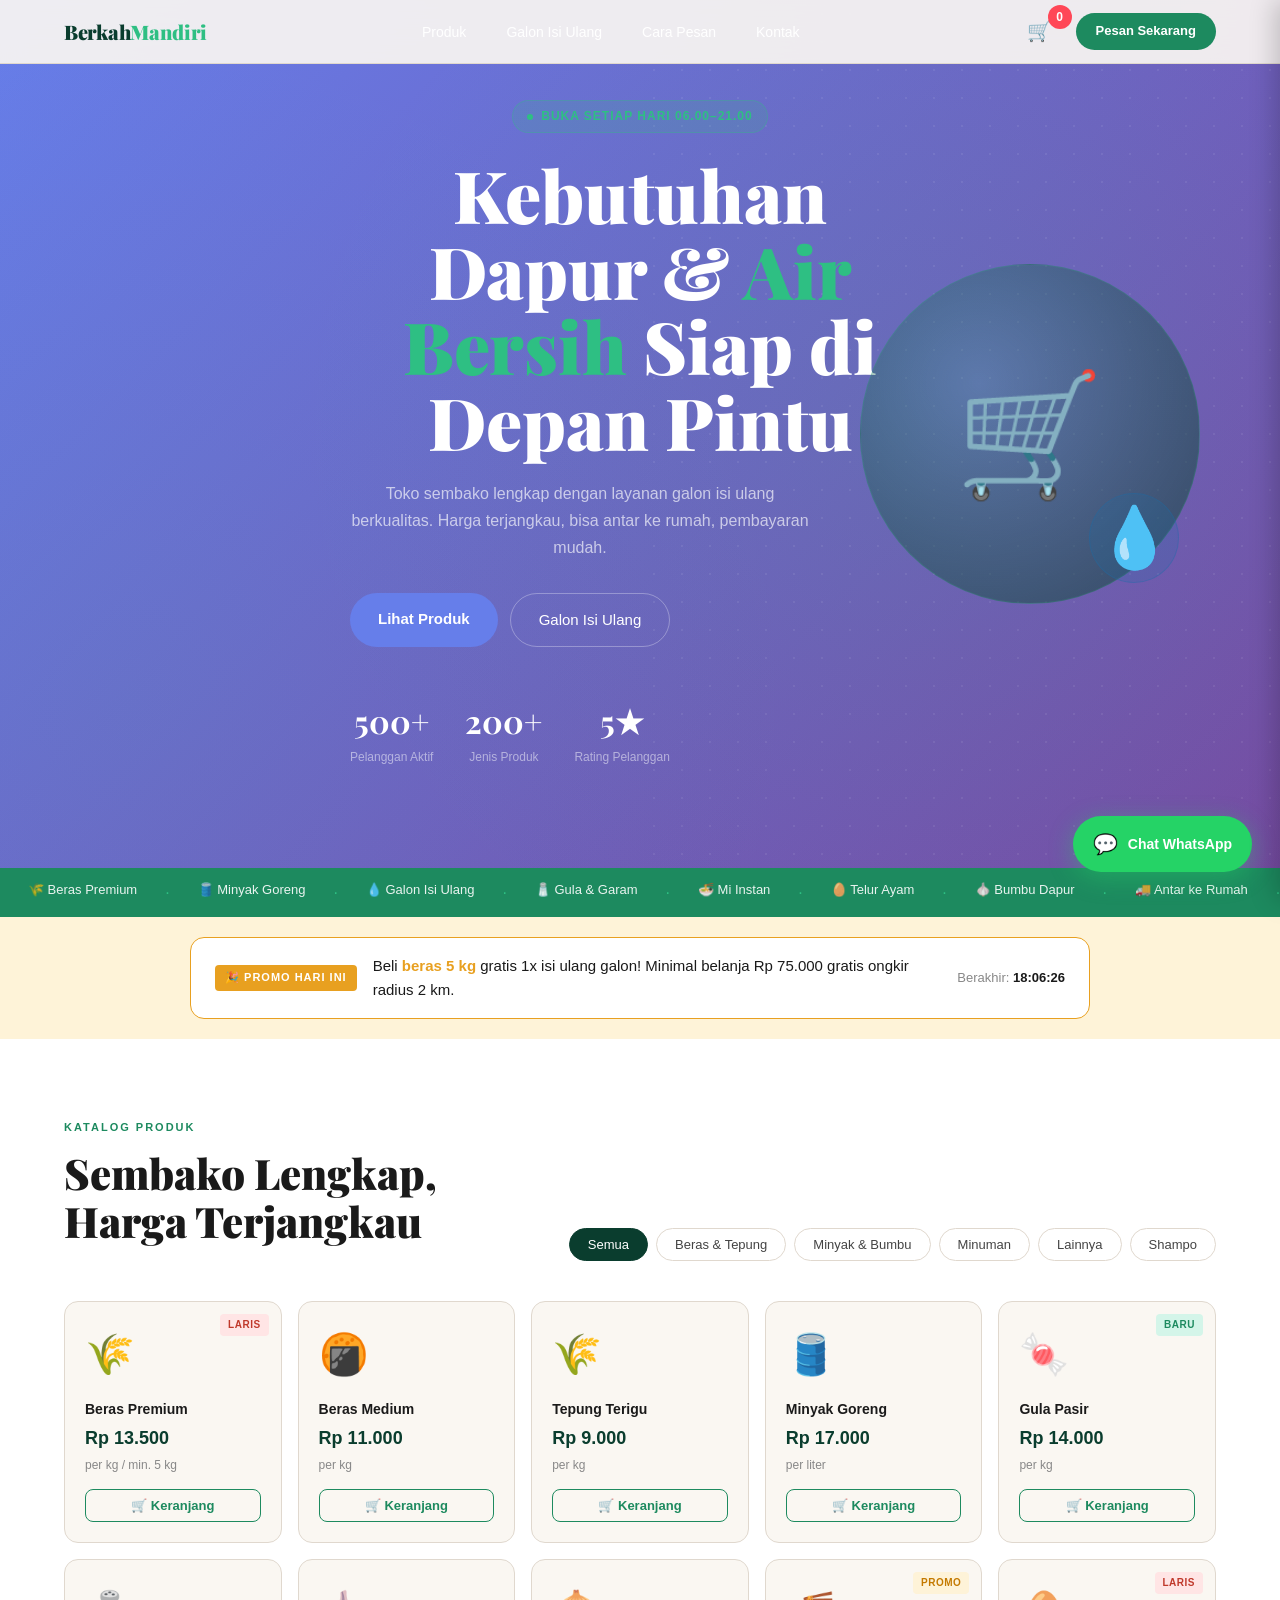
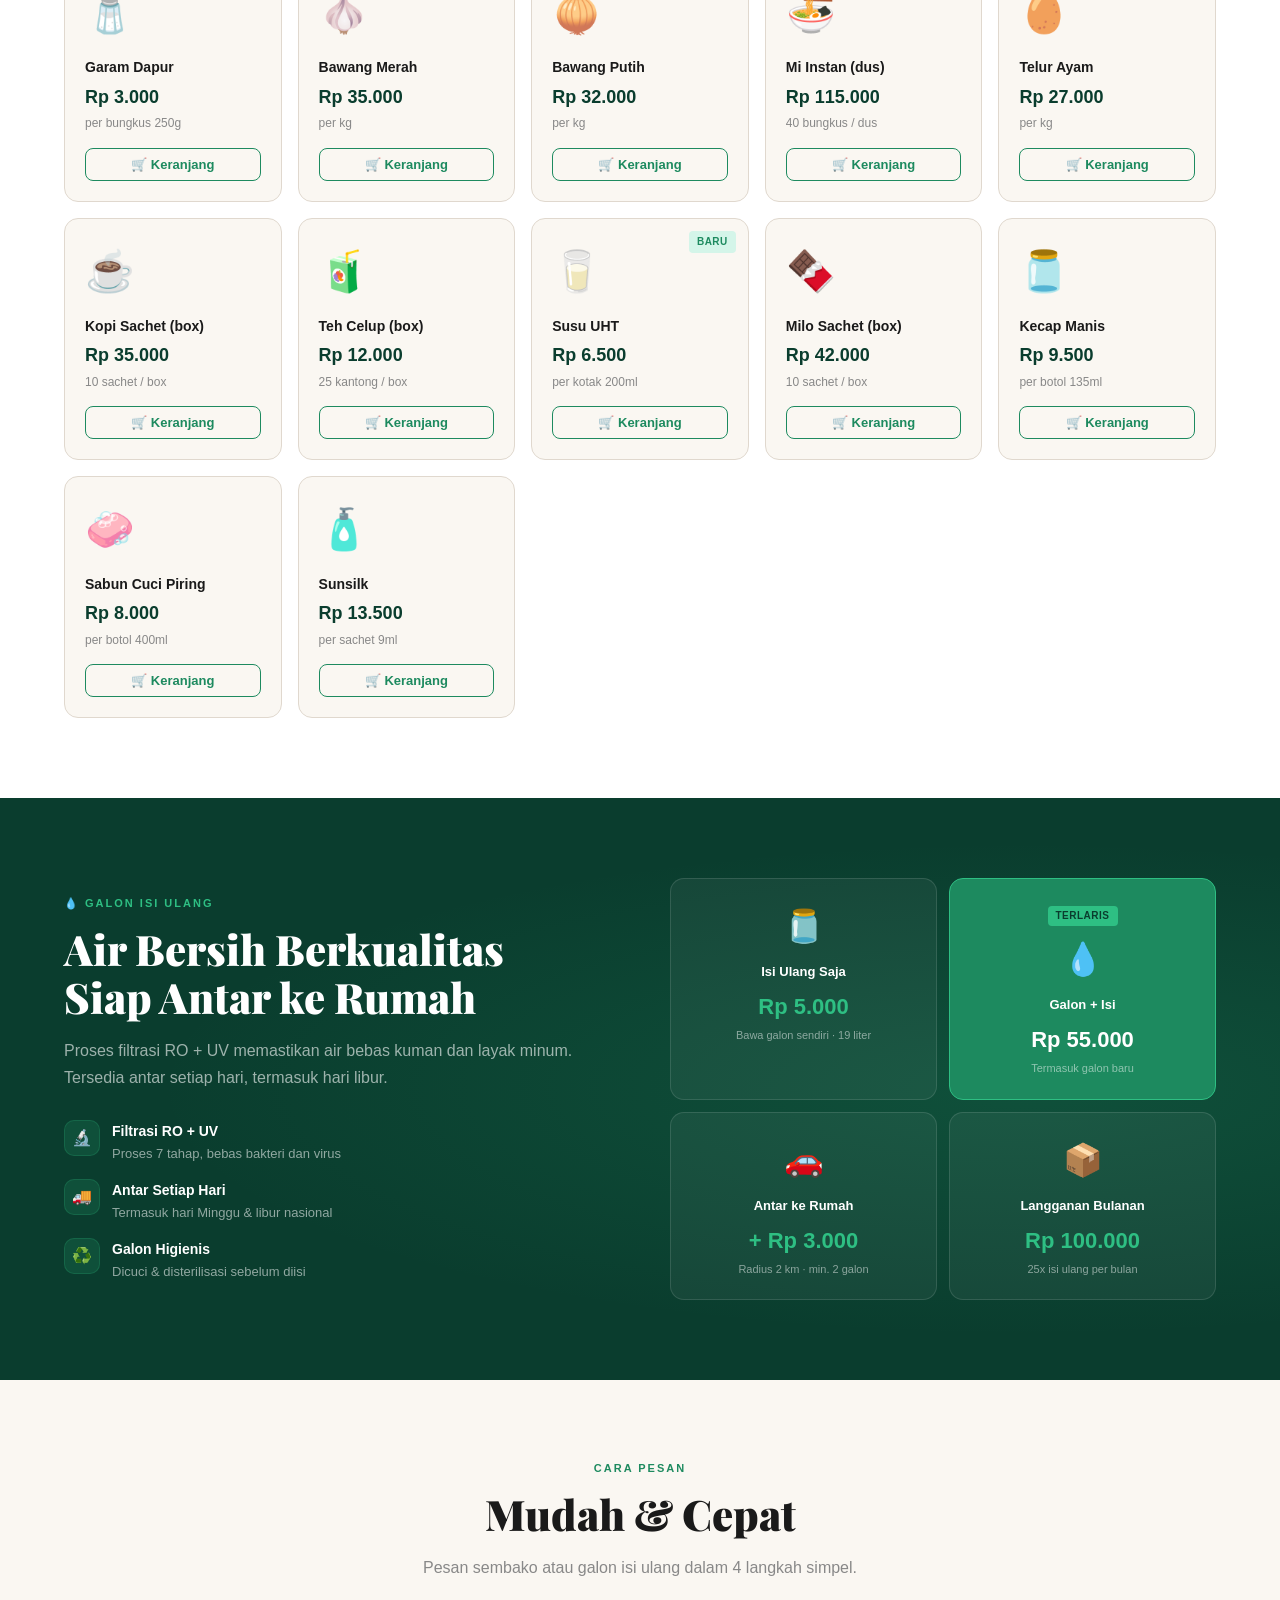
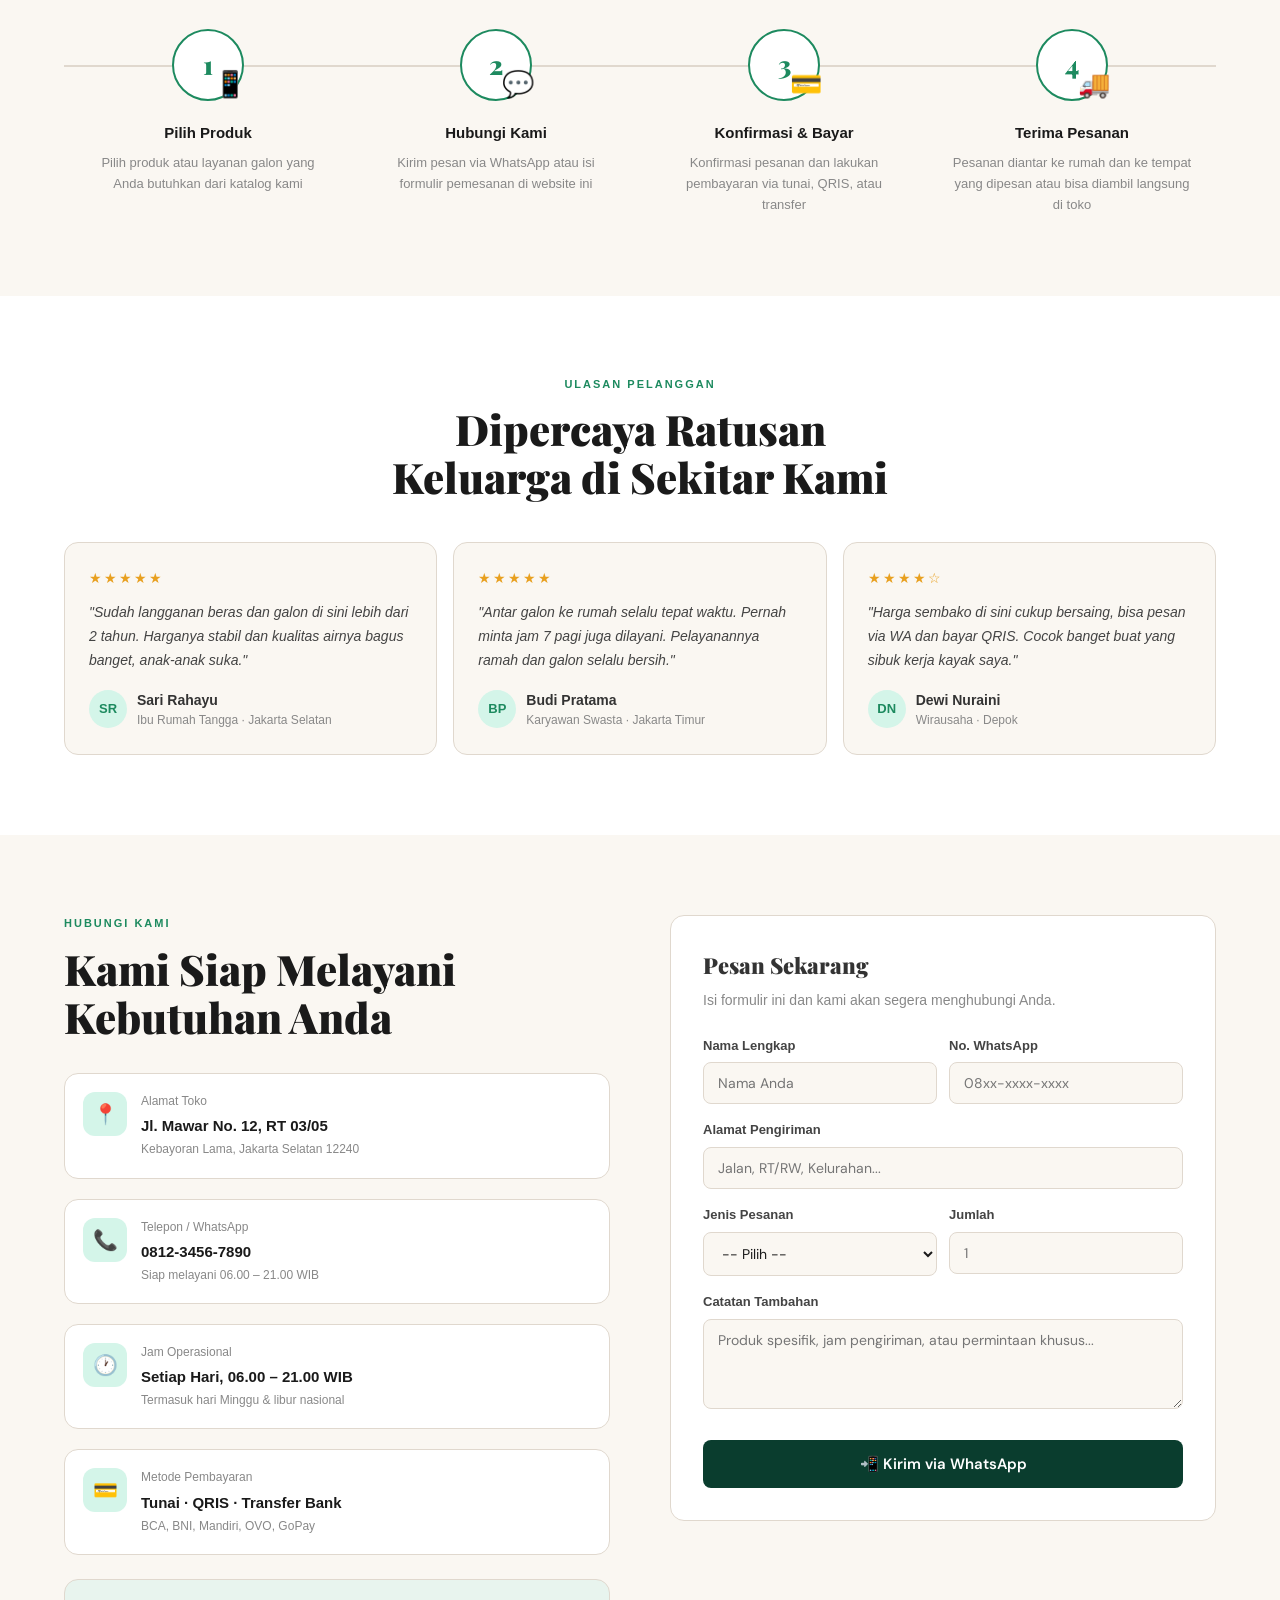
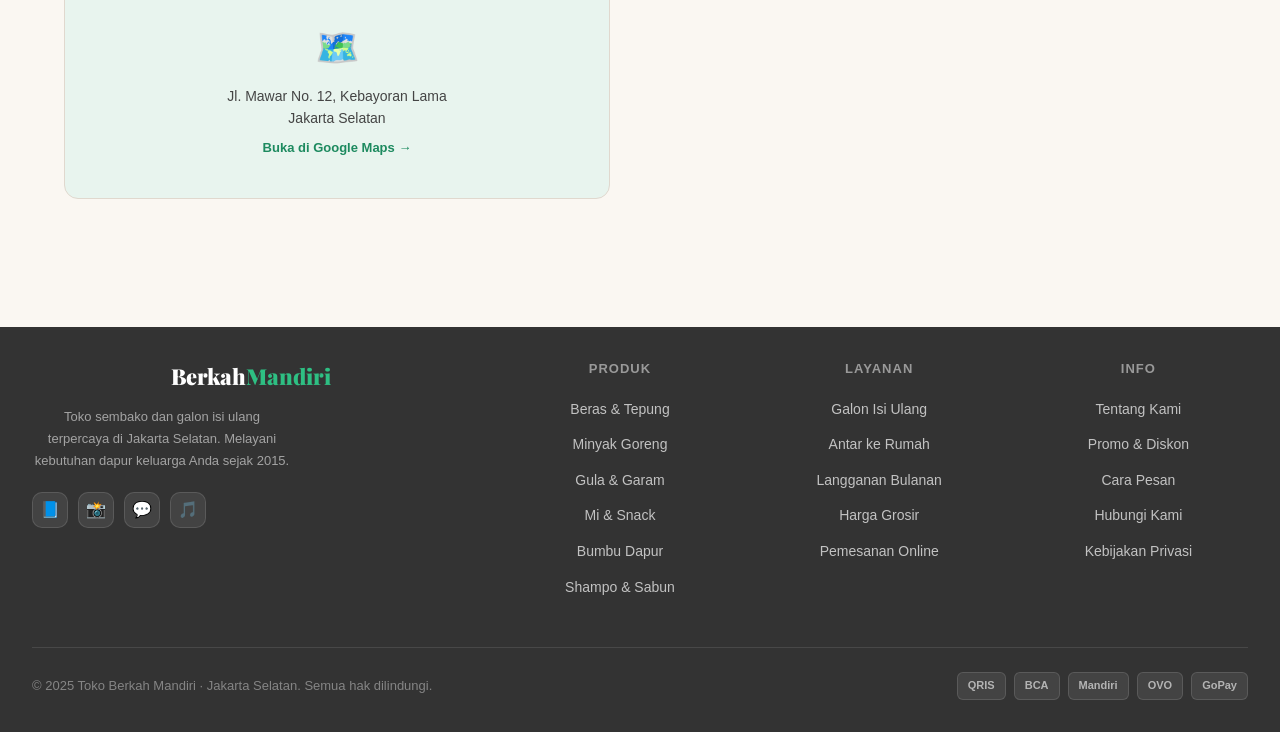
==== index.html @ 79d06fd5 "update fix" ====
<!DOCTYPE html>
<html lang="id">
<head>
<meta charset="UTF-8">
<meta name="viewport" content="width=device-width, initial-scale=1.0">
<title>Toko Berkah Mandiri – Sembako & Galon Isi Ulang</title>
<link href="https://fonts.googleapis.com/css2?family=Playfair+Display:wght@700;900&family=DM+Sans:wght@300;400;500;600&display=swap" rel="stylesheet">
<link rel="stylesheet" href="style.css">
</head>
<body>

<!-- NAVBAR -->
<nav>
  <div class="nav-logo">Berkah<span>Mandiri</span></div>
  <ul class="nav-links">
    <li><a href="#produk">Produk</a></li>
    <li><a href="#galon">Galon Isi Ulang</a></li>
    <li><a href="#cara-pesan">Cara Pesan</a></li>
    <li><a href="#kontak">Kontak</a></li>
  </ul>
  <div class="nav-right">
    <button class="cart-btn" onclick="toggleCart()">
      <span class="cart-icon">🛒</span>
      <span class="cart-count" id="cart-count">0</span>
    </button>
    <a href="#kontak" class="nav-cta">Pesan Sekarang</a>
  </div>
  <div class="nav-hamburger" onclick="document.querySelector('nav').classList.toggle('open')">
    <span></span><span></span><span></span>
  </div>
</nav>

<!-- SHOPPING CART SIDEBAR -->
<div class="cart-overlay" id="cart-overlay" onclick="toggleCart()"></div>
<div class="cart-sidebar" id="cart-sidebar">
  <div class="cart-header">
    <h2>🛒 Keranjang Belanja</h2>
    <button class="cart-close" onclick="toggleCart()">✕</button>
  </div>
  <div class="cart-items" id="cart-items">
    <p class="cart-empty">Keranjang kosong</p>
  </div>
  <div class="cart-footer">
    <div class="cart-summary">
      <div class="summary-row">
        <span>Subtotal:</span>
        <span id="subtotal">Rp 0</span>
      </div>
      <div class="summary-row">
        <span>Pajak (10%):</span>
        <span id="tax">Rp 0</span>
      </div>
      <div class="summary-row total">
        <span>Total:</span>
        <span id="total">Rp 0</span>
      </div>
    </div>
    <button class="btn-checkout" onclick="checkout()">💳 Checkout</button>
    <button class="btn-continue" onclick="toggleCart()">Lanjut Belanja</button>
  </div>
</div>

<!-- HERO -->
<section class="hero">
  <div class="hero-bg-pattern"></div>
  <div class="hero-dots"></div>
  <div class="hero-content">
    <div class="hero-badge">Buka Setiap Hari 06.00–21.00</div>
    <h1>Kebutuhan Dapur & <em>Air Bersih</em> Siap di Depan Pintu</h1>
    <p>Toko sembako lengkap dengan layanan galon isi ulang berkualitas. Harga terjangkau, bisa antar ke rumah, pembayaran mudah.</p>
    <div class="hero-btns">
      <a href="#produk" class="btn-primary">Lihat Produk</a>
      <a href="#galon" class="btn-outline">Galon Isi Ulang</a>
    </div>
    <div class="hero-stats">
      <div class="stat-item">
        <div class="stat-num">500+</div>
        <div class="stat-label">Pelanggan Aktif</div>
      </div>
      <div class="stat-item">
        <div class="stat-num">200+</div>
        <div class="stat-label">Jenis Produk</div>
      </div>
      <div class="stat-item">
        <div class="stat-num">5★</div>
        <div class="stat-label">Rating Pelanggan</div>
      </div>
    </div>
  </div>
  <div class="hero-image">
    <div class="hero-visual">🛒</div>
  </div>
</section>

<!-- MARQUEE -->
<div class="marquee-wrap">
  <div class="marquee-track">
    <span class="marquee-item">🌾 Beras Premium</span><span class="marquee-dot">·</span>
    <span class="marquee-item">🛢️ Minyak Goreng</span><span class="marquee-dot">·</span>
    <span class="marquee-item">💧 Galon Isi Ulang</span><span class="marquee-dot">·</span>
    <span class="marquee-item">🧂 Gula & Garam</span><span class="marquee-dot">·</span>
    <span class="marquee-item">🍜 Mi Instan</span><span class="marquee-dot">·</span>
    <span class="marquee-item">🥚 Telur Ayam</span><span class="marquee-dot">·</span>
    <span class="marquee-item">🧄 Bumbu Dapur</span><span class="marquee-dot">·</span>
    <span class="marquee-item">🚚 Antar ke Rumah</span><span class="marquee-dot">·</span>
    <span class="marquee-item">💳 QRIS & Transfer</span><span class="marquee-dot">·</span>
    <span class="marquee-item">🌾 Beras Premium</span><span class="marquee-dot">·</span>
    <span class="marquee-item">🛢️ Minyak Goreng</span><span class="marquee-dot">·</span>
    <span class="marquee-item">💧 Galon Isi Ulang</span><span class="marquee-dot">·</span>
    <span class="marquee-item">🧂 Gula & Garam</span><span class="marquee-dot">·</span>
    <span class="marquee-item">🍜 Mi Instan</span><span class="marquee-dot">·</span>
    <span class="marquee-item">🥚 Telur Ayam</span><span class="marquee-dot">·</span>
    <span class="marquee-item">🧄 Bumbu Dapur</span><span class="marquee-dot">·</span>
    <span class="marquee-item">🚚 Antar ke Rumah</span><span class="marquee-dot">·</span>
    <span class="marquee-item">💳 QRIS & Transfer</span><span class="marquee-dot">·</span>
    <span class="marquee-item">🧴 Shampo</span><span class="marquee-dot">·</span>
  </div>
</div>

<!-- PROMO -->
<div class="promo-section">
  <div class="promo-inner">
    <div class="promo-tag">🎉 Promo Hari Ini</div>
    <div class="promo-text">Beli <strong>beras 5 kg</strong> gratis 1x isi ulang galon! Minimal belanja Rp 75.000 gratis ongkir radius 2 km.</div>
    <div class="promo-timer">Berakhir: <span id="countdown">--:--:--</span></div>
  </div>
</div>

<!-- PRODUCTS -->
<section class="products-section" id="produk">
  <div class="products-header">
    <div>
      <div class="section-label fade-up">Katalog Produk</div>
      <div class="section-title fade-up">Sembako Lengkap,<br>Harga Terjangkau</div>
    </div>
    <div class="filter-tabs">
      <button class="filter-tab active" onclick="filterProducts('all', this)">Semua</button>
      <button class="filter-tab" onclick="filterProducts('beras', this)">Beras & Tepung</button>
      <button class="filter-tab" onclick="filterProducts('minyak', this)">Minyak & Bumbu</button>
      <button class="filter-tab" onclick="filterProducts('minuman', this)">Minuman</button>
      <button class="filter-tab" onclick="filterProducts('lainnya', this)">Lainnya</button>
      <button class="filter-tab" onclick="filterProducts('shampo', this)">Shampo</button>
    </div>
  </div>
  <div class="products-grid" id="products-grid">
    <!-- rendered by JS -->
  </div>
</section>

<!-- GALON -->
<section class="water-section" id="galon">
  <div class="water-inner">
    <div class="water-text fade-up">
      <div class="section-label">💧 Galon Isi Ulang</div>
      <div class="section-title" style="color:white;">Air Bersih Berkualitas<br>Siap Antar ke Rumah</div>
      <div class="section-sub">Proses filtrasi RO + UV memastikan air bebas kuman dan layak minum. Tersedia antar setiap hari, termasuk hari libur.</div>
      <div class="water-features">
        <div class="water-feat">
          <div class="water-feat-icon">🔬</div>
          <div class="water-feat-text">
            <div class="wft-title">Filtrasi RO + UV</div>
            <div class="wft-sub">Proses 7 tahap, bebas bakteri dan virus</div>
          </div>
        </div>
        <div class="water-feat">
          <div class="water-feat-icon">🚚</div>
          <div class="water-feat-text">
            <div class="wft-title">Antar Setiap Hari</div>
            <div class="wft-sub">Termasuk hari Minggu & libur nasional</div>
          </div>
        </div>
        <div class="water-feat">
          <div class="water-feat-icon">♻️</div>
          <div class="water-feat-text">
            <div class="wft-title">Galon Higienis</div>
            <div class="wft-sub">Dicuci & disterilisasi sebelum diisi</div>
          </div>
        </div>
      </div>
    </div>
    <div class="water-cards-col">
      <div class="water-card">
        <span class="wc-icon">🫙</span>
        <div class="wc-name">Isi Ulang Saja</div>
        <div class="wc-price">Rp 5.000</div>
        <div class="wc-note">Bawa galon sendiri · 19 liter</div>
      </div>
      <div class="water-card featured">
        <div class="wc-badge">Terlaris</div>
        <span class="wc-icon">💧</span>
        <div class="wc-name">Galon + Isi</div>
        <div class="wc-price">Rp 55.000</div>
        <div class="wc-note">Termasuk galon baru</div>
      </div>
      <div class="water-card">
        <span class="wc-icon">🚗</span>
        <div class="wc-name">Antar ke Rumah</div>
        <div class="wc-price">+ Rp 3.000</div>
        <div class="wc-note">Radius 2 km · min. 2 galon</div>
      </div>
      <div class="water-card">
        <span class="wc-icon">📦</span>
        <div class="wc-name">Langganan Bulanan</div>
        <div class="wc-price">Rp 100.000</div>
        <div class="wc-note">25x isi ulang per bulan</div>
      </div>
    </div>
  </div>
</section>

<!-- HOW TO ORDER -->
<section class="how-section" id="cara-pesan">
  <div style="text-align:center; max-width:540px; margin:0 auto;">
    <div class="section-label fade-up">Cara Pesan</div>
    <div class="section-title fade-up">Mudah & Cepat</div>
    <div class="section-sub fade-up" style="margin:0 auto;">Pesan sembako atau galon isi ulang dalam 4 langkah simpel.</div>
  </div>
  <div class="steps-grid">
    <div class="step fade-up">
      <div class="step-num">1<span class="step-icon">📱</span></div>
      <div class="step-title">Pilih Produk</div>
      <div class="step-desc">Pilih produk atau layanan galon yang Anda butuhkan dari katalog kami</div>
    </div>
    <div class="step fade-up">
      <div class="step-num">2<span class="step-icon">💬</span></div>
      <div class="step-title">Hubungi Kami</div>
      <div class="step-desc">Kirim pesan via WhatsApp atau isi formulir pemesanan di website ini</div>
    </div>
    <div class="step fade-up">
      <div class="step-num">3<span class="step-icon">💳</span></div>
      <div class="step-title">Konfirmasi & Bayar</div>
      <div class="step-desc">Konfirmasi pesanan dan lakukan pembayaran via tunai, QRIS, atau transfer</div>
    </div>
    <div class="step fade-up">
      <div class="step-num">4<span class="step-icon">🚚</span></div>
      <div class="step-title">Terima Pesanan</div>
      <div class="step-desc">Pesanan diantar ke rumah dan ke tempat yang dipesan atau bisa diambil langsung di toko</div>
    </div>
  </div>
</section>

<!-- TESTIMONIALS -->
<section class="testi-section">
  <div style="text-align:center; max-width:540px; margin:0 auto 0;">
    <div class="section-label fade-up">Ulasan Pelanggan</div>
    <div class="section-title fade-up">Dipercaya Ratusan<br>Keluarga di Sekitar Kami</div>
  </div>
  <div class="testi-grid">
    <div class="testi-card fade-up">
      <div class="testi-stars">★★★★★</div>
      <div class="testi-text">"Sudah langganan beras dan galon di sini lebih dari 2 tahun. Harganya stabil dan kualitas airnya bagus banget, anak-anak suka."</div>
      <div class="testi-author">
        <div class="testi-avatar">SR</div>
        <div><div class="testi-name">Sari Rahayu</div><div class="testi-loc">Ibu Rumah Tangga · Jakarta Selatan</div></div>
      </div>
    </div>
    <div class="testi-card fade-up">
      <div class="testi-stars">★★★★★</div>
      <div class="testi-text">"Antar galon ke rumah selalu tepat waktu. Pernah minta jam 7 pagi juga dilayani. Pelayanannya ramah dan galon selalu bersih."</div>
      <div class="testi-author">
        <div class="testi-avatar">BP</div>
        <div><div class="testi-name">Budi Pratama</div><div class="testi-loc">Karyawan Swasta · Jakarta Timur</div></div>
      </div>
    </div>
    <div class="testi-card fade-up">
      <div class="testi-stars">★★★★☆</div>
      <div class="testi-text">"Harga sembako di sini cukup bersaing, bisa pesan via WA dan bayar QRIS. Cocok banget buat yang sibuk kerja kayak saya."</div>
      <div class="testi-author">
        <div class="testi-avatar">DN</div>
        <div><div class="testi-name">Dewi Nuraini</div><div class="testi-loc">Wirausaha · Depok</div></div>
      </div>
    </div>
  </div>
</section>

<!-- CONTACT -->
<section class="contact-section" id="kontak">
  <div class="contact-grid">
    <div>
      <div class="section-label fade-up">Hubungi Kami</div>
      <div class="section-title fade-up">Kami Siap Melayani<br>Kebutuhan Anda</div>
      <div class="contact-info">
        <div class="contact-item">
          <div class="ci-icon">📍</div>
          <div>
            <div class="ci-label">Alamat Toko</div>
            <div class="ci-value">Jl. Mawar No. 12, RT 03/05</div>
            <div class="ci-sub">Kebayoran Lama, Jakarta Selatan 12240</div>
          </div>
        </div>
        <div class="contact-item">
          <div class="ci-icon">📞</div>
          <div>
            <div class="ci-label">Telepon / WhatsApp</div>
            <div class="ci-value">0812-3456-7890</div>
            <div class="ci-sub">Siap melayani 06.00 – 21.00 WIB</div>
          </div>
        </div>
        <div class="contact-item">
          <div class="ci-icon">🕐</div>
          <div>
            <div class="ci-label">Jam Operasional</div>
            <div class="ci-value">Setiap Hari, 06.00 – 21.00 WIB</div>
            <div class="ci-sub">Termasuk hari Minggu & libur nasional</div>
          </div>
        </div>
        <div class="contact-item">
          <div class="ci-icon">💳</div>
          <div>
            <div class="ci-label">Metode Pembayaran</div>
            <div class="ci-value">Tunai · QRIS · Transfer Bank</div>
            <div class="ci-sub">BCA, BNI, Mandiri, OVO, GoPay</div>
          </div>
        </div>
      </div>
      <div class="map-placeholder">
        <div class="map-icon">🗺️</div>
        <p>Jl. Mawar No. 12, Kebayoran Lama<br>Jakarta Selatan</p>
        <a href="https://maps.google.com" target="_blank">Buka di Google Maps →</a>
      </div>
    </div>
    <div>
      <div class="order-form">
        <h3>Pesan Sekarang</h3>
        <p>Isi formulir ini dan kami akan segera menghubungi Anda.</p>
        <div class="form-row">
          <div class="form-group">
            <label>Nama Lengkap</label>
            <input type="text" placeholder="Nama Anda">
          </div>
          <div class="form-group">
            <label>No. WhatsApp</label>
            <input type="tel" placeholder="08xx-xxxx-xxxx">
          </div>
        </div>
        <div class="form-group">
          <label>Alamat Pengiriman</label>
          <input type="text" placeholder="Jalan, RT/RW, Kelurahan...">
        </div>
        <div class="form-row">
          <div class="form-group">
            <label>Jenis Pesanan</label>
            <select>
              <option>-- Pilih --</option>
              <option>Sembako (Ambil di Toko)</option>
              <option>Sembako (Antar ke Rumah)</option>
              <option>Galon Isi Ulang</option>
              <option>Galon + Isi (Baru)</option>
              <option>Langganan Bulanan</option>
            </select>
          </div>
          <div class="form-group">
            <label>Jumlah</label>
            <input type="number" min="1" placeholder="1">
          </div>
        </div>
        <div class="form-group">
          <label>Catatan Tambahan</label>
          <textarea placeholder="Produk spesifik, jam pengiriman, atau permintaan khusus..."></textarea>
        </div>
        <button class="btn-submit" onclick="submitOrder()">📲 Kirim via WhatsApp</button>
      </div>
    </div>
  </div>
</section>

<!-- FOOTER -->
<footer>
  <div class="footer-grid">
    <div class="footer-brand">
      <div class="logo">Berkah<span>Mandiri</span></div>
      <p>Toko sembako dan galon isi ulang terpercaya di Jakarta Selatan. Melayani kebutuhan dapur keluarga Anda sejak 2015.</p>
      <div class="social-links">
        <a class="social-link" href="#">📘</a>
        <a class="social-link" href="#">📸</a>
        <a class="social-link" href="#">💬</a>
        <a class="social-link" href="#">🎵</a>
      </div>
    </div>
    <div class="footer-col">
      <h4>Produk</h4>
      <ul>
        <li><a href="#">Beras & Tepung</a></li>
        <li><a href="#">Minyak Goreng</a></li>
        <li><a href="#">Gula & Garam</a></li>
        <li><a href="#">Mi & Snack</a></li>
        <li><a href="#">Bumbu Dapur</a></li>
        <li><a href="#">Shampo & Sabun</a></li>
      </ul>
    </div>
    <div class="footer-col">
      <h4>Layanan</h4>
      <ul>
        <li><a href="#">Galon Isi Ulang</a></li>
        <li><a href="#">Antar ke Rumah</a></li>
        <li><a href="#">Langganan Bulanan</a></li>
        <li><a href="#">Harga Grosir</a></li>
        <li><a href="#">Pemesanan Online</a></li>
      </ul>
    </div>
    <div class="footer-col">
      <h4>Info</h4>
      <ul>
        <li><a href="#">Tentang Kami</a></li>
        <li><a href="#">Promo & Diskon</a></li>
        <li><a href="#">Cara Pesan</a></li>
        <li><a href="#">Hubungi Kami</a></li>
        <li><a href="#">Kebijakan Privasi</a></li>
      </ul>
    </div>
  </div>
  <div class="footer-bottom">
    <p>© 2025 Toko Berkah Mandiri · Jakarta Selatan. Semua hak dilindungi.</p>
    <div class="payment-icons">
      <span class="pay-icon">QRIS</span>
      <span class="pay-icon">BCA</span>
      <span class="pay-icon">Mandiri</span>
      <span class="pay-icon">OVO</span>
      <span class="pay-icon">GoPay</span>
    </div>
  </div>
</footer>

<!-- WA FLOAT -->
<div class="wa-float">
  <a href="https://wa.me/6282325565813" target="_blank">
    <span class="wa-icon">💬</span> Chat WhatsApp
  </a>
</div>

<script src="cart.js"></script>
<script src="index.js"></script>
</body>
</html>
---- style.css ----
:root {
--green-dark: #0a3d2e;
--green-mid: #007527;
--green: #1d8a5f;
--green-light: #2ebf83;
--green-pale: #d4f5e9;
--cream: #faf7f2;
--warm: #f5ede0;
--amber: #e8a020;
--amber-light: #fef3d8;
--blue: #1a6fa8;
--blue-light: #deeefa;
--text: #1a1a1a;
--text-mid: #444;
--text-muted: #888;
--border: #e0d8ce;
--white: #ffffff;
--radius: 14px;
--radius-sm: 8px;
}
*, *::before, *::after { box-sizing: border-box; margin: 0; padding: 0; }
html { scroll-behavior: smooth; }
body { font-family: 'DM Sans', sans-serif; background: var(--cream); color: var(--text); overflow-x: hidden; }

/* NAVBAR */
nav {
position: fixed; top: 0; left: 0; right: 0; z-index: 100;
display: flex; align-items: center; justify-content: space-between;
padding: 0 5vw; height: 64px;
background: rgba(250,247,242,0.92); backdrop-filter: blur(12px);
border-bottom: 1px solid var(--border);
}
.nav-logo { font-family: 'Playfair Display', serif; font-size: 20px; color: var(--green-dark); font-weight: 900; letter-spacing: -0.3px; }
.nav-logo span { color: var(--green-light); }
.nav-links { display: flex; gap: 28px; list-style: none; }
.nav-links a { font-size: 14px; color: var(--text-mid); text-decoration: none; font-weight: 500; transition: color 0.2s; }
.nav-links a:hover { color: var(--green); }
.nav-cta { background: var(--green); color: white; padding: 8px 20px; border-radius: 30px; font-size: 13px; font-weight: 600; text-decoration: none; transition: background 0.2s; }
.nav-cta:hover { background: var(--green-mid); }
.nav-right { display: flex; align-items: center; gap: 12px; }
.cart-btn { background: transparent; border: none; cursor: pointer; display: flex; align-items: center; gap: 6px; position: relative; font-size: 16px; transition: all 0.2s; padding: 6px 12px; border-radius: 20px; }
.cart-btn:hover { background: rgba(29, 138, 95, 0.1); }
.cart-icon { font-size: 20px; }
.cart-count { position: absolute; top: -8px; right: -8px; background: #ff4757; color: white; border-radius: 50%; width: 22px; height: 22px; display: flex; align-items: center; justify-content: center; font-size: 11px; font-weight: bold; }
.nav-hamburger { display: none; flex-direction: column; gap: 5px; cursor: pointer; padding: 4px; }
.nav-hamburger span { display: block; width: 22px; height: 2px; background: var(--text); border-radius: 2px; }

/* NOTIFICATIONS */
.notification { position: fixed; top: 80px; right: 20px; z-index: 9999; padding: 14px 20px; border-radius: 8px; font-size: 14px; font-weight: 500; opacity: 0; transform: translateX(400px); transition: all 0.3s ease; box-shadow: 0 4px 12px rgba(0, 0, 0, 0.15); }
.notification.show { opacity: 1; transform: translateX(0); }
.notification-success { background: var(--green); color: white; }
.notification-error { background: #ff4757; color: white; }
.notification-info { background: var(--blue); color: white; }

/* HERO */
.hero {
min-height: 100vh;
display: flex; align-items: center;
padding: 100px 5vw 60px;
position: relative; overflow: hidden;
background: var(--green-dark);
}
.hero-bg-pattern {
position: absolute; inset: 0; pointer-events: none;
background-image: radial-gradient(circle at 70% 50%, rgba(46,191,131,0.12) 0%, transparent 60%),
    radial-gradient(circle at 10% 80%, rgba(46,191,131,0.08) 0%, transparent 50%);
}
.hero-dots {
position: absolute; top: 0; right: 0; width: 50%; height: 100%;
background-image: radial-gradient(circle, rgba(255,255,255,0.07) 1px, transparent 1px);
background-size: 28px 28px;
}
.hero-content { position: relative; max-width: 580px; }
.hero-badge { display: inline-flex; align-items: center; gap: 8px; background: rgba(46,191,131,0.15); border: 1px solid rgba(46,191,131,0.3); color: var(--green-light); padding: 6px 14px; border-radius: 30px; font-size: 12px; font-weight: 600; text-transform: uppercase; letter-spacing: 1px; margin-bottom: 24px; }
.hero-badge::before { content: ''; display: block; width: 6px; height: 6px; border-radius: 50%; background: var(--green-light); animation: pulse 2s infinite; }
@keyframes pulse { 0%,100% { opacity: 1; } 50% { opacity: 0.4; } }
.hero h1 { font-family: 'Playfair Display', serif; font-size: clamp(40px, 6vw, 72px); line-height: 1.05; color: white; font-weight: 900; margin-bottom: 20px; }
.hero h1 em { color: var(--green-light); font-style: normal; }
.hero p { font-size: 17px; color: rgba(255,255,255,0.65); line-height: 1.7; margin-bottom: 36px; max-width: 460px; }
.hero-btns { display: flex; gap: 12px; flex-wrap: wrap; }
.btn-primary { background: var(--green-light); color: var(--green-dark); padding: 14px 28px; border-radius: 40px; font-size: 15px; font-weight: 600; text-decoration: none; transition: transform 0.2s, box-shadow 0.2s; display: inline-block; }
.btn-primary:hover { transform: translateY(-2px); box-shadow: 0 8px 24px rgba(46,191,131,0.4); }
.btn-outline { background: transparent; color: white; padding: 14px 28px; border-radius: 40px; font-size: 15px; font-weight: 500; text-decoration: none; border: 1.5px solid rgba(255,255,255,0.3); transition: background 0.2s; display: inline-block; }
.btn-outline:hover { background: rgba(255,255,255,0.08); }
.hero-image {
position: absolute; right: 0; top: 50%; transform: translateY(-50%);
width: 44%; max-width: 500px;
display: flex; align-items: center; justify-content: center;
}
.hero-visual {
width: 340px; height: 340px; border-radius: 50%;
background: radial-gradient(circle at 35% 35%, rgba(46,191,131,0.2), rgba(10,61,46,0.6));
border: 1px solid rgba(46,191,131,0.2);
display: flex; align-items: center; justify-content: center;
font-size: 120px; position: relative;
}
.hero-visual::after {
content: '💧'; font-size: 60px;
position: absolute; bottom: 20px; right: 20px;
background: rgba(26,111,168,0.2); border-radius: 50%;
width: 90px; height: 90px; display: flex; align-items: center; justify-content: center;
border: 1px solid rgba(26,111,168,0.3);
}
.hero-stats { display: flex; gap: 32px; margin-top: 48px; flex-wrap: wrap; }
.stat-num { font-family: 'Playfair Display', serif; font-size: 32px; color: white; font-weight: 700; }
.stat-label { font-size: 12px; color: rgba(255,255,255,0.5); margin-top: 2px; }

/* MARQUEE */
.marquee-wrap { background: var(--green); padding: 12px 0; overflow: hidden; }
.marquee-track { display: flex; gap: 0; white-space: nowrap; animation: marquee 22s linear infinite; }
.marquee-item { font-size: 13px; color: white; font-weight: 500; padding: 0 28px; opacity: 0.9; }
.marquee-dot { color: var(--green-light); }
@keyframes marquee { from { transform: translateX(0); } to { transform: translateX(-50%); } }

/* SECTION COMMON */
section { padding: 80px 5vw; }
.section-label { font-size: 11px; font-weight: 700; text-transform: uppercase; letter-spacing: 2px; color: var(--green); margin-bottom: 12px; }
.section-title { font-family: 'Playfair Display', serif; font-size: clamp(28px, 3.5vw, 42px); font-weight: 900; color: var(--text); line-height: 1.15; margin-bottom: 16px; }
.section-sub { font-size: 16px; color: var(--text-muted); line-height: 1.7; max-width: 540px; }

/* PROMO BANNER */
.promo-section { background: var(--amber-light); padding: 20px 5vw; }
.promo-inner { display: flex; align-items: center; gap: 16px; background: white; border-radius: var(--radius); padding: 16px 24px; border: 1.5px solid var(--amber); max-width: 900px; margin: 0 auto; }
.promo-tag { background: var(--amber); color: white; font-size: 11px; font-weight: 700; text-transform: uppercase; letter-spacing: 1px; padding: 4px 10px; border-radius: 4px; white-space: nowrap; }
.promo-text { font-size: 15px; color: var(--text); flex: 1; }
.promo-text strong { color: var(--amber); }
.promo-timer { font-size: 13px; color: var(--text-muted); white-space: nowrap; }
.promo-timer span { font-weight: 700; color: var(--text); font-variant-numeric: tabular-nums; }

/* PRODUCTS */
.products-section { background: white; }
.products-header { display: flex; align-items: flex-end; justify-content: space-between; margin-bottom: 40px; flex-wrap: wrap; gap: 16px; }
.filter-tabs { display: flex; gap: 8px; flex-wrap: wrap; }
.filter-tab { padding: 8px 18px; border-radius: 30px; font-size: 13px; font-weight: 500; cursor: pointer; border: 1.5px solid var(--border); background: transparent; color: var(--text-mid); transition: all 0.15s; }
.filter-tab.active, .filter-tab:hover { background: var(--green-dark); color: white; border-color: var(--green-dark); }
.products-grid { display: grid; grid-template-columns: repeat(auto-fill, minmax(200px, 1fr)); gap: 16px; }
.product-card {
border: 1.5px solid var(--border); border-radius: var(--radius);
padding: 20px; background: var(--cream);
transition: border-color 0.2s, transform 0.2s, box-shadow 0.2s;
cursor: pointer; position: relative; overflow: hidden;
}
.product-card:hover { border-color: var(--green-light); transform: translateY(-3px); box-shadow: 0 10px 30px rgba(29,138,95,0.12); }
.product-badge { position: absolute; top: 12px; right: 12px; font-size: 10px; font-weight: 700; text-transform: uppercase; letter-spacing: 0.5px; padding: 3px 8px; border-radius: 4px; }
.badge-hot { background: #ffe5e5; color: #c0392b; }
.badge-new { background: var(--green-pale); color: var(--green); }
.badge-promo { background: var(--amber-light); color: #c47a00; }
.product-icon { font-size: 40px; margin-bottom: 14px; display: block; }
.product-name { font-size: 14px; font-weight: 600; color: var(--text); margin-bottom: 6px; line-height: 1.3; }
.product-price { font-size: 18px; font-weight: 700; color: var(--green-dark); }
.product-unit { font-size: 12px; color: var(--text-muted); margin-top: 3px; }
.product-card .add-btn { display: block; width: 100%; margin-top: 14px; padding: 8px; border: 1.5px solid var(--green); background: transparent; color: var(--green); border-radius: var(--radius-sm); font-size: 13px; font-weight: 600; cursor: pointer; transition: all 0.15s; }
.product-card .add-btn:hover { background: var(--green); color: white; }

/* WATER SECTION */
.water-section { background: var(--green-dark); position: relative; overflow: hidden; }
.water-section::before { content: ''; position: absolute; inset: 0; background: radial-gradient(ellipse at 80% 50%, rgba(46,191,131,0.15) 0%, transparent 60%); }
.water-inner { position: relative; display: grid; grid-template-columns: 1fr 1fr; gap: 60px; align-items: center; }
.water-text .section-label { color: var(--green-light); }
.water-text .section-title { color: white; }
.water-text .section-sub { color: rgba(255,255,255,0.6); }
.water-features { margin-top: 28px; display: flex; flex-direction: column; gap: 14px; }
.water-feat { display: flex; align-items: flex-start; gap: 12px; }
.water-feat-icon { width: 36px; height: 36px; border-radius: 10px; background: rgba(46,191,131,0.15); border: 1px solid rgba(46,191,131,0.2); display: flex; align-items: center; justify-content: center; font-size: 16px; flex-shrink: 0; }
.water-feat-text .wft-title { font-size: 14px; font-weight: 600; color: white; margin-bottom: 2px; }
.water-feat-text .wft-sub { font-size: 13px; color: rgba(255,255,255,0.55); }
.water-cards-col { display: grid; grid-template-columns: 1fr 1fr; gap: 12px; }
.water-card {
background: rgba(255,255,255,0.05); border: 1px solid rgba(255,255,255,0.12);
border-radius: var(--radius); padding: 22px; text-align: center;
transition: background 0.2s, border-color 0.2s;
}
.water-card:hover { background: rgba(255,255,255,0.1); border-color: rgba(46,191,131,0.4); }
.water-card.featured { background: var(--green); border-color: var(--green-light); }
.water-card .wc-icon { font-size: 32px; margin-bottom: 10px; display: block; }
.water-card .wc-name { font-size: 13px; font-weight: 600; color: white; margin-bottom: 6px; }
.water-card .wc-price { font-size: 22px; font-weight: 700; color: var(--green-light); }
.water-card.featured .wc-price { color: white; }
.water-card .wc-note { font-size: 11px; color: rgba(255,255,255,0.5); margin-top: 4px; line-height: 1.4; }
.water-card .wc-badge { display: inline-block; margin-bottom: 8px; background: var(--green-light); color: var(--green-dark); font-size: 10px; font-weight: 700; padding: 2px 8px; border-radius: 4px; text-transform: uppercase; letter-spacing: 0.5px; }

/* HOW IT WORKS */
.how-section { background: var(--cream); }
.steps-grid { display: grid; grid-template-columns: repeat(auto-fit, minmax(200px, 1fr)); gap: 0; margin-top: 48px; position: relative; }
.steps-grid::before { content: ''; position: absolute; top: 36px; left: 0; right: 0; height: 1.5px; background: var(--border); z-index: 0; }
.step { text-align: center; padding: 0 24px; position: relative; }
.step-num { width: 72px; height: 72px; border-radius: 50%; background: white; border: 2px solid var(--green); color: var(--green); font-family: 'Playfair Display', serif; font-size: 26px; font-weight: 900; display: flex; align-items: center; justify-content: center; margin: 0 auto 20px; position: relative; z-index: 1; }
.step-icon { font-size: 26px; position: absolute; bottom: -4px; right: -4px; }
.step-title { font-size: 15px; font-weight: 600; color: var(--text); margin-bottom: 8px; }
.step-desc { font-size: 13px; color: var(--text-muted); line-height: 1.6; }

/* TESTIMONIALS */
.testi-section { background: white; }
.testi-grid { display: grid; grid-template-columns: repeat(auto-fill, minmax(280px, 1fr)); gap: 16px; margin-top: 40px; }
.testi-card { border: 1.5px solid var(--border); border-radius: var(--radius); padding: 24px; background: var(--cream); transition: border-color 0.2s; }
.testi-card:hover { border-color: var(--green-light); }
.testi-stars { color: var(--amber); font-size: 14px; margin-bottom: 12px; letter-spacing: 2px; }
.testi-text { font-size: 14px; color: var(--text-mid); line-height: 1.7; margin-bottom: 16px; font-style: italic; }
.testi-author { display: flex; align-items: center; gap: 10px; }
.testi-avatar { width: 38px; height: 38px; border-radius: 50%; background: var(--green-pale); color: var(--green); display: flex; align-items: center; justify-content: center; font-size: 13px; font-weight: 700; flex-shrink: 0; }
.testi-name { font-size: 14px; font-weight: 600; }
.testi-loc { font-size: 12px; color: var(--text-muted); }

/* CONTACT */
.contact-section { background: var(--cream); }
.contact-grid { display: grid; grid-template-columns: 1fr 1fr; gap: 60px; align-items: start; }
.contact-info { display: flex; flex-direction: column; gap: 20px; margin-top: 32px; }
.contact-item { display: flex; align-items: flex-start; gap: 14px; padding: 18px; background: white; border-radius: var(--radius); border: 1.5px solid var(--border); transition: border-color 0.2s; }
.contact-item:hover { border-color: var(--green-light); }
.ci-icon { width: 44px; height: 44px; border-radius: 12px; background: var(--green-pale); display: flex; align-items: center; justify-content: center; font-size: 20px; flex-shrink: 0; }
.ci-label { font-size: 12px; color: var(--text-muted); margin-bottom: 3px; font-weight: 500; }
.ci-value { font-size: 15px; font-weight: 600; color: var(--text); }
.ci-sub { font-size: 12px; color: var(--text-muted); margin-top: 2px; }
.order-form { background: white; border-radius: var(--radius); border: 1.5px solid var(--border); padding: 32px; }
.order-form h3 { font-family: 'Playfair Display', serif; font-size: 22px; font-weight: 900; margin-bottom: 6px; }
.order-form p { font-size: 14px; color: var(--text-muted); margin-bottom: 24px; }
.form-group { margin-bottom: 16px; }
.form-group label { display: block; font-size: 13px; font-weight: 600; color: var(--text-mid); margin-bottom: 6px; }
.form-group input, .form-group select, .form-group textarea {
width: 100%; padding: 11px 14px; border: 1.5px solid var(--border); border-radius: var(--radius-sm);
font-size: 14px; font-family: 'DM Sans', sans-serif; color: var(--text); background: var(--cream);
outline: none; transition: border-color 0.2s;
}
.form-group input:focus, .form-group select:focus, .form-group textarea:focus { border-color: var(--green); }
.form-group textarea { resize: vertical; min-height: 90px; }
.form-row { display: grid; grid-template-columns: 1fr 1fr; gap: 12px; }
.btn-submit { width: 100%; padding: 14px; background: var(--green-dark); color: white; border: none; border-radius: var(--radius-sm); font-size: 15px; font-weight: 600; cursor: pointer; font-family: 'DM Sans', sans-serif; transition: background 0.2s; margin-top: 8px; }
.btn-submit:hover { background: var(--green); }

/* MAP PLACEHOLDER */
.map-placeholder { border-radius: var(--radius); overflow: hidden; border: 1.5px solid var(--border); margin-top: 24px; background: #e8f4ee; height: 220px; display: flex; flex-direction: column; align-items: center; justify-content: center; gap: 8px; text-align: center; padding: 20px; }
.map-placeholder .map-icon { font-size: 36px; }
.map-placeholder p { font-size: 14px; color: var(--text-mid); font-weight: 500; }
.map-placeholder a { font-size: 13px; color: var(--green); font-weight: 600; text-decoration: none; }
.map-placeholder a:hover { text-decoration: underline; }

/* FOOTER */
footer { background: var(--green-dark); color: white; padding: 60px 5vw 30px; }
.footer-grid { display: grid; grid-template-columns: 2fr 1fr 1fr 1fr; gap: 40px; margin-bottom: 48px; }
.footer-brand .logo { font-family: 'Playfair Display', serif; font-size: 22px; font-weight: 900; margin-bottom: 12px; }
.footer-brand .logo span { color: var(--green-light); }
.footer-brand p { font-size: 13px; color: rgba(255,255,255,0.55); line-height: 1.7; max-width: 260px; }
.footer-brand .social-links { display: flex; gap: 10px; margin-top: 20px; }
.social-link { width: 36px; height: 36px; border-radius: 10px; background: rgba(255,255,255,0.08); border: 1px solid rgba(255,255,255,0.12); display: flex; align-items: center; justify-content: center; font-size: 16px; text-decoration: none; transition: background 0.15s; }
.social-link:hover { background: rgba(46,191,131,0.2); }
.footer-col h4 { font-size: 13px; font-weight: 700; text-transform: uppercase; letter-spacing: 1px; color: rgba(255,255,255,0.5); margin-bottom: 16px; }
.footer-col ul { list-style: none; display: flex; flex-direction: column; gap: 10px; }
.footer-col a { font-size: 14px; color: rgba(255,255,255,0.7); text-decoration: none; transition: color 0.15s; }
.footer-col a:hover { color: var(--green-light); }
.footer-bottom { border-top: 1px solid rgba(255,255,255,0.1); padding-top: 24px; display: flex; justify-content: space-between; align-items: center; flex-wrap: wrap; gap: 12px; }
.footer-bottom p { font-size: 13px; color: rgba(255,255,255,0.4); }
.footer-bottom .payment-icons { display: flex; gap: 8px; }
.pay-icon { background: rgba(255,255,255,0.08); border: 1px solid rgba(255,255,255,0.12); border-radius: 6px; padding: 4px 10px; font-size: 11px; font-weight: 700; color: rgba(255,255,255,0.6); }

/* WA FLOAT */
.wa-float { position: fixed; bottom: 28px; right: 28px; z-index: 200; }
.wa-float a { display: flex; align-items: center; gap: 10px; background: #25D366; color: white; padding: 12px 20px; border-radius: 50px; text-decoration: none; font-size: 14px; font-weight: 600; box-shadow: 0 6px 24px rgba(37,211,102,0.4); transition: transform 0.2s, box-shadow 0.2s; }
.wa-float a:hover { transform: translateY(-3px); box-shadow: 0 10px 32px rgba(37,211,102,0.5); }
.wa-icon { font-size: 20px; }

/* RESPONSIVE - TABLET & MOBILE */
/* Tablet (768px - 1023px) */
@media (max-width: 1023px) and (min-width: 768px) {
.hero-image { width: 35%; }
.water-inner { grid-template-columns: 1fr 1fr; gap: 32px; }
.footer-grid { grid-template-columns: 1fr 1fr; }
.products-grid { grid-template-columns: repeat(auto-fill, minmax(180px, 1fr)); gap: 14px; }
}

/* Mobile Large - Android (600px - 767px) */
@media (max-width: 767px) {
.hero-image { display: none; }
.hero h1 { font-size: clamp(32px, 8vw, 48px); }
.section-title { font-size: clamp(24px, 6vw, 36px); }
.water-inner { grid-template-columns: 1fr; gap: 24px; }
.contact-grid { grid-template-columns: 1fr; }
.footer-grid { grid-template-columns: 1fr 1fr; }
.nav-links, .nav-cta { display: none; }
.nav-hamburger { display: flex; }
.steps-grid::before { display: none; }
.products-grid { grid-template-columns: repeat(auto-fill, minmax(160px, 1fr)); gap: 12px; }
section { padding: 50px 4vw; }
}

/* Mobile Small - Android (< 600px) */
@media (max-width: 599px) {
.footer-grid { grid-template-columns: 1fr; }
.form-row { grid-template-columns: 1fr; }
.water-cards-col { grid-template-columns: 1fr; }
.products-grid { grid-template-columns: repeat(2, 1fr); gap: 10px; }
.product-card { padding: 14px; }
.product-icon { font-size: 32px; margin-bottom: 8px; }
.product-name { font-size: 12px; }
.product-price { font-size: 16px; }
.hero h1 { font-size: clamp(28px, 7vw, 40px); }
.hero p { font-size: 15px; }
section { padding: 40px 3vw; }
.cart-sidebar { width: 100%; right: -100%; }
.testi-grid { grid-template-columns: 1fr; }
.nav-logo { font-size: 18px; }
}

/* ANIMATIONS */
.fade-up { opacity: 0; transform: translateY(24px); transition: opacity 0.55s, transform 0.55s; }
.fade-up.visible { opacity: 1; transform: translateY(0); }
* {
    margin: 0;
    padding: 0;
    box-sizing: border-box;
}

body {
    font-family: 'Segoe UI', Tahoma, Geneva, Verdana, sans-serif;
    line-height: 1.6;
    color: #333;
    scroll-behavior: smooth;
}

/* Animasi Global */
@keyframes fadeIn {
    from {
        opacity: 0;
        transform: translateY(20px);
    }
    to {
        opacity: 1;
        transform: translateY(0);
    }
}

@keyframes fadeInLeft {
    from {
        opacity: 0;
        transform: translateX(-30px);
    }
    to {
        opacity: 1;
        transform: translateX(0);
    }
}

@keyframes fadeInRight {
    from {
        opacity: 0;
        transform: translateX(30px);
    }
    to {
        opacity: 1;
        transform: translateX(0);
    }
}

@keyframes slideUp {
    from {
        opacity: 0;
        transform: translateY(40px);
    }
    to {
        opacity: 1;
        transform: translateY(0);
    }
}

@keyframes pulse {
    0%, 100% {
        transform: scale(1);
    }
    50% {
        transform: scale(1.05);
    }
}

@keyframes bounce {
    0%, 100% {
        transform: translateY(0);
    }
    50% {
        transform: translateY(-10px);
    }
}

@keyframes shimmer {
    0% {
        background-position: -1000px 0;
    }
    100% {
        background-position: 1000px 0;
    }
}

@keyframes glow {
    0%, 100% {
        box-shadow: 0 0 5px rgba(102, 126, 234, 0.5);
    }
    50% {
        box-shadow: 0 0 20px rgba(102, 126, 234, 0.8);
    }
}

.container {
    max-width: 1200px;
    margin: 0 auto;
    padding: 0 20px;
}

/* Header & Navbar */
header {
    background: linear-gradient(135deg, #667eea 0%, #764ba2 100%);
    color: white;
    padding: 1rem 0;
    position: sticky;
    top: 0;
    z-index: 100;
    box-shadow: 0 2px 5px rgba(0,0,0,0.1);
    animation: slideDown 0.6s ease-out;
}

@keyframes slideDown {
    from {
        opacity: 0;
        transform: translateY(-50px);
    }
    to {
        opacity: 1;
        transform: translateY(0);
    }
}

.navbar {
    display: flex;
    justify-content: space-between;
    align-items: center;
}

.navbar .container {
    display: flex;
    justify-content: space-between;
    align-items: center;
    width: 100%;
}

.logo h1 {
    font-size: 1.8rem;
    margin-bottom: 0.2rem;
    animation: fadeInLeft 0.8s ease-out;
}

.logo p {
    font-size: 0.9rem;
    opacity: 0.9;
    animation: fadeInLeft 0.8s ease-out 0.1s both;
}

.nav-links {
    display: flex;
    list-style: none;
    gap: 2rem;
    align-items: center;
}

.nav-links li {
    animation: fadeInRight 0.8s ease-out forwards;
}

.nav-links li:nth-child(1) { animation-delay: 0.2s; }
.nav-links li:nth-child(2) { animation-delay: 0.3s; }
.nav-links li:nth-child(3) { animation-delay: 0.4s; }
.nav-links li:nth-child(4) { animation-delay: 0.5s; }
.nav-links li:nth-child(5) { animation-delay: 0.6s; }

.nav-links a {
    color: white;
    text-decoration: none;
    transition: all 0.3s ease;
    font-weight: 500;
    position: relative;
}

.nav-links a::after {
    content: '';
    position: absolute;
    bottom: -5px;
    left: 0;
    width: 0;
    height: 2px;
    background: white;
    transition: width 0.3s ease;
}

.nav-links a:hover::after {
    width: 100%;
}

.nav-links a:hover {
    opacity: 1;
}

.cart-link {
    background: rgba(255,255,255,0.2);
    padding: 0.5rem 1rem;
    border-radius: 20px;
    display: flex;
    align-items: center;
    gap: 0.5rem;
    transition: all 0.3s ease;
}

.cart-link:hover {
    background: rgba(255,255,255,0.3);
    transform: scale(1.1);
}

.cart-count {
    background: #ff4757;
    color: white;
    border-radius: 50%;
    width: 24px;
    height: 24px;
    display: flex;
    align-items: center;
    justify-content: center;
    font-size: 0.75rem;
    font-weight: bold;
    animation: bounce 0.5s ease;
}

/* Hero Section */
.hero {
    background: linear-gradient(135deg, #667eea 0%, #764ba2 100%);
    color: white;
    padding: 100px 20px;
    text-align: center;
    min-height: 400px;
    display: flex;
    align-items: center;
    justify-content: center;
    animation: fadeIn 0.8s ease-out;
}

.hero-content h2 {
    font-size: 3rem;
    margin-bottom: 1rem;
    text-shadow: 2px 2px 4px rgba(0,0,0,0.3);
    animation: slideUp 0.8s ease-out 0.2s both;
}

.hero-content p {
    font-size: 1.3rem;
    margin-bottom: 2rem;
    opacity: 0.9;
    animation: slideUp 0.8s ease-out 0.4s both;
}

/* Buttons */
.btn {
    padding: 12px 30px;
    border: none;
    border-radius: 5px;
    cursor: pointer;
    font-size: 1rem;
    font-weight: bold;
    transition: all 0.3s cubic-bezier(0.4, 0, 0.2, 1);
    text-decoration: none;
    display: inline-block;
    position: relative;
    overflow: hidden;
}

.btn::before {
    content: '';
    position: absolute;
    top: 0;
    left: -100%;
    width: 100%;
    height: 100%;
    background: rgba(255,255,255,0.2);
    transition: left 0.3s ease;
    z-index: -1;
}

.btn:hover::before {
    left: 100%;
}

.btn-primary {
    background: #667eea;
    color: white;
}

.btn-primary:hover {
    background: #764ba2;
    transform: translateY(-3px);
    box-shadow: 0 8px 20px rgba(102, 126, 234, 0.5);
}

.btn-primary:active {
    transform: translateY(-1px);
}

.btn-secondary {
    background: #e0e0e0;
    color: #333;
}

.btn-secondary:hover {
    background: #d0d0d0;
    transform: translateY(-3px);
}

.btn.full-width {
    width: 100%;
    margin-top: 0.5rem;
    animation: fadeIn 0.5s ease-out;
}

/* Tentang Section */
.tentang {
    padding: 80px 20px;
    background: #f8f9fa;
}

.tentang h2 {
    text-align: center;
    font-size: 2.5rem;
    margin-bottom: 3rem;
    color: #333;
    animation: fadeIn 0.8s ease-out;
}

.tentang-content {
    display: grid;
    grid-template-columns: 1fr 1fr;
    gap: 3rem;
    align-items: center;
}

.tentang-text {
    animation: fadeInLeft 0.8s ease-out 0.2s both;
}

.tentang-text p {
    font-size: 1.1rem;
    margin-bottom: 1.5rem;
    line-height: 1.8;
}

.keunggulan {
    list-style: none;
    font-size: 1.1rem;
}

.keunggulan li {
    padding: 0.8rem 0;
    color: #667eea;
    font-weight: 500;
    animation: slideInLeft 0.6s ease-out;
    transition: all 0.3s ease;
}

.keunggulan li:nth-child(1) { animation-delay: 0.3s; }
.keunggulan li:nth-child(2) { animation-delay: 0.4s; }
.keunggulan li:nth-child(3) { animation-delay: 0.5s; }
.keunggulan li:nth-child(4) { animation-delay: 0.6s; }

.keunggulan li:hover {
    transform: translateX(10px);
    color: #764ba2;
}

@keyframes slideInLeft {
    from {
        opacity: 0;
        transform: translateX(-30px);
    }
    to {
        opacity: 1;
        transform: translateX(0);
    }
}

.img-placeholder {
    font-size: 150px;
    text-align: center;
    background: white;
    padding: 40px;
    border-radius: 10px;
    box-shadow: 0 5px 15px rgba(0,0,0,0.1);
    animation: fadeInRight 0.8s ease-out 0.2s both;
    transition: all 0.3s ease;
}

.img-placeholder:hover {
    transform: scale(1.05);
    box-shadow: 0 10px 25px rgba(102, 126, 234, 0.2);
}

/* Produk Section */
.produk {
    padding: 80px 20px;
}

.produk h2 {
    text-align: center;
    font-size: 2.5rem;
    margin-bottom: 2rem;
    animation: fadeIn 0.8s ease-out;
}

.filter-buttons {
    display: flex;
    justify-content: center;
    gap: 1rem;
    margin-bottom: 3rem;
    flex-wrap: wrap;
}

.filter-btn {
    padding: 10px 20px;
    border: 2px solid #667eea;
    background: white;
    color: #667eea;
    border-radius: 20px;
    cursor: pointer;
    font-weight: bold;
    transition: all 0.4s cubic-bezier(0.4, 0, 0.2, 1);
    position: relative;
    overflow: hidden;
}

.filter-btn::before {
    content: '';
    position: absolute;
    top: 0;
    left: -100%;
    width: 100%;
    height: 100%;
    background: linear-gradient(135deg, #667eea 0%, #764ba2 100%);
    transition: left 0.4s ease;
    z-index: -1;
}

.filter-btn:hover::before,
.filter-btn.active::before {
    left: 0;
}

.filter-btn.active {
    background: #667eea;
    color: white;
    border-color: #667eea;
    transform: scale(1.05);
    box-shadow: 0 5px 15px rgba(102, 126, 234, 0.3);
}

.filter-btn:hover {
    background: #667eea;
    color: white;
    border-color: #667eea;
    transform: translateY(-2px);
}

.produk-grid {
    display: grid;
    grid-template-columns: repeat(auto-fill, minmax(250px, 1fr));
    gap: 2rem;
}

.produk-card {
    background: white;
    border-radius: 10px;
    overflow: hidden;
    box-shadow: 0 3px 10px rgba(0,0,0,0.1);
    transition: all 0.4s cubic-bezier(0.4, 0, 0.2, 1);
    animation: fadeIn 0.6s ease-out;
}

.produk-card:nth-child(1) { animation-delay: 0.1s; }
.produk-card:nth-child(2) { animation-delay: 0.2s; }
.produk-card:nth-child(3) { animation-delay: 0.3s; }
.produk-card:nth-child(4) { animation-delay: 0.4s; }
.produk-card:nth-child(5) { animation-delay: 0.5s; }
.produk-card:nth-child(6) { animation-delay: 0.6s; }
.produk-card:nth-child(7) { animation-delay: 0.1s; }
.produk-card:nth-child(8) { animation-delay: 0.2s; }
.produk-card:nth-child(9) { animation-delay: 0.3s; }
.produk-card:nth-child(10) { animation-delay: 0.4s; }
.produk-card:nth-child(11) { animation-delay: 0.5s; }
.produk-card:nth-child(12) { animation-delay: 0.6s; }

.produk-card:hover {
    transform: translateY(-15px) scale(1.02);
    box-shadow: 0 15px 40px rgba(102, 126, 234, 0.3);
}

.produk-header {
    background: linear-gradient(135deg, #667eea 0%, #764ba2 100%);
    color: white;
    padding: 40px 20px;
    text-align: center;
    font-size: 60px;
    transition: all 0.3s ease;
}

.produk-card:hover .produk-header {
    animation: bounce 0.6s ease;
}

.produk-body {
    padding: 1.5rem;
}

.produk-body h3 {
    font-size: 1.2rem;
    margin-bottom: 0.5rem;
    color: #333;
}

.produk-body p {
    color: #666;
    font-size: 0.9rem;
    margin-bottom: 1rem;
}

.produk-body .kategori {
    display: inline-block;
    background: #f0f0f0;
    padding: 0.3rem 0.8rem;
    border-radius: 15px;
    font-size: 0.8rem;
    color: #667eea;
    margin-bottom: 1rem;
}

.produk-price {
    font-size: 1.5rem;
    color: #667eea;
    font-weight: bold;
    margin-bottom: 1rem;
}

.produk-buttons {
    display: flex;
    gap: 0.5rem;
}

.produk-buttons button {
    flex: 1;
    padding: 10px;
    border: 1px solid #667eea;
    background: white;
    color: #667eea;
    border-radius: 5px;
    cursor: pointer;
    font-weight: bold;
    transition: all 0.3s cubic-bezier(0.4, 0, 0.2, 1);
    position: relative;
    overflow: hidden;
}

.produk-buttons button::before {
    content: '';
    position: absolute;
    top: 50%;
    left: 50%;
    width: 0;
    height: 0;
    background: rgba(102, 126, 234, 0.1);
    border-radius: 50%;
    transform: translate(-50%, -50%);
    transition: width 0.6s, height 0.6s;
}

.produk-buttons button:hover::before {
    width: 300px;
    height: 300px;
}

.produk-buttons button:hover {
    background: #667eea;
    color: white;
    transform: translateY(-2px);
    box-shadow: 0 5px 15px rgba(102, 126, 234, 0.3);
}

/* Kontak Section */
.kontak {
    padding: 80px 20px;
    background: #f8f9fa;
}

.kontak h2 {
    text-align: center;
    font-size: 2.5rem;
    margin-bottom: 3rem;
    animation: fadeIn 0.8s ease-out;
}

.kontak-content {
    display: grid;
    grid-template-columns: 1fr 1fr;
    gap: 3rem;
}

.info-item {
    background: white;
    padding: 2rem;
    border-radius: 10px;
    margin-bottom: 1.5rem;
    box-shadow: 0 3px 10px rgba(0,0,0,0.1);
    animation: fadeInLeft 0.8s ease-out;
    transition: all 0.4s cubic-bezier(0.4, 0, 0.2, 1);
}

.kontak-content .info-item:nth-child(1) {
    animation-delay: 0.2s;
}

.kontak-content .info-item:nth-child(2) {
    animation-delay: 0.4s;
}

.kontak-content .info-item:nth-child(3) {
    animation-delay: 0.6s;
}

.info-item:hover {
    transform: translateY(-10px);
    box-shadow: 0 10px 30px rgba(102, 126, 234, 0.2);
}

.info-item h3 {
    color: #667eea;
    margin-bottom: 1rem;
    font-size: 1.3rem;
    transition: all 0.3s ease;
}

.info-item:hover h3 {
    transform: translateX(5px);
}

.kontak-form form {
    display: flex;
    flex-direction: column;
    gap: 1rem;
    animation: fadeInRight 0.8s ease-out 0.2s both;
}

.kontak-form input,
.kontak-form textarea {
    padding: 12px;
    border: 2px solid #ddd;
    border-radius: 5px;
    font-family: inherit;
    font-size: 1rem;
    transition: all 0.3s cubic-bezier(0.4, 0, 0.2, 1);
}

.kontak-form input:focus,
.kontak-form textarea:focus {
    outline: none;
    border-color: #667eea;
    box-shadow: 0 0 0 3px rgba(102, 126, 234, 0.1);
    transform: translateY(-2px);
}

/* Shopping Cart Sidebar */
.cart-sidebar {
    position: fixed;
    right: -400px;
    top: 0;
    width: 400px;
    height: 100vh;
    background: white;
    box-shadow: -5px 0 25px rgba(0,0,0,0.2);
    transition: right 0.4s cubic-bezier(0.4, 0, 0.2, 1);
    z-index: 1001;
    overflow-y: auto;
    animation: slideInRight 0.4s ease-out;
}

@keyframes slideInRight {
    from {
        right: -400px;
    }
    to {
        right: 0;
    }
}

.cart-sidebar.active {
    right: 0;
}

.cart-content {
    padding: 2rem;
    display: flex;
    flex-direction: column;
    height: 100vh;
}

.cart-header {
    display: flex;
    justify-content: space-between;
    align-items: center;
    margin-bottom: 2rem;
    border-bottom: 1px solid #eee;
    padding-bottom: 1rem;
}

.close-btn {
    background: none;
    border: none;
    font-size: 1.5rem;
    cursor: pointer;
    color: #666;
}

.cart-items {
    flex: 1;
    overflow-y: auto;
    margin-bottom: 2rem;
}

.cart-item {
    display: flex;
    justify-content: space-between;
    align-items: center;
    padding: 1rem 0;
    border-bottom: 1px solid #eee;
    animation: slideUp 0.4s ease-out;
    transition: all 0.3s ease;
}

.cart-item:hover {
    background: #f8f9fa;
    padding: 1rem;
    margin: 0 -1rem;
    border-radius: 5px;
}

.cart-item-info h4 {
    margin-bottom: 0.3rem;
    color: #333;
}

.cart-item-info p {
    color: #666;
    font-size: 0.9rem;
}

.cart-item-qty {
    display: flex;
    align-items: center;
    gap: 0.5rem;
}

.qty-btn {
    background: #f0f0f0;
    border: none;
    width: 25px;
    height: 25px;
    border-radius: 3px;
    cursor: pointer;
    font-weight: bold;
    color: #667eea;
    transition: all 0.3s cubic-bezier(0.4, 0, 0.2, 1);
}

.qty-btn:hover {
    background: #667eea;
    color: white;
    transform: scale(1.1);
    box-shadow: 0 3px 10px rgba(102, 126, 234, 0.3);
}

.qty-btn:active {
    transform: scale(0.95);
}

.remove-btn {
    background: #ff4757;
    color: white;
    border: none;
    padding: 5px 10px;
    border-radius: 3px;
    cursor: pointer;
    font-size: 0.8rem;
}

.cart-summary {
    border-top: 2px solid #667eea;
    padding-top: 1rem;
}

.summary-row {
    display: flex;
    justify-content: space-between;
    margin-bottom: 0.8rem;
    font-size: 0.95rem;
}

.summary-row.total {
    font-size: 1.2rem;
    font-weight: bold;
    color: #667eea;
    margin-bottom: 1rem;
}

.cart-overlay {
    position: fixed;
    left: 0;
    top: 0;
    width: 100%;
    height: 100%;
    background: rgba(0,0,0,0.5);
    display: none;
    z-index: 1000;
    animation: fadeInOverlay 0.3s ease-out;
}

@keyframes fadeInOverlay {
    from {
        opacity: 0;
    }
    to {
        opacity: 1;
    }
}

.cart-overlay.active {
    display: block;
}

/* CART FOOTER & BUTTONS */
.cart-footer {
    display: flex;
    flex-direction: column;
    gap: 10px;
    padding-top: 16px;
    border-top: 1.5px solid var(--border);
    margin-top: auto;
}

.btn-checkout {
    width: 100%;
    padding: 14px;
    background: var(--green);
    color: white;
    border: none;
    border-radius: var(--radius-sm);
    font-size: 15px;
    font-weight: 600;
    cursor: pointer;
    font-family: 'DM Sans', sans-serif;
    transition: all 0.2s;
}

.btn-checkout:hover {
    background: var(--green-dark);
    transform: translateY(-2px);
    box-shadow: 0 8px 20px rgba(29,138,95,0.3);
}

.btn-continue {
    width: 100%;
    padding: 14px;
    background: transparent;
    color: var(--text-mid);
    border: 1.5px solid var(--border);
    border-radius: var(--radius-sm);
    font-size: 15px;
    font-weight: 600;
    cursor: pointer;
    font-family: 'DM Sans', sans-serif;
    transition: all 0.2s;
}

.btn-continue:hover {
    border-color: var(--green);
    color: var(--green);
    background: rgba(29,138,95,0.05);
}

.cart-empty {
    display: flex;
    flex-direction: column;
    align-items: center;
    justify-content: center;
    height: 100%;
    text-align: center;
    gap: 12px;
}

.cart-empty p {
    font-size: 16px;
    color: var(--text-mid);
    margin: 20px 0;
    font-weight: 500;
}

.cart-empty-icon {
    font-size: 48px;
    opacity: 0.5;
}

/* Footer */
footer {
    background: #333;
    color: white;
    text-align: center;
    padding: 2rem;
    margin-top: 3rem;
}

/* Responsive Design - Mobile First */
/* Desktop PC (1024px+) - Optimal untuk layar besar */
@media (min-width: 1024px) {
    .navbar { padding: 1rem 3rem; }
    .nav-links { gap: 2.5rem; }
    .produk-grid { grid-template-columns: repeat(auto-fill, minmax(280px, 1fr)); }
}

/* Tablet (768px - 1023px) */
@media (min-width: 768px) and (max-width: 1023px) {
    .nav-links { gap: 1.5rem; font-size: 0.95rem; }
    .produk-grid { grid-template-columns: repeat(2, 1fr); gap: 1.5rem; }
    .hero-content h2 { font-size: 2.5rem; }
    .tentang-content { grid-template-columns: 1fr; }
    .cart-sidebar { width: 90%; right: -90%; }
}

/* Mobile Large (600px - 767px) - Android Umum */
@media (max-width: 767px) {
    body { font-size: 14px; }
    .hero-content h2 { font-size: 2rem; }
    .nav-links { gap: 1rem; font-size: 0.85rem; }
    .produk-grid { grid-template-columns: repeat(auto-fill, minmax(150px, 1fr)); gap: 1rem; }
    .cart-sidebar { width: 100%; right: -100%; }
    .filter-buttons { gap: 0.5rem; }
    .filter-btn { padding: 8px 12px; font-size: 0.85rem; }
    .produk-buttons { flex-direction: column; }
    section { padding: 50px 4vw; }
    .contact-form { padding: 20px; }
}

/* Mobile Small (< 600px) - Android Kecil */
@media (max-width: 599px) {
    html { font-size: 14px; }
    body { font-size: 13px; }
    .logo h1 { font-size: 1.2rem; }
    .nav-links { gap: 0.5rem; font-size: 0.75rem; }
    .hero-content h2 { font-size: 1.5rem; }
    .produk-grid { grid-template-columns: repeat(2, 1fr); gap: 0.8rem; }
    .produk-card { padding: 12px; }
    .produk-header { padding: 30px 15px; font-size: 50px; }
    .produk-body h3 { font-size: 1rem; }
    .produk-body p { font-size: 0.8rem; }
    .produk-price { font-size: 1.3rem; }
    .produk-buttons button { font-size: 0.9rem; padding: 8px; }
    .testi-grid { grid-template-columns: 1fr; }
    .cart-sidebar { width: 100%; right: -100%; }
    .cart-content { padding: 1rem; }
    .cart-header { margin-bottom: 1rem; }
    .filter-btn { padding: 6px 10px; font-size: 0.8rem; }
    section { padding: 40px 3vw; }
    .contact-form { padding: 15px; }
    .form-group input, 
    .form-group textarea { font-size: 13px; padding: 10px; }
}

    .hero-content h2 {
        font-size: 1.5rem;
    }

    .hero-content p {
        font-size: 1rem;
    }

    .produk-grid {
        grid-template-columns: 1fr;
    }

    .info-item {
        padding: 1rem;
    }
}
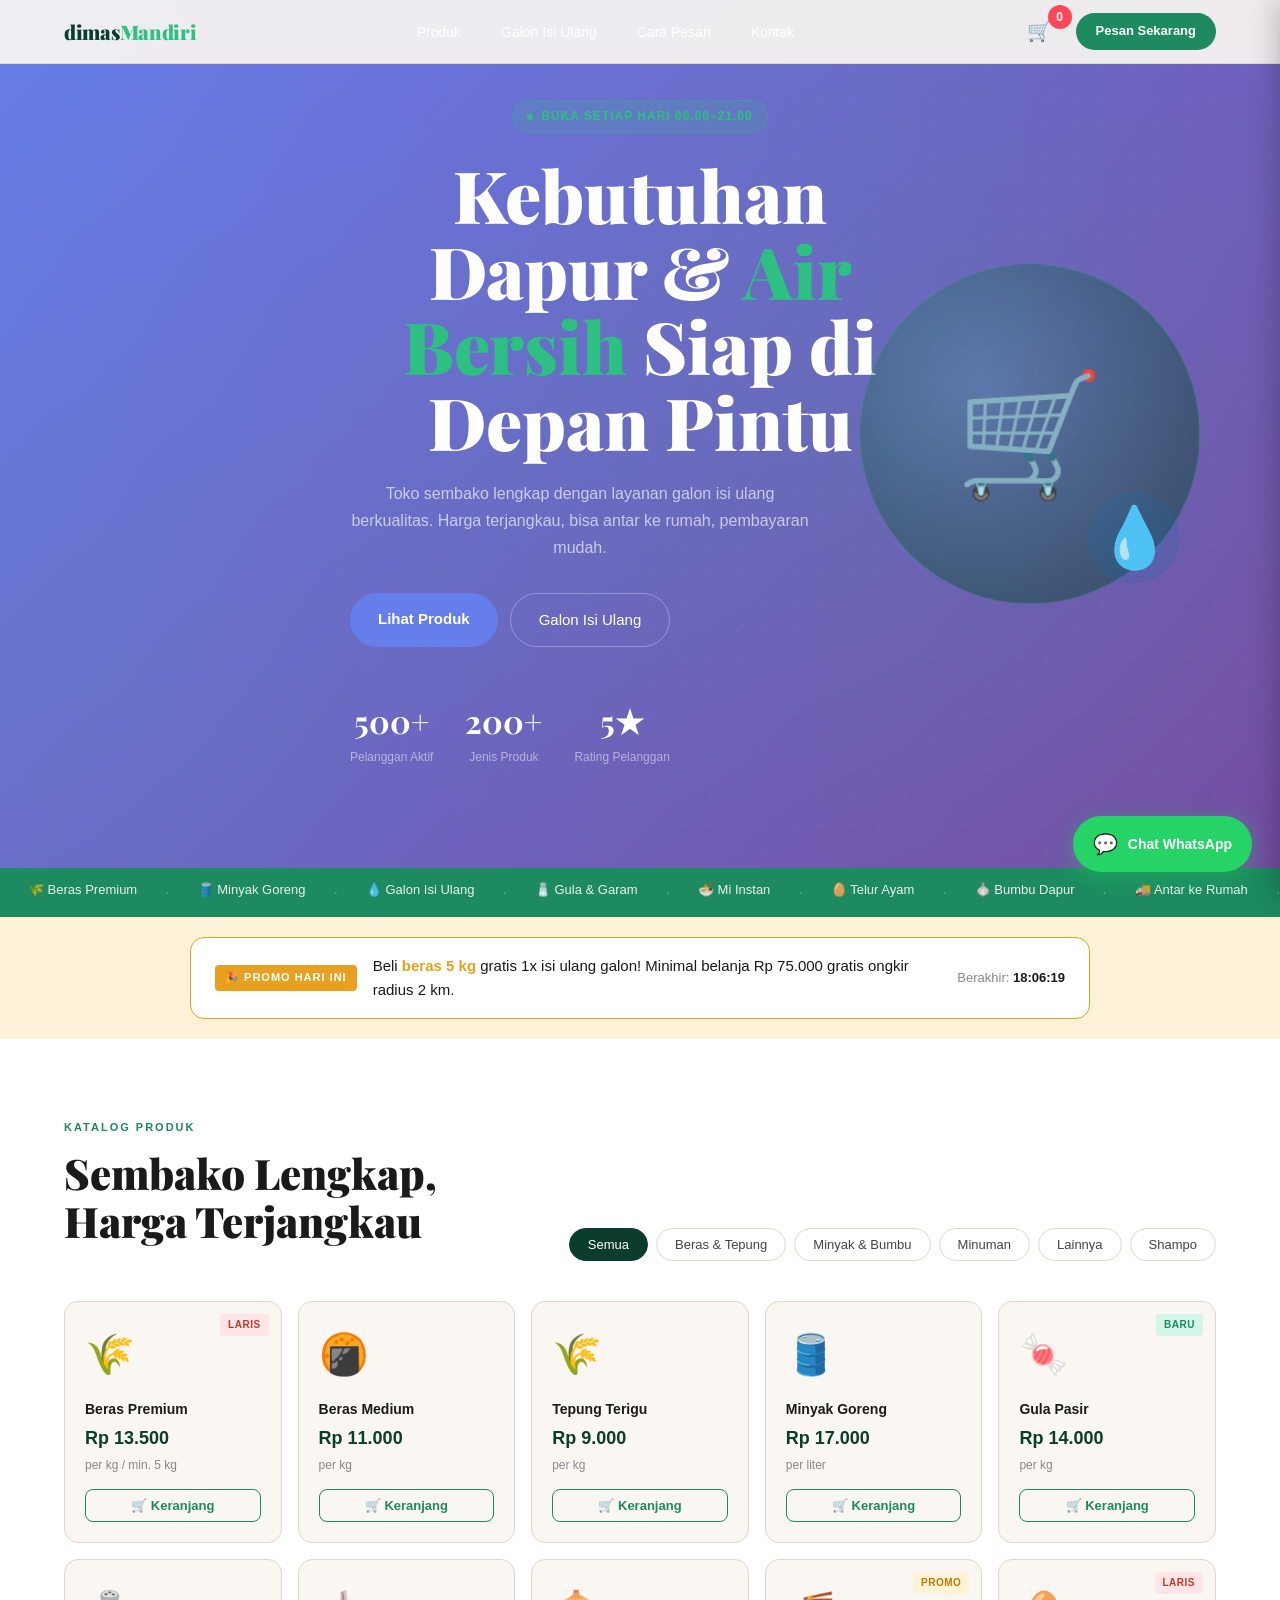
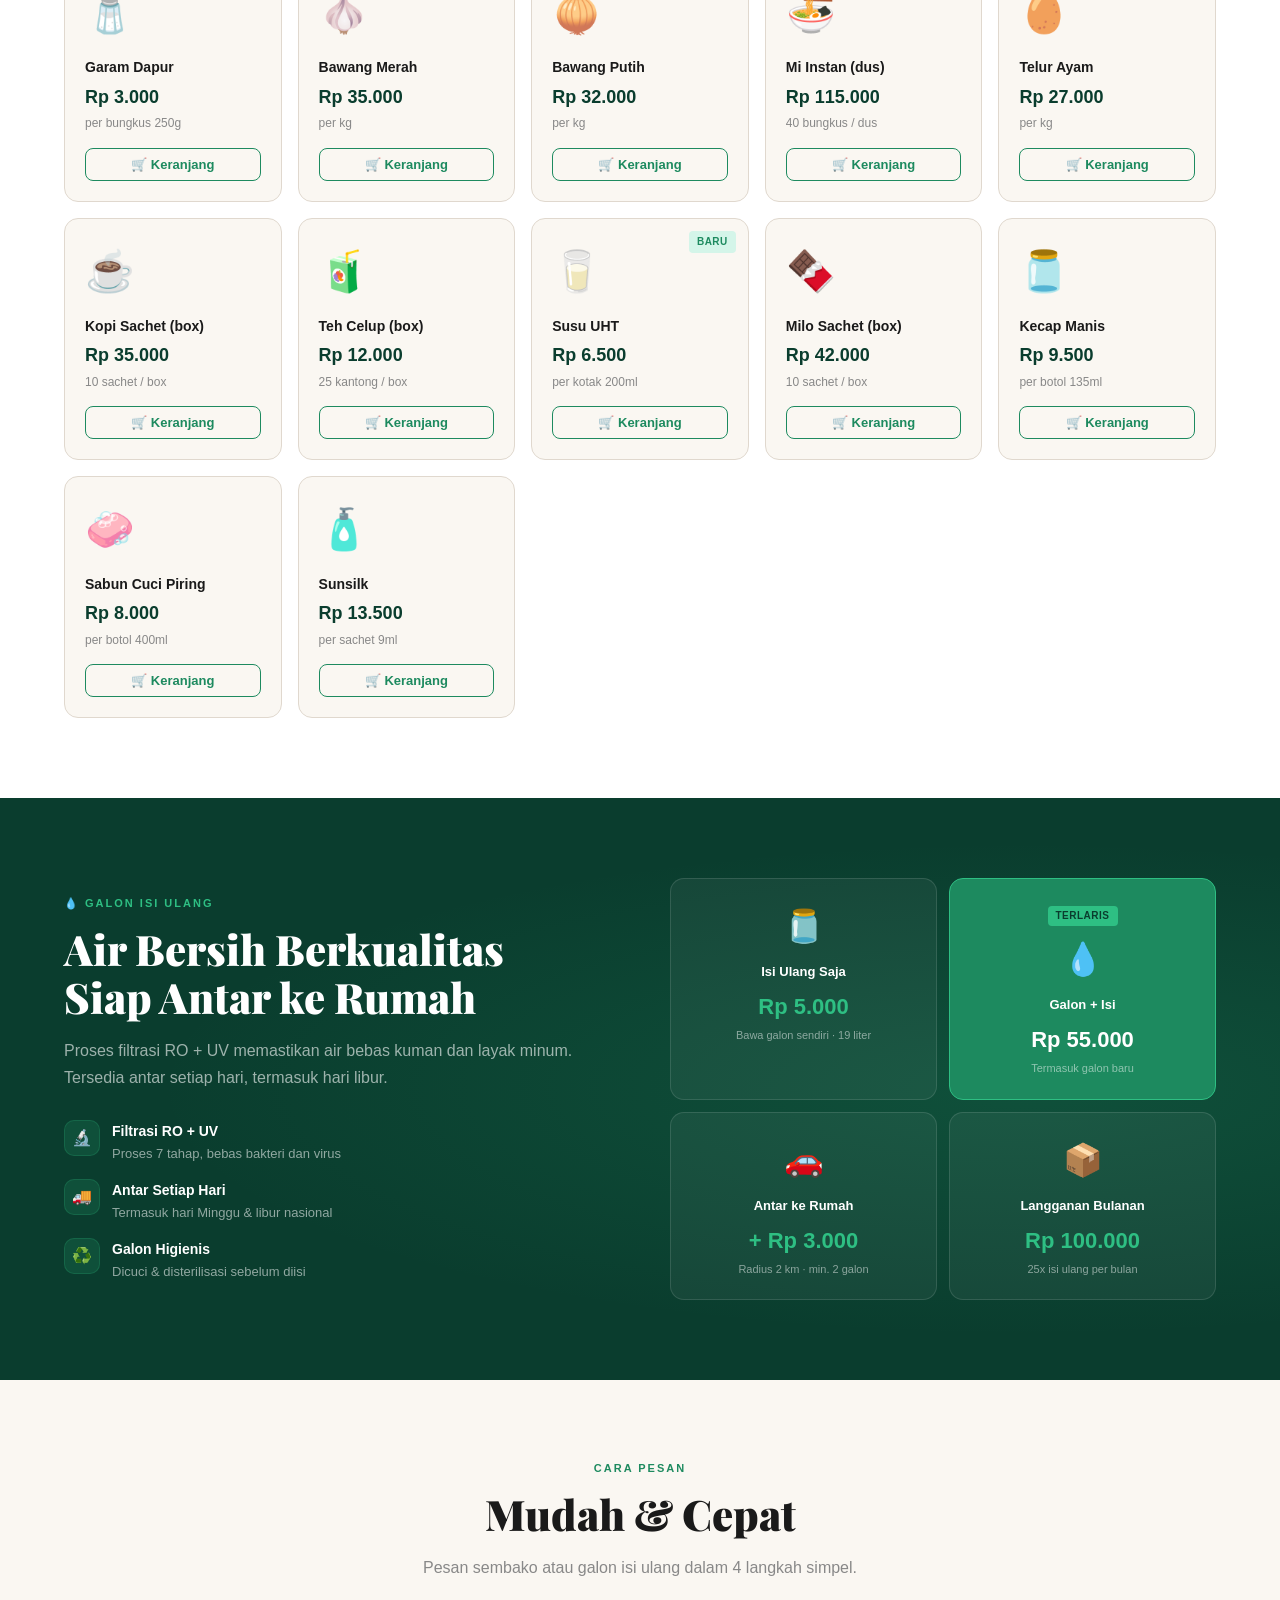
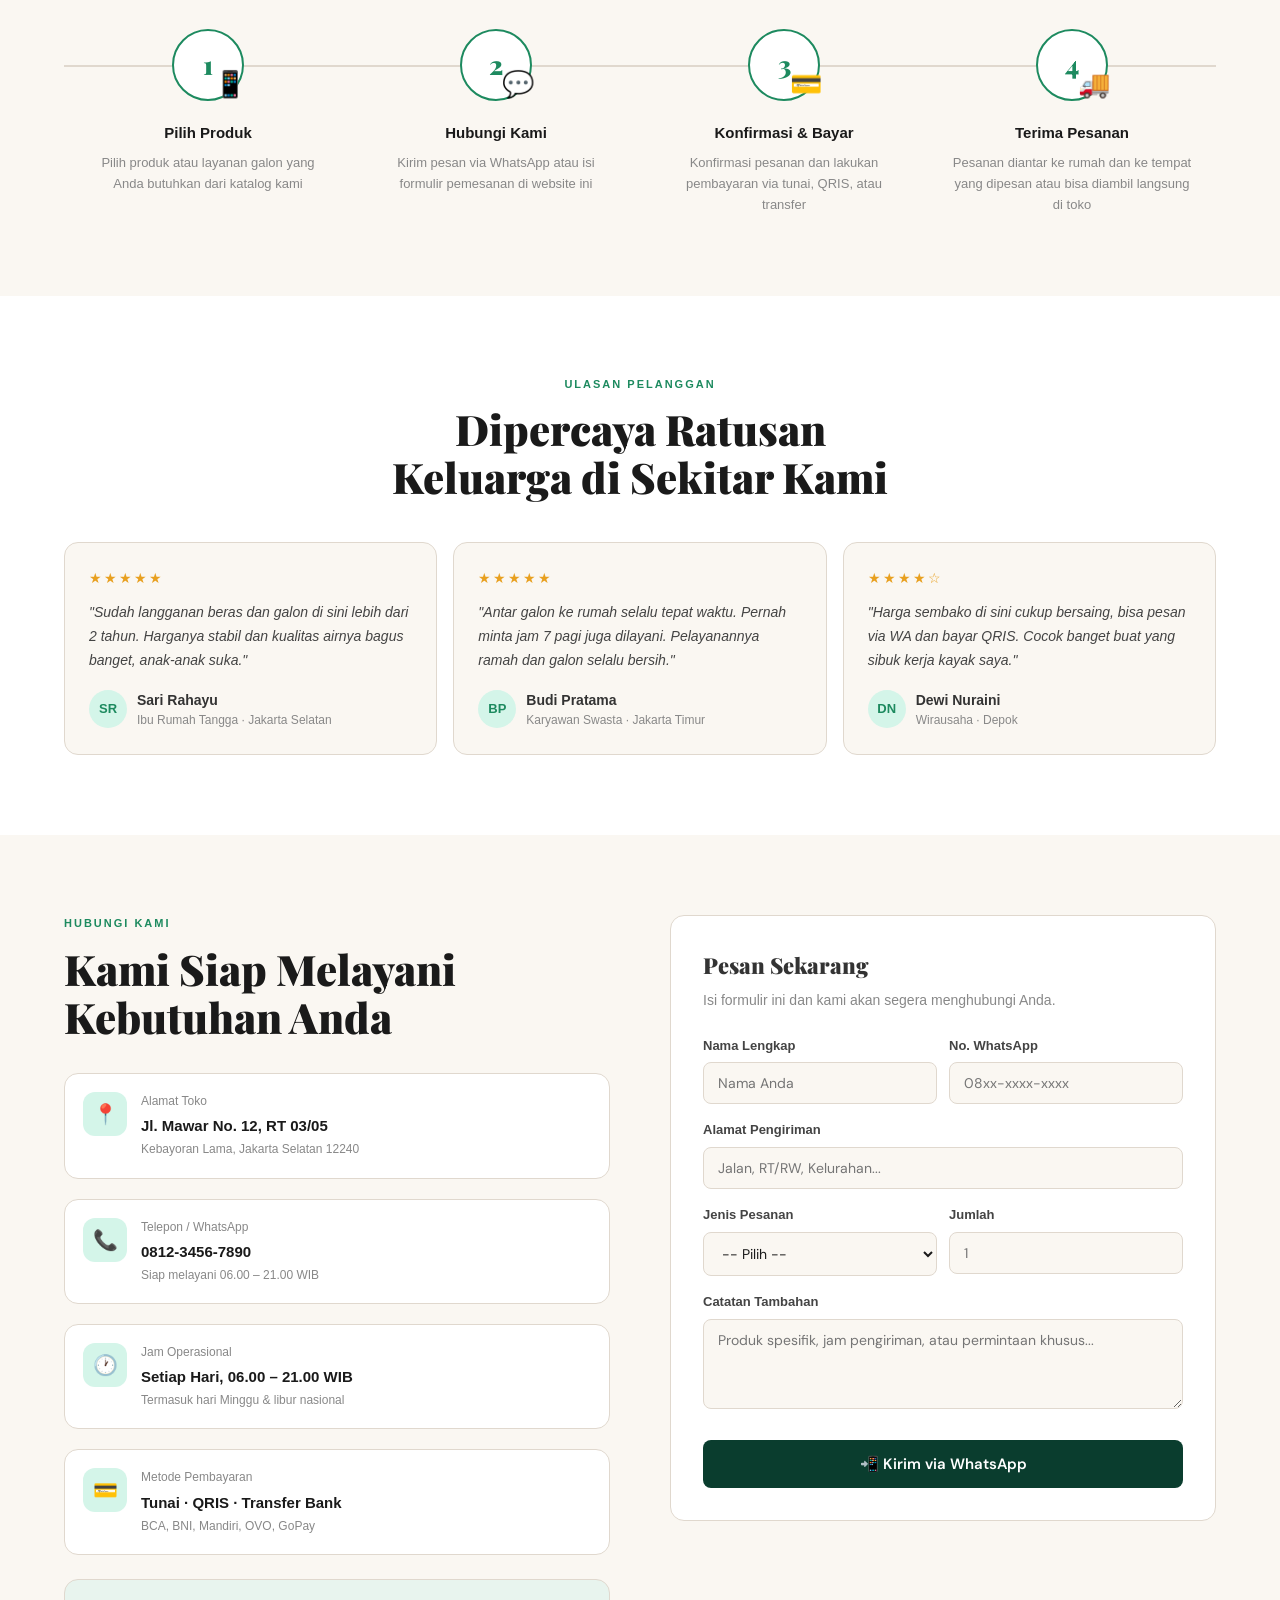
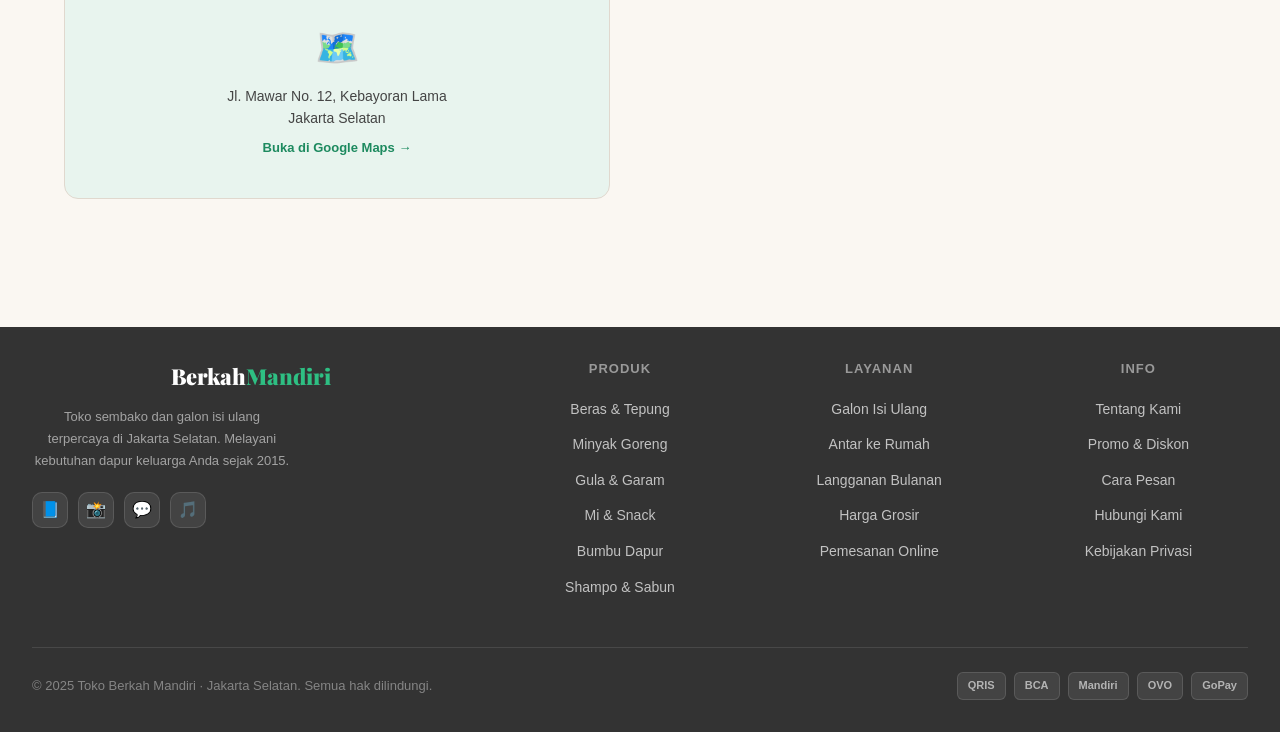
==== commit a3201131: "update fix" ====
--- a/index.html
+++ b/index.html
@@ -3,7 +3,7 @@
 <head>
 <meta charset="UTF-8">
 <meta name="viewport" content="width=device-width, initial-scale=1.0">
-<title>Toko Berkah Mandiri – Sembako & Galon Isi Ulang</title>
+<title>Toko dimas Mandiri – Sembako & Galon Isi Ulang</title>
 <link href="https://fonts.googleapis.com/css2?family=Playfair+Display:wght@700;900&family=DM+Sans:wght@300;400;500;600&display=swap" rel="stylesheet">
 <link rel="stylesheet" href="style.css">
 </head>
@@ -11,7 +11,7 @@
 
 <!-- NAVBAR -->
 <nav>
-  <div class="nav-logo">Berkah<span>Mandiri</span></div>
+  <div class="nav-logo">dimas<span>Mandiri</span></div>
   <ul class="nav-links">
     <li><a href="#produk">Produk</a></li>
     <li><a href="#galon">Galon Isi Ulang</a></li>
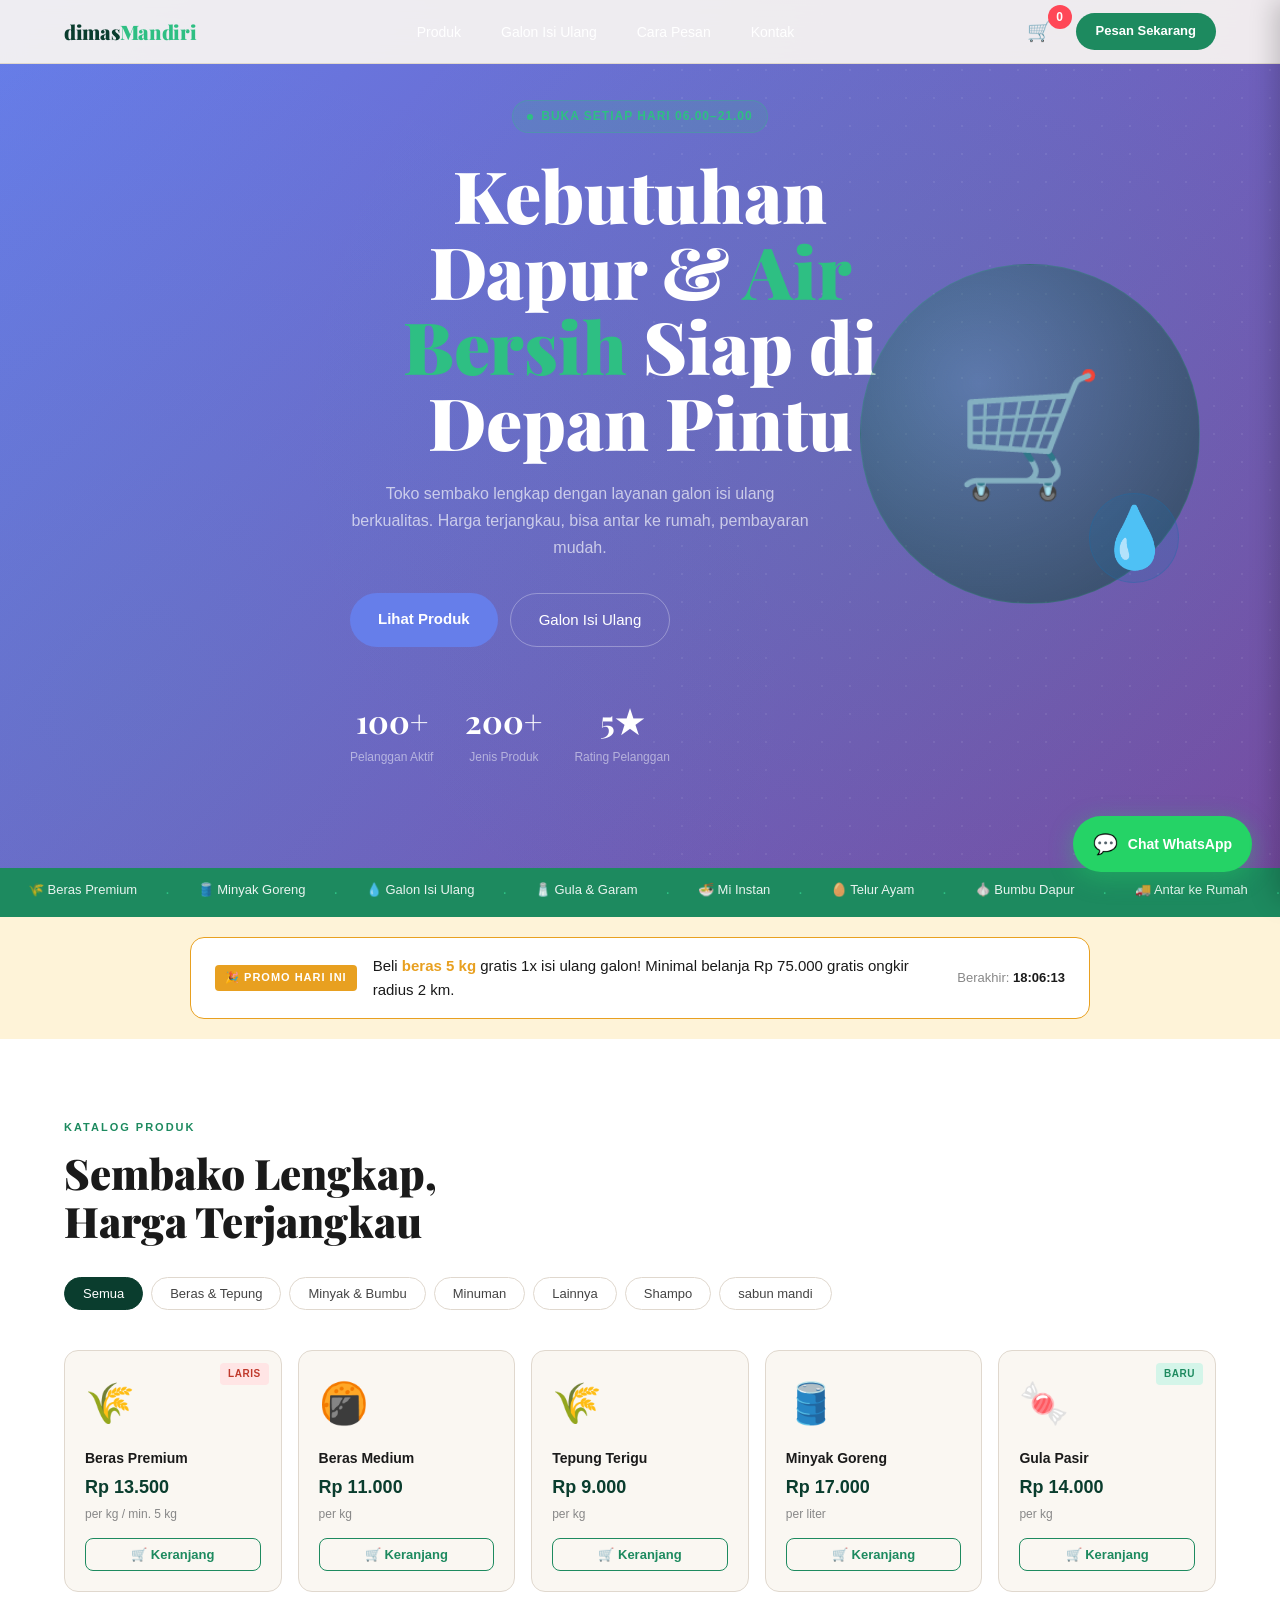
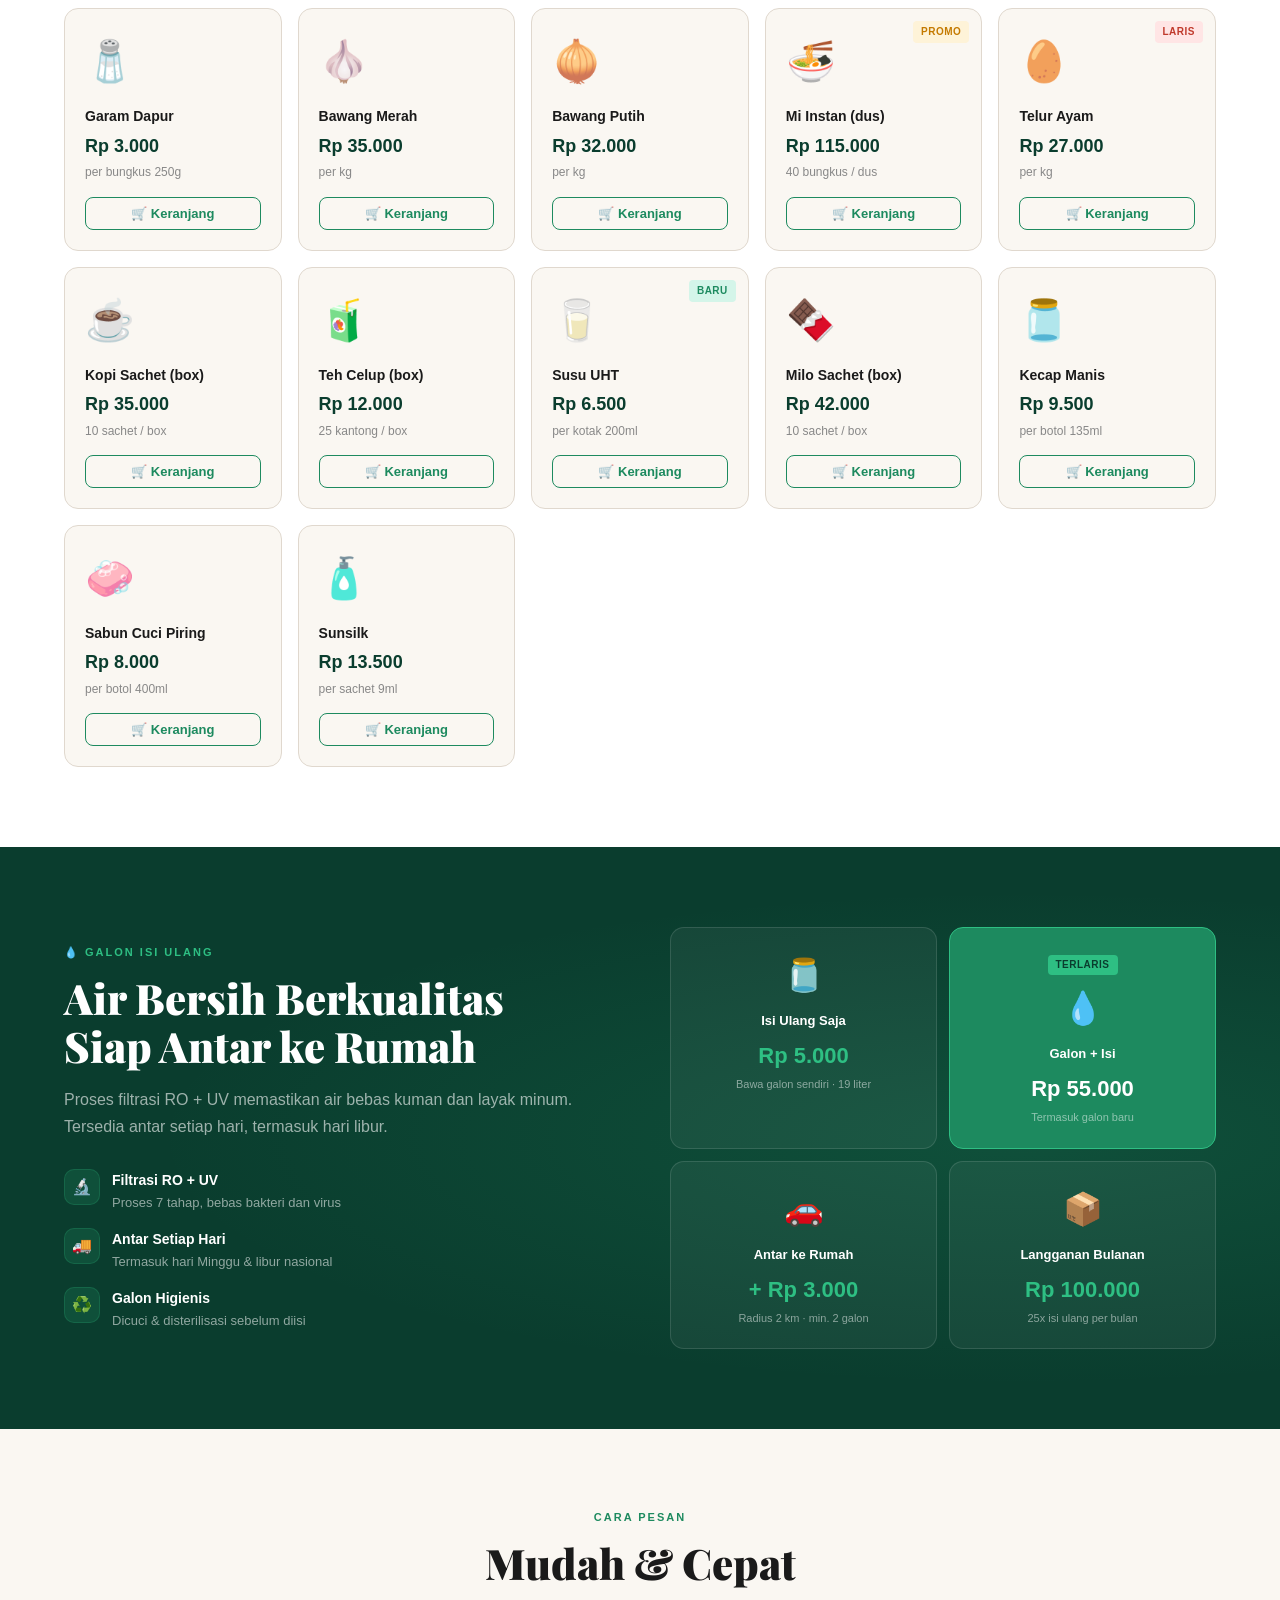
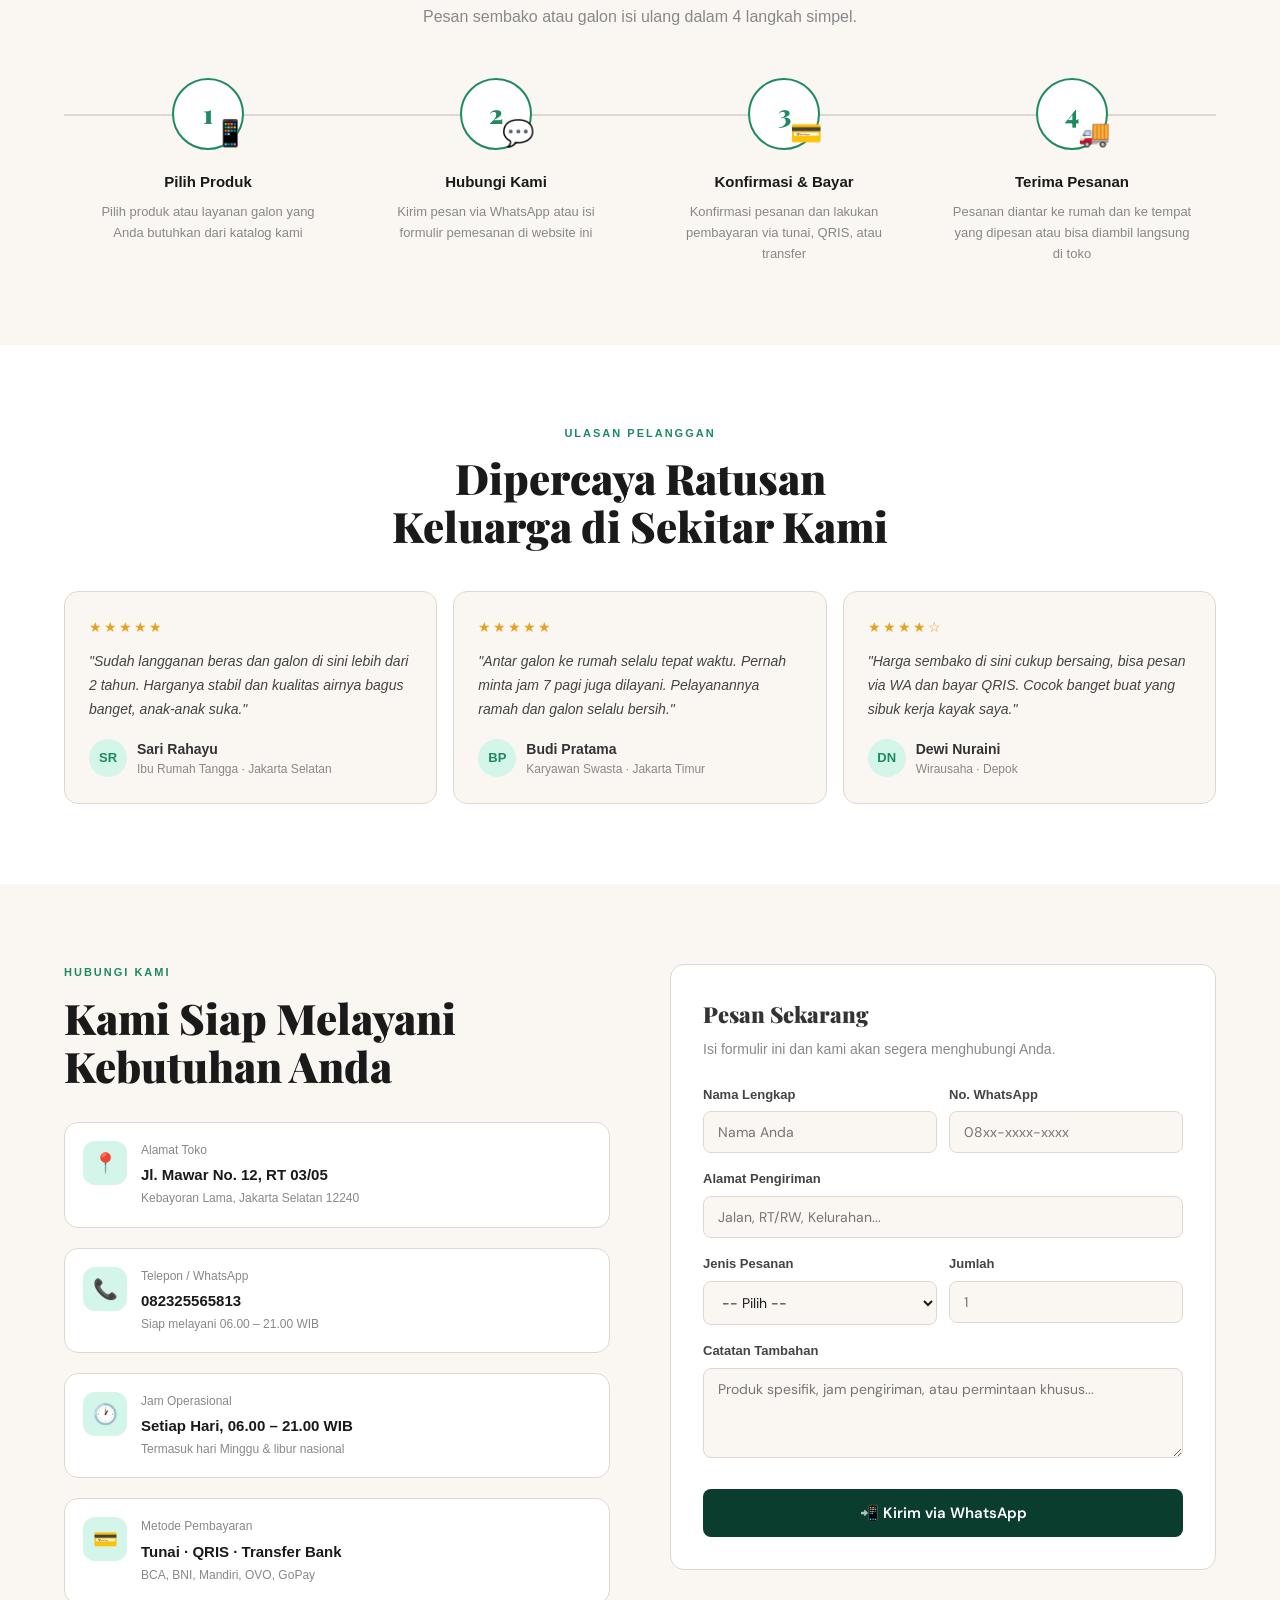
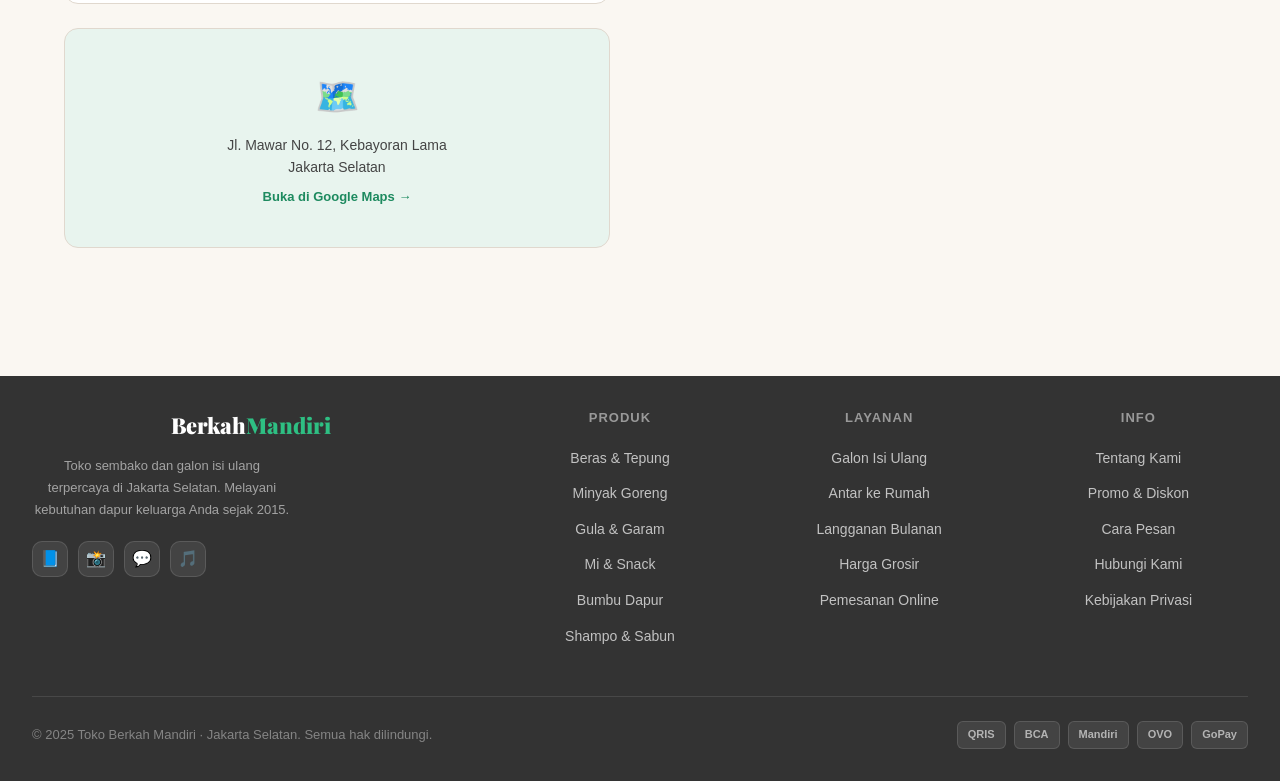
==== commit 542ee37f: "update fix" ====
--- a/index.html
+++ b/index.html
@@ -74,7 +74,7 @@
     </div>
     <div class="hero-stats">
       <div class="stat-item">
-        <div class="stat-num">500+</div>
+        <div class="stat-num">100+</div>
         <div class="stat-label">Pelanggan Aktif</div>
       </div>
       <div class="stat-item">
@@ -105,7 +105,7 @@
     <span class="marquee-item">🚚 Antar ke Rumah</span><span class="marquee-dot">·</span>
     <span class="marquee-item">💳 QRIS & Transfer</span><span class="marquee-dot">·</span>
     <span class="marquee-item">🌾 Beras Premium</span><span class="marquee-dot">·</span>
-    <span class="marquee-item">🛢️ Minyak Goreng</span><span class="marquee-dot">·</span>
+    <span class="marquee-item">🫕 Minyak Goreng</span><span class="marquee-dot">·</span>
     <span class="marquee-item">💧 Galon Isi Ulang</span><span class="marquee-dot">·</span>
     <span class="marquee-item">🧂 Gula & Garam</span><span class="marquee-dot">·</span>
     <span class="marquee-item">🍜 Mi Instan</span><span class="marquee-dot">·</span>
@@ -114,6 +114,7 @@
     <span class="marquee-item">🚚 Antar ke Rumah</span><span class="marquee-dot">·</span>
     <span class="marquee-item">💳 QRIS & Transfer</span><span class="marquee-dot">·</span>
     <span class="marquee-item">🧴 Shampo</span><span class="marquee-dot">·</span>
+    <span class="marquee-item">🧼 sabun mandi</span><span class="marquee-dot">·</span>
   </div>
 </div>
 
@@ -140,6 +141,7 @@
       <button class="filter-tab" onclick="filterProducts('minuman', this)">Minuman</button>
       <button class="filter-tab" onclick="filterProducts('lainnya', this)">Lainnya</button>
       <button class="filter-tab" onclick="filterProducts('shampo', this)">Shampo</button>
+      <button class="filter-tab" onclick="filterProducts('sabun mandi', this)">sabun mandi</button>
     </div>
   </div>
   <div class="products-grid" id="products-grid">
@@ -292,7 +294,7 @@
           <div class="ci-icon">📞</div>
           <div>
             <div class="ci-label">Telepon / WhatsApp</div>
-            <div class="ci-value">0812-3456-7890</div>
+            <div class="ci-value">082325565813</div>
             <div class="ci-sub">Siap melayani 06.00 – 21.00 WIB</div>
           </div>
         </div>
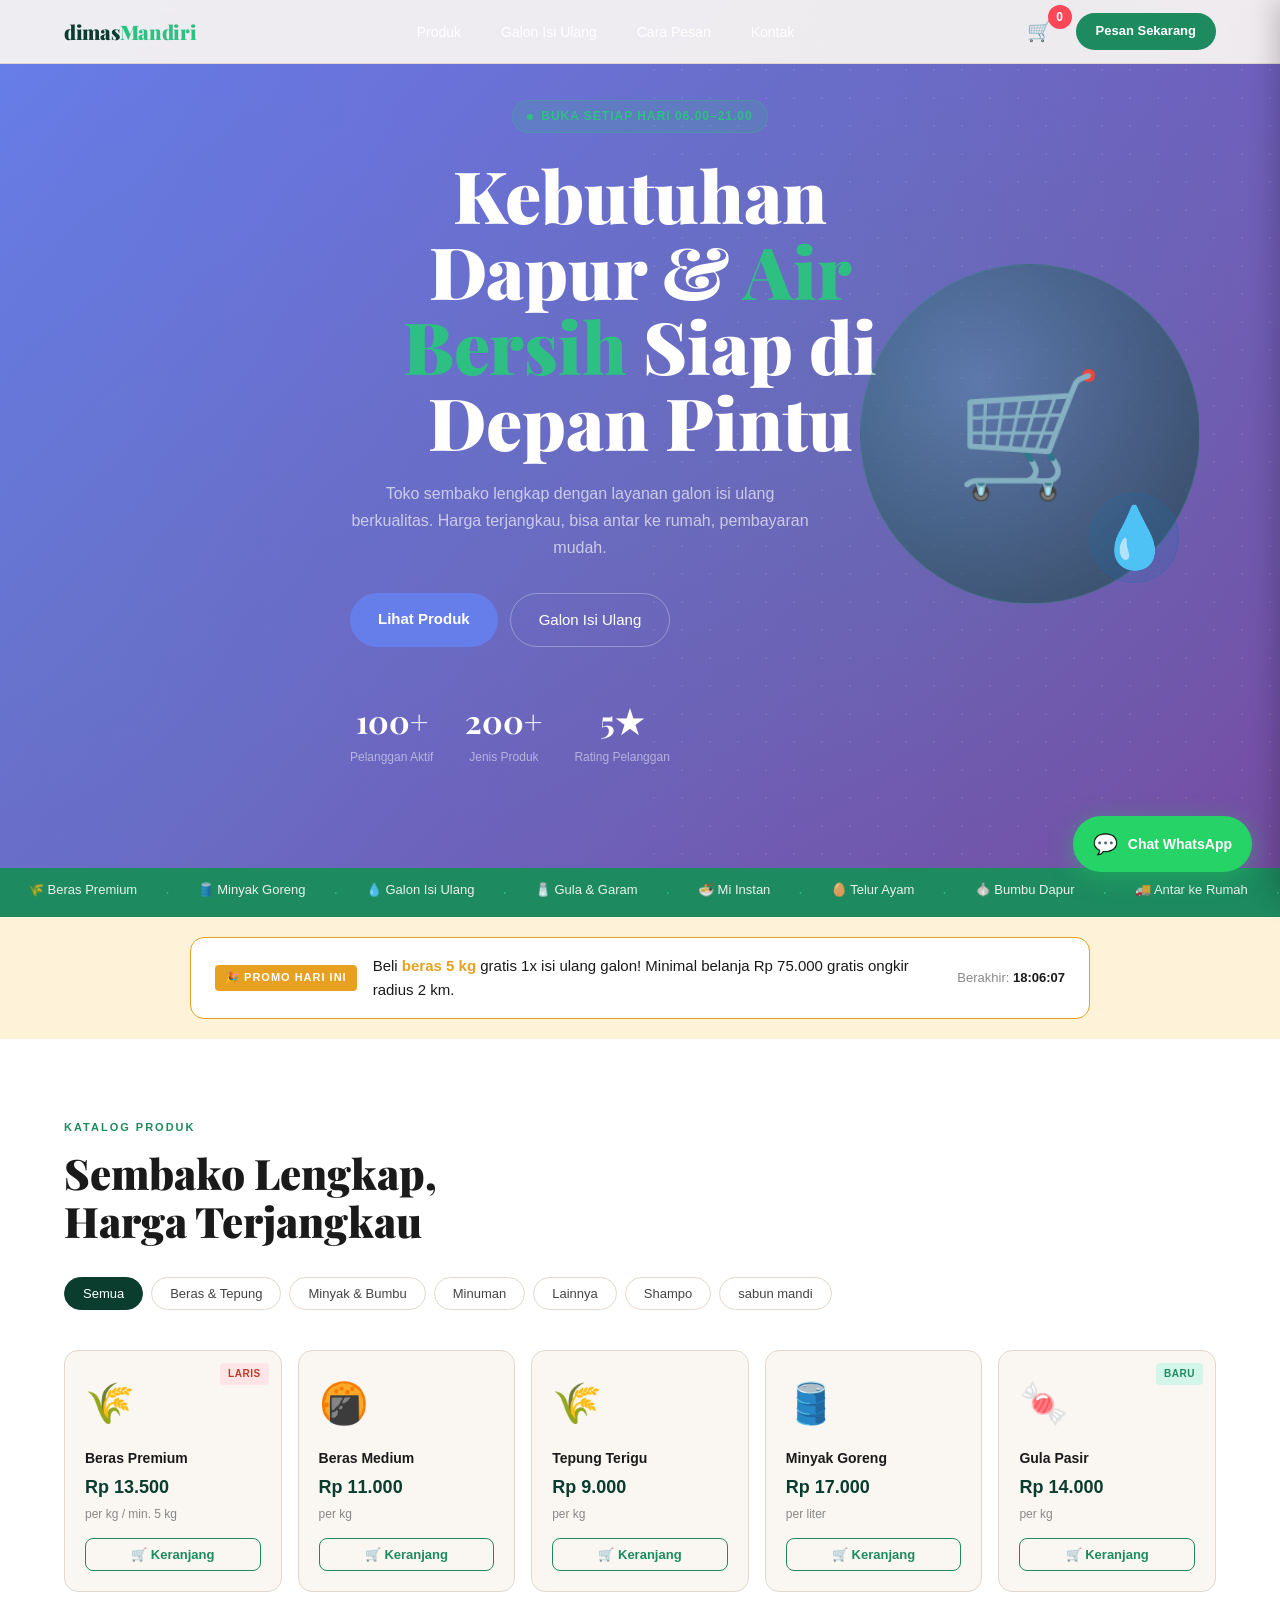
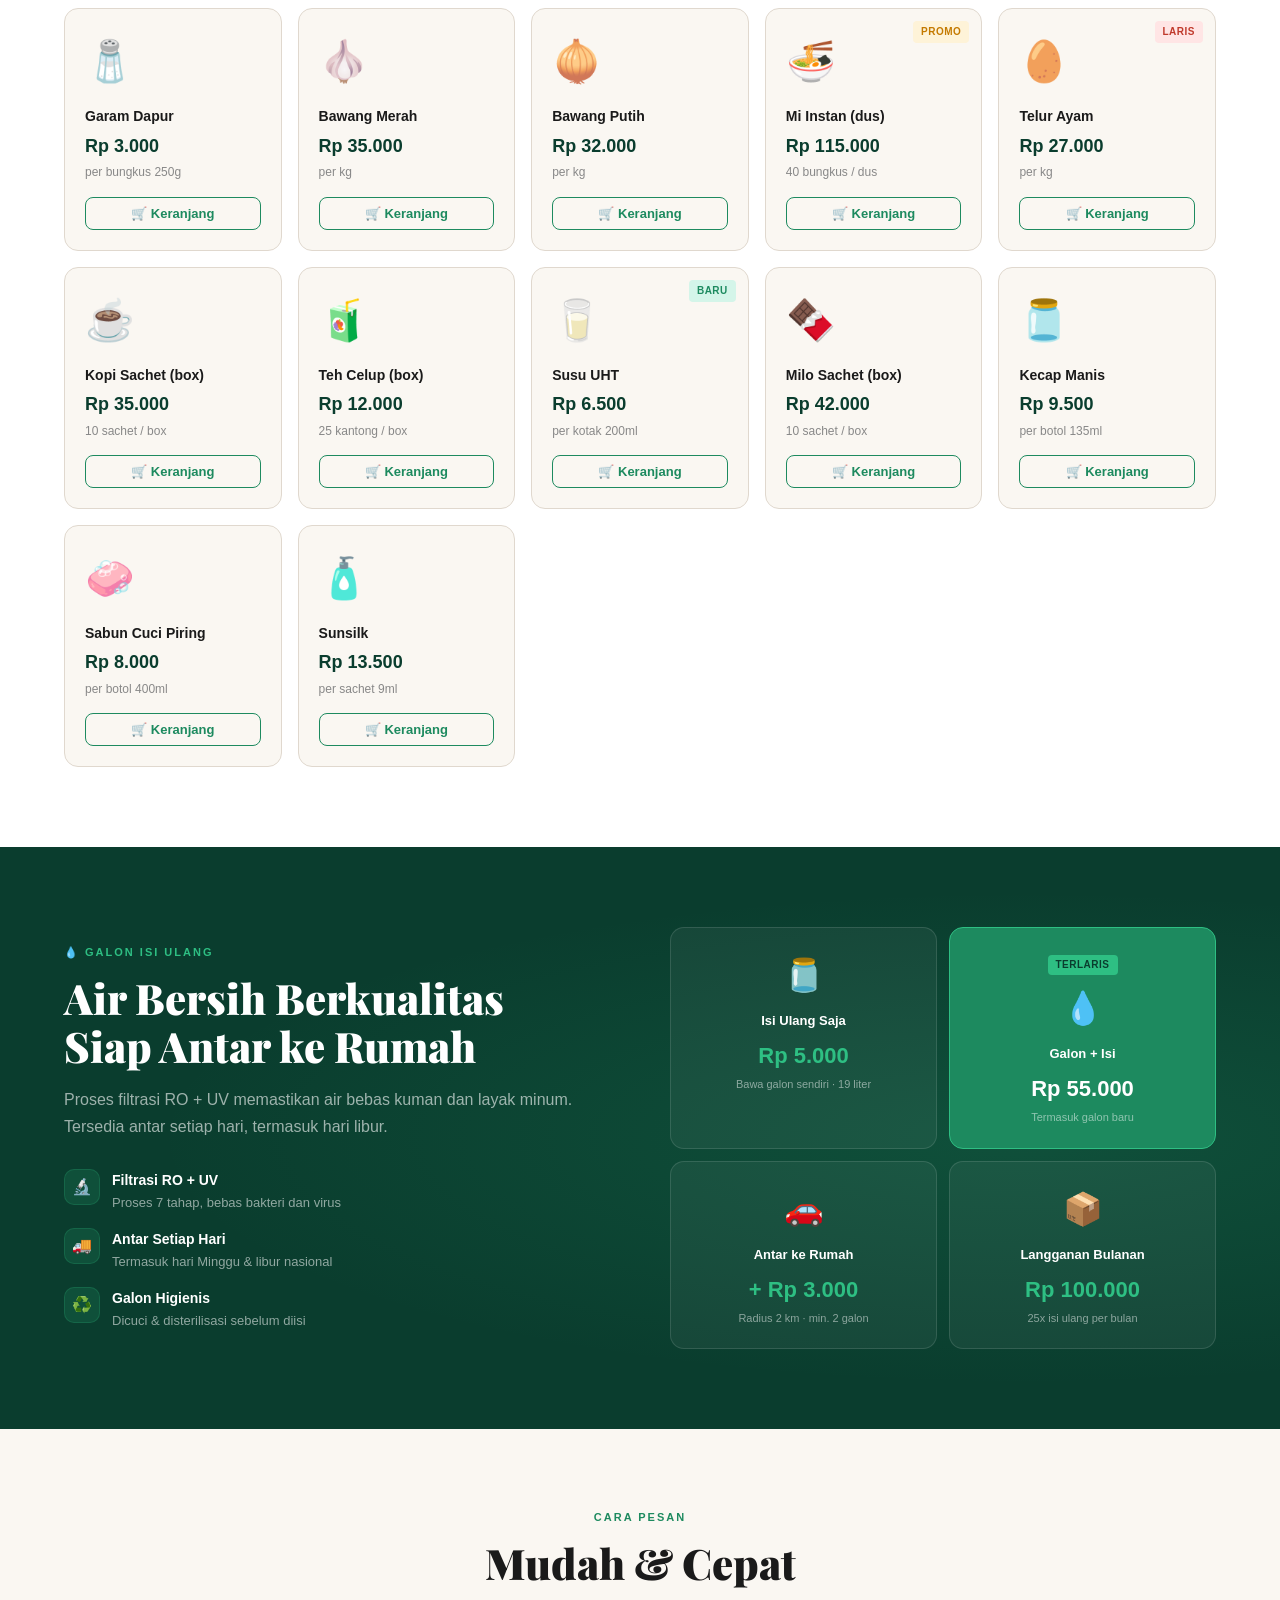
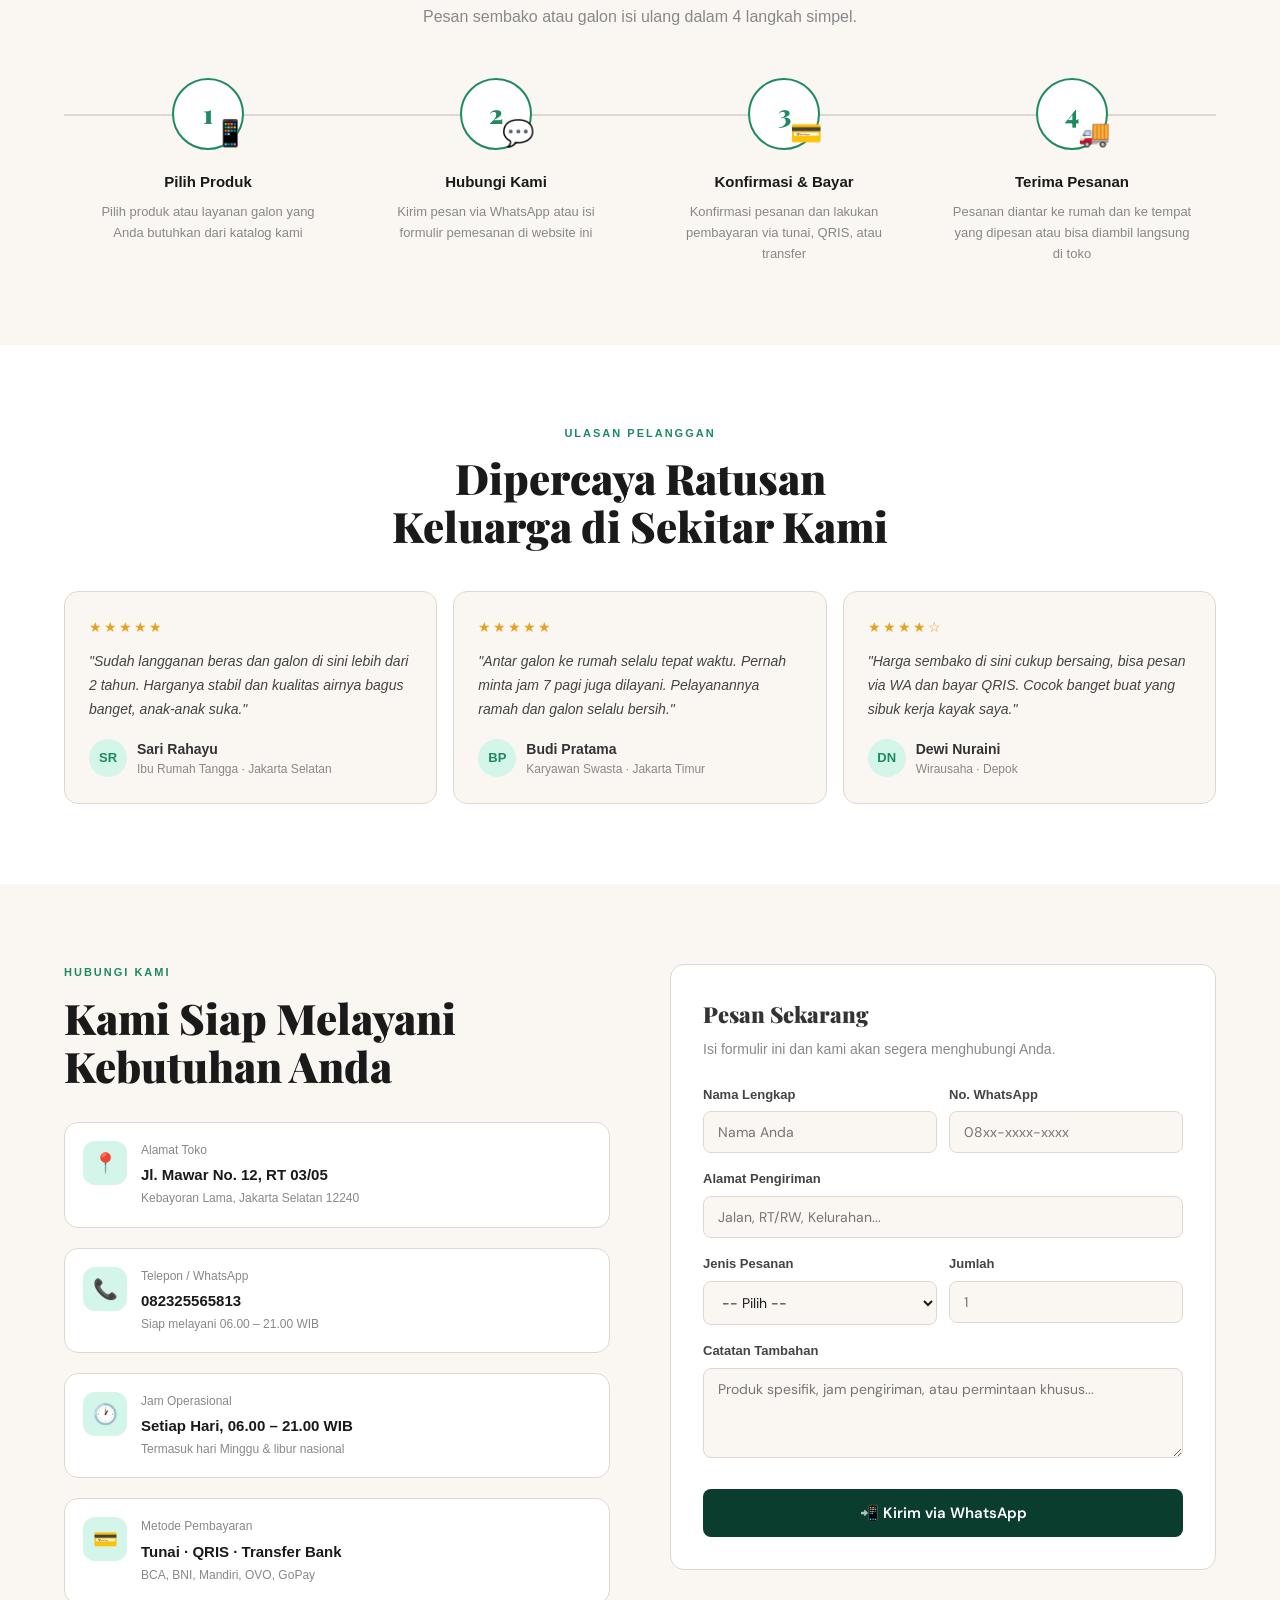
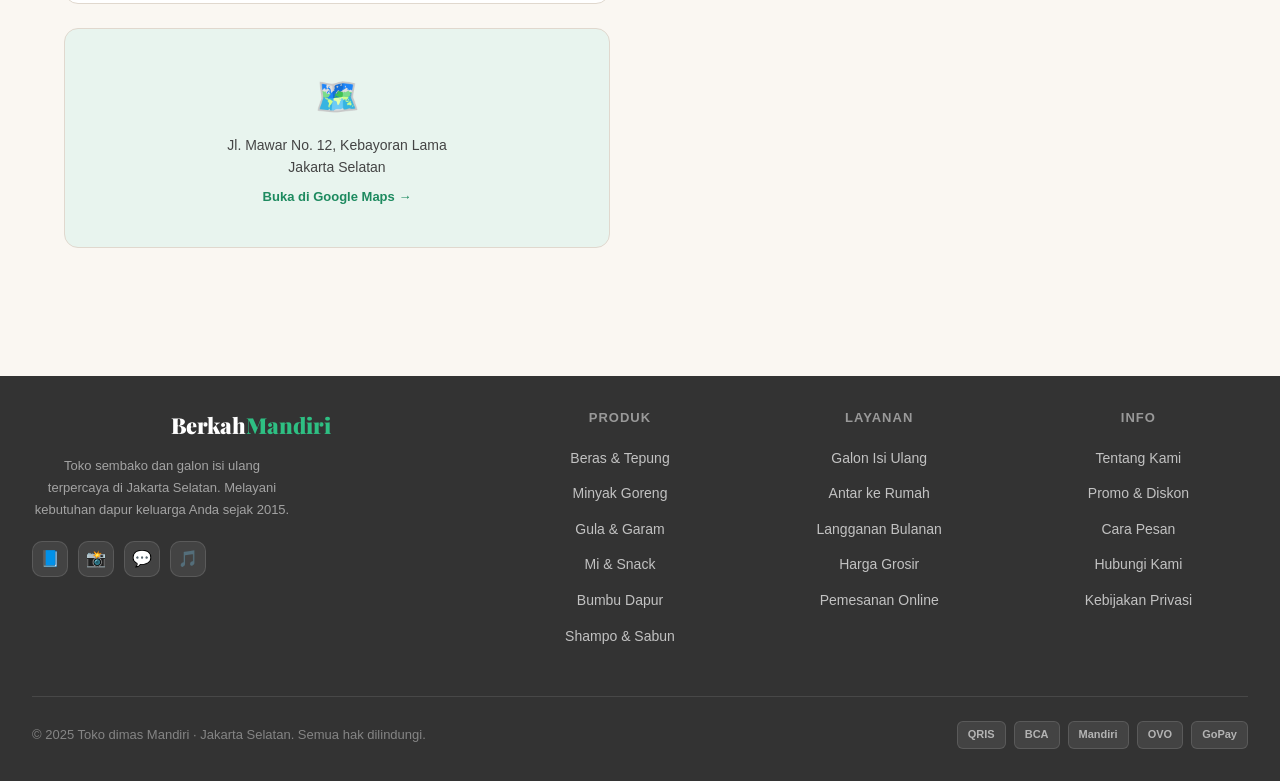
==== commit 85e4eb13: "update fix" ====
--- a/index.html
+++ b/index.html
@@ -412,7 +412,7 @@
     </div>
   </div>
   <div class="footer-bottom">
-    <p>© 2025 Toko Berkah Mandiri · Jakarta Selatan. Semua hak dilindungi.</p>
+    <p>© 2025 Toko dimas Mandiri · Jakarta Selatan. Semua hak dilindungi.</p>
     <div class="payment-icons">
       <span class="pay-icon">QRIS</span>
       <span class="pay-icon">BCA</span>
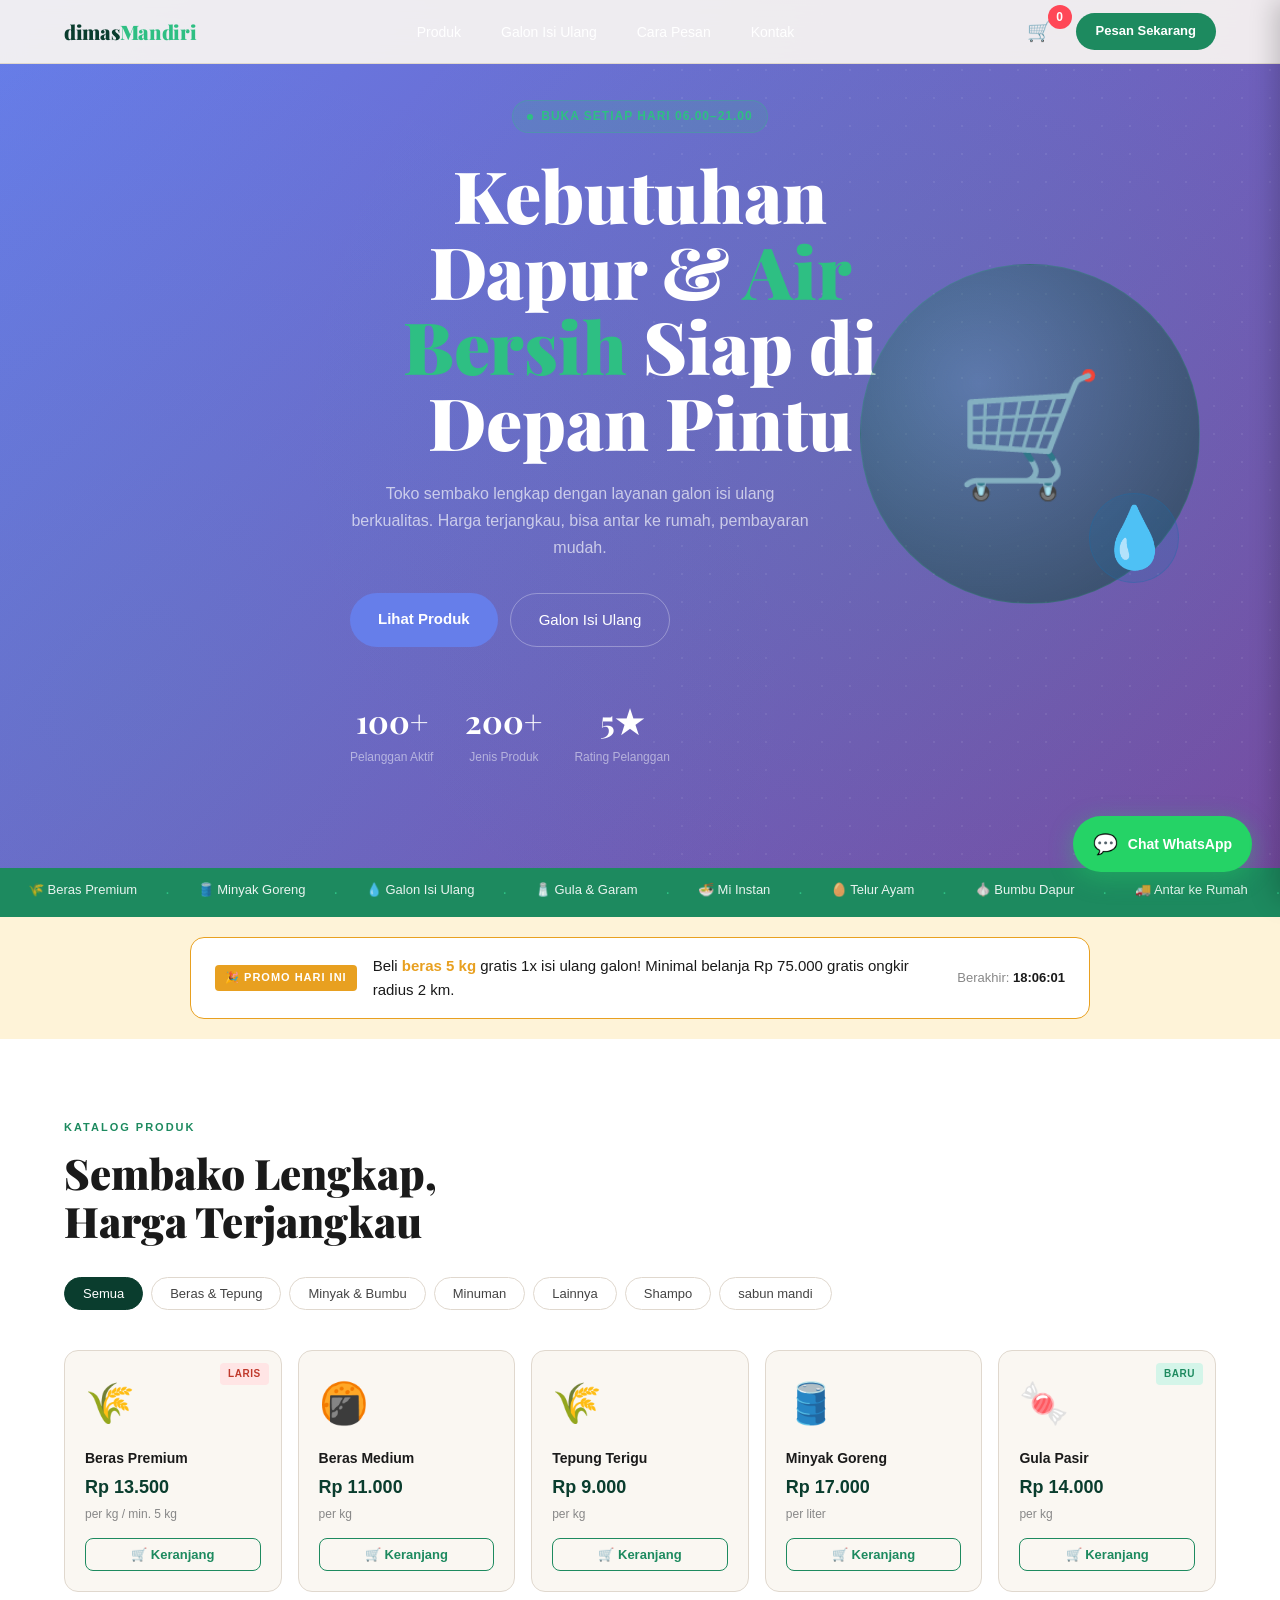
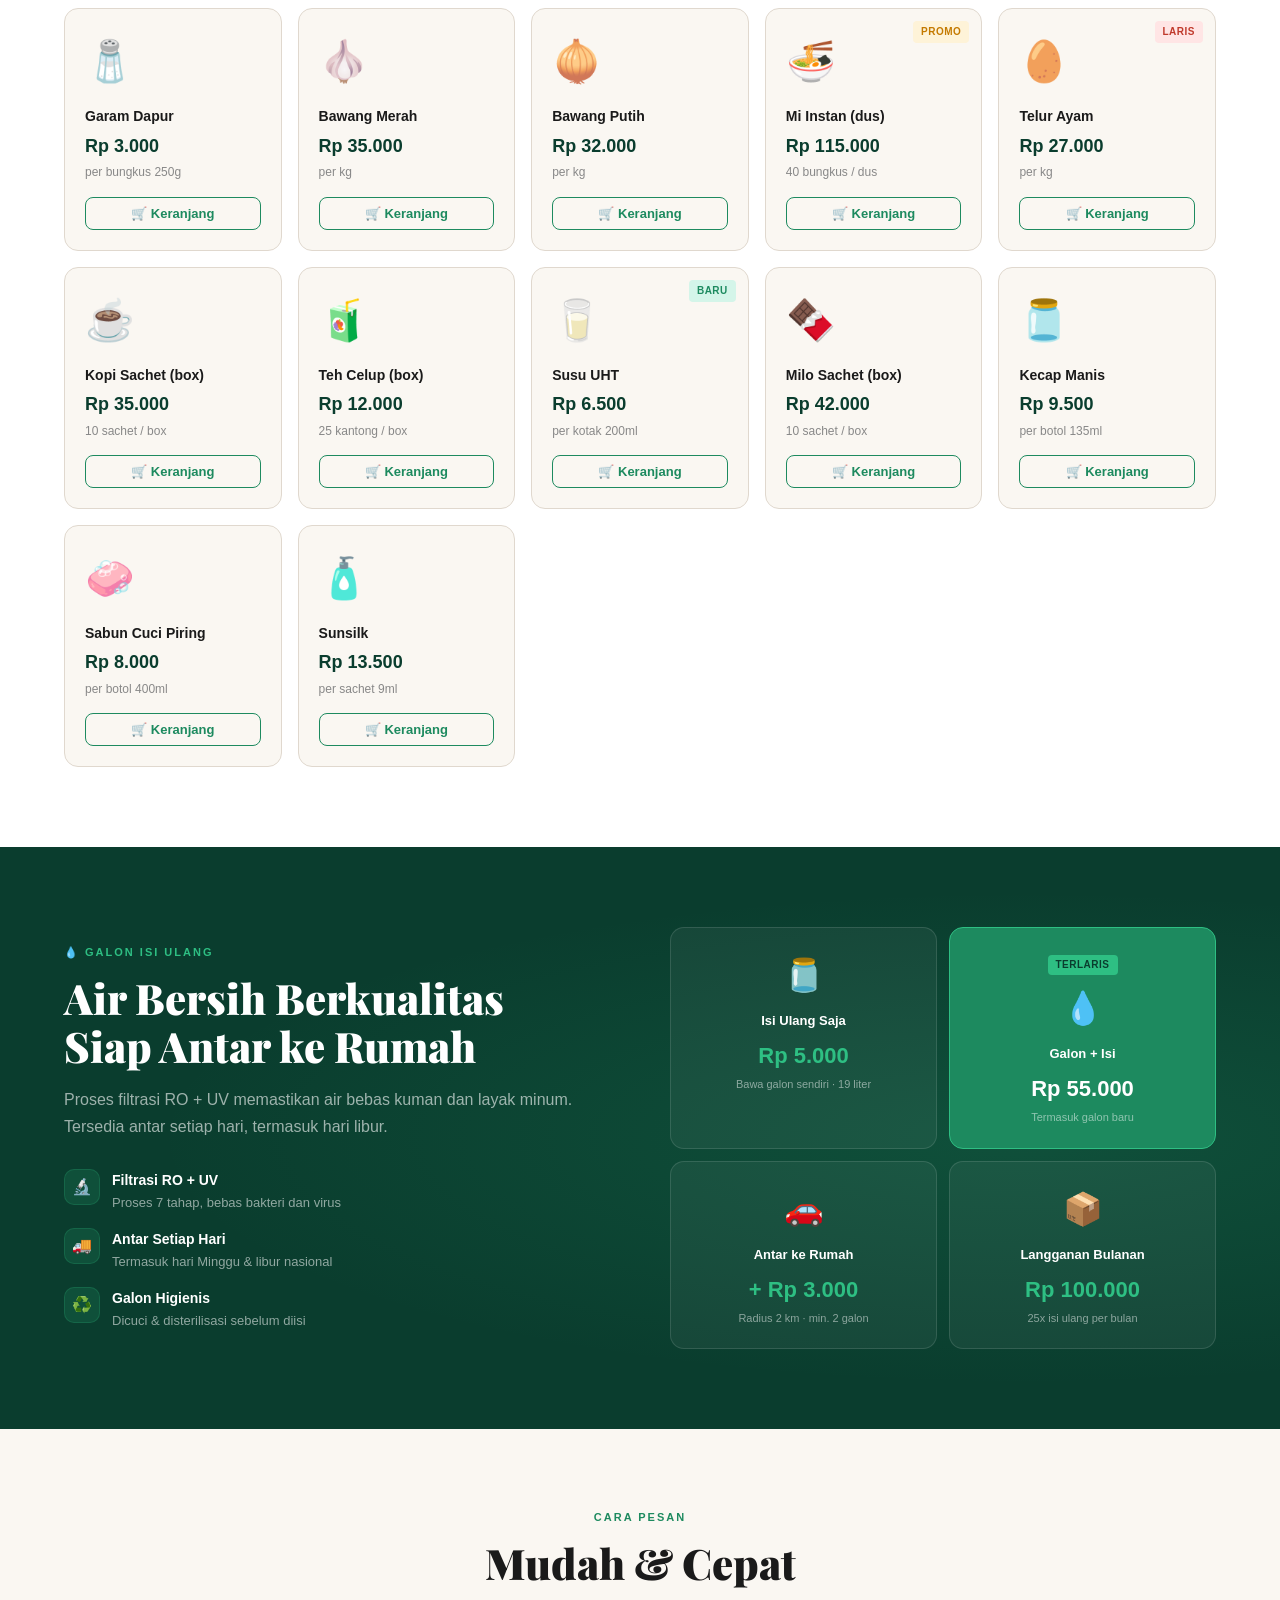
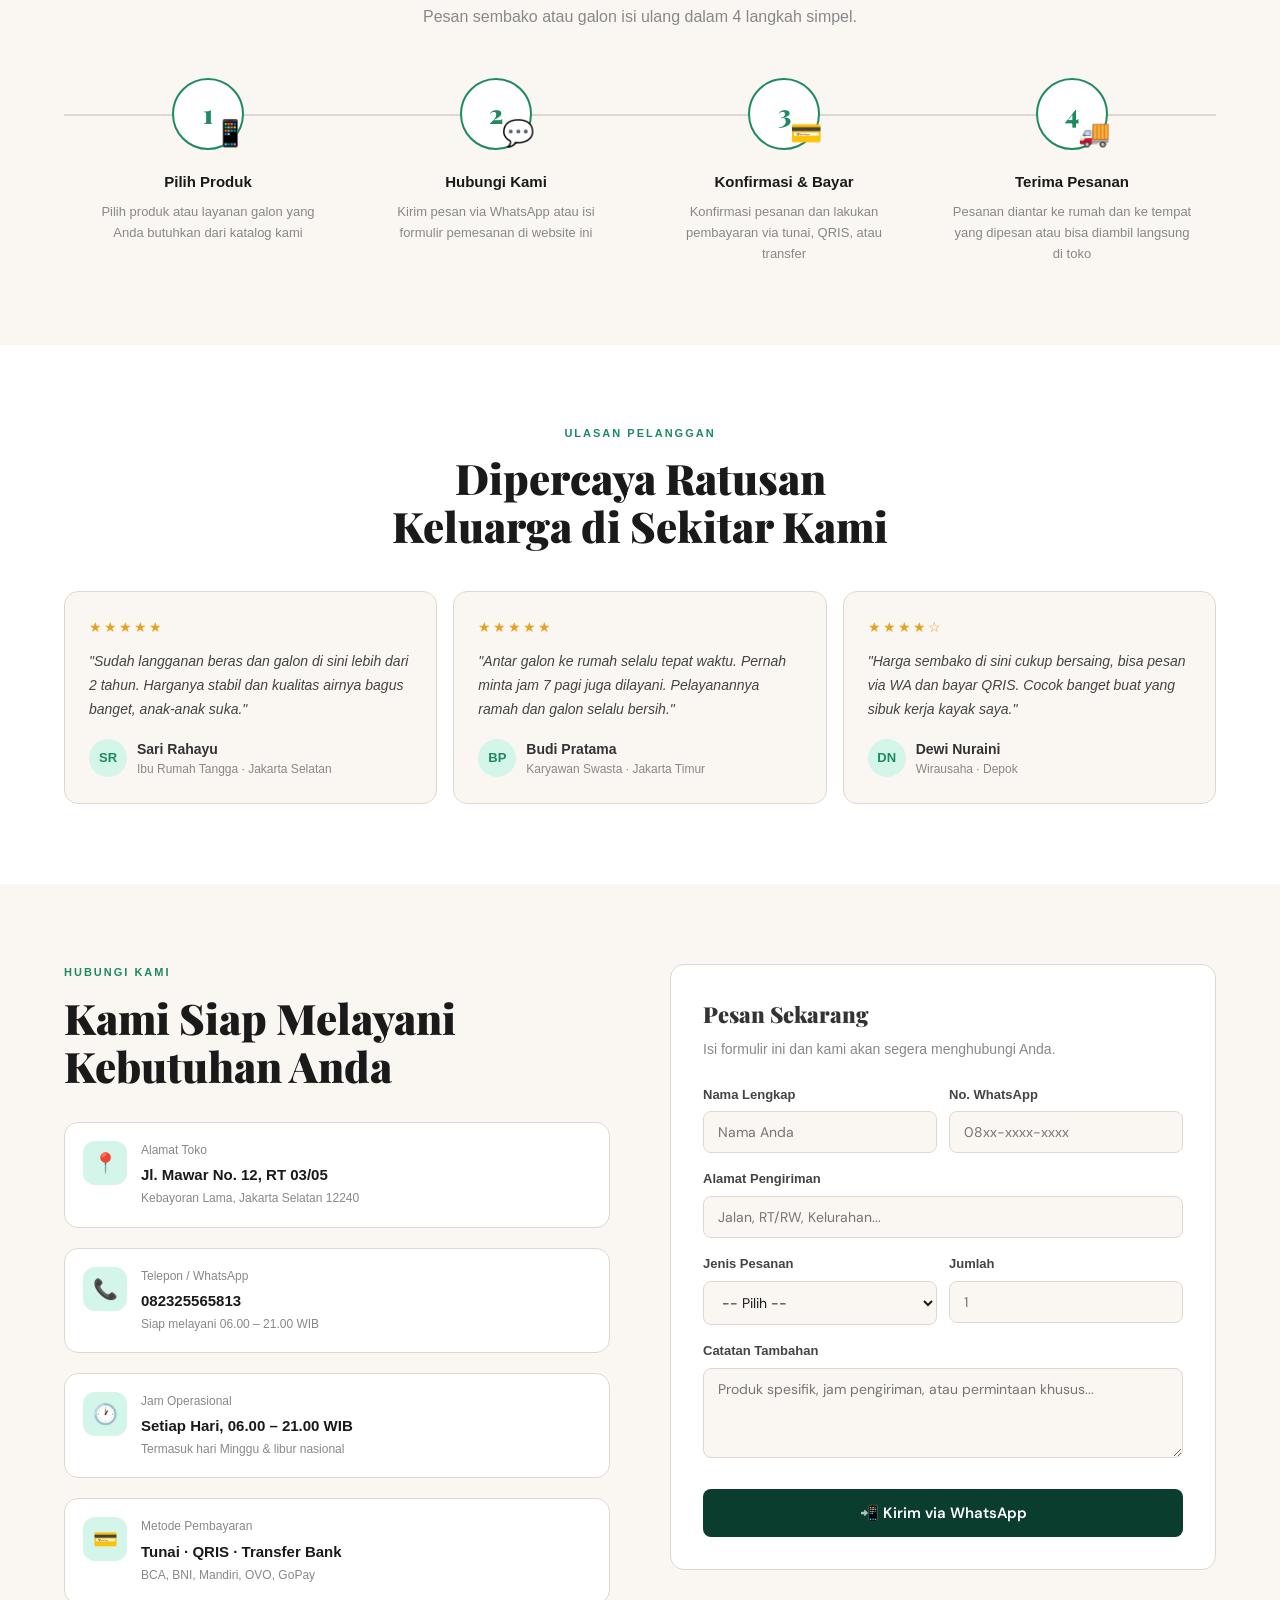
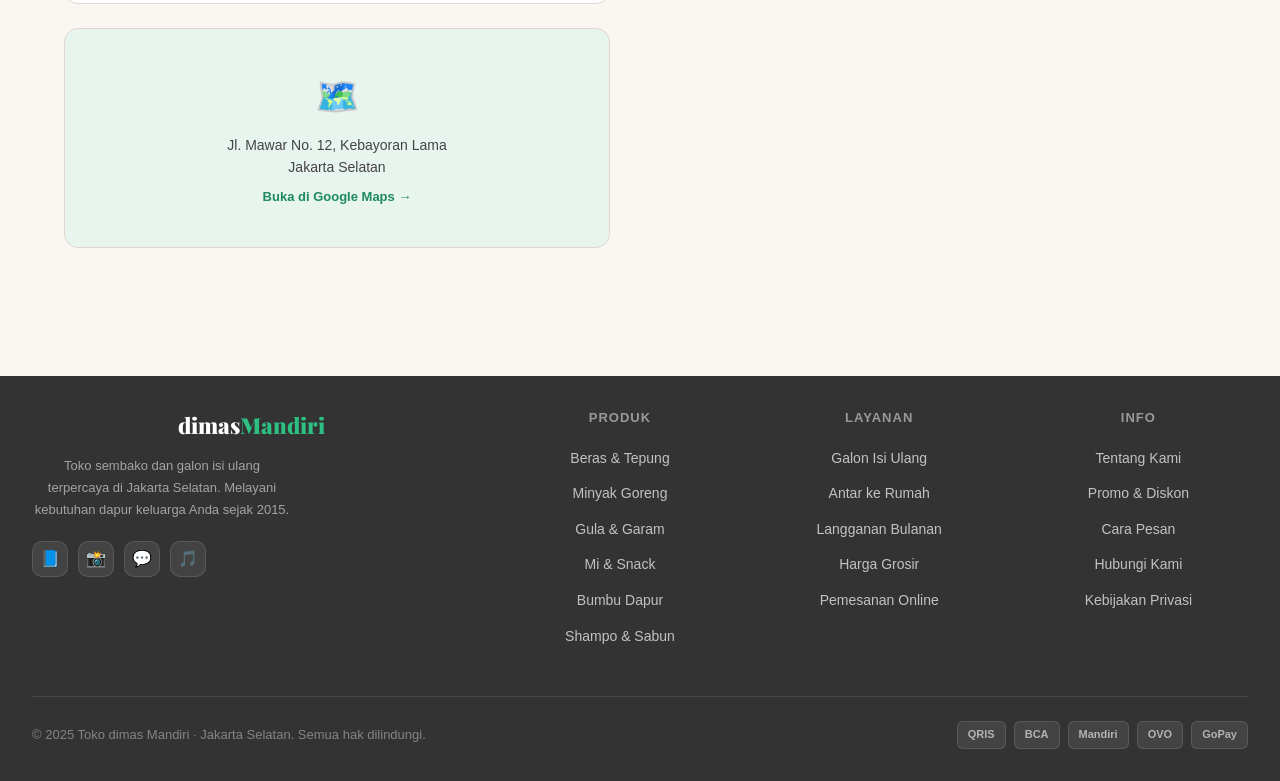
==== commit 9fb6a5d1: "update fix" ====
--- a/index.html
+++ b/index.html
@@ -370,7 +370,7 @@
 <footer>
   <div class="footer-grid">
     <div class="footer-brand">
-      <div class="logo">Berkah<span>Mandiri</span></div>
+      <div class="logo">dimas<span>Mandiri</span></div>
       <p>Toko sembako dan galon isi ulang terpercaya di Jakarta Selatan. Melayani kebutuhan dapur keluarga Anda sejak 2015.</p>
       <div class="social-links">
         <a class="social-link" href="#">📘</a>
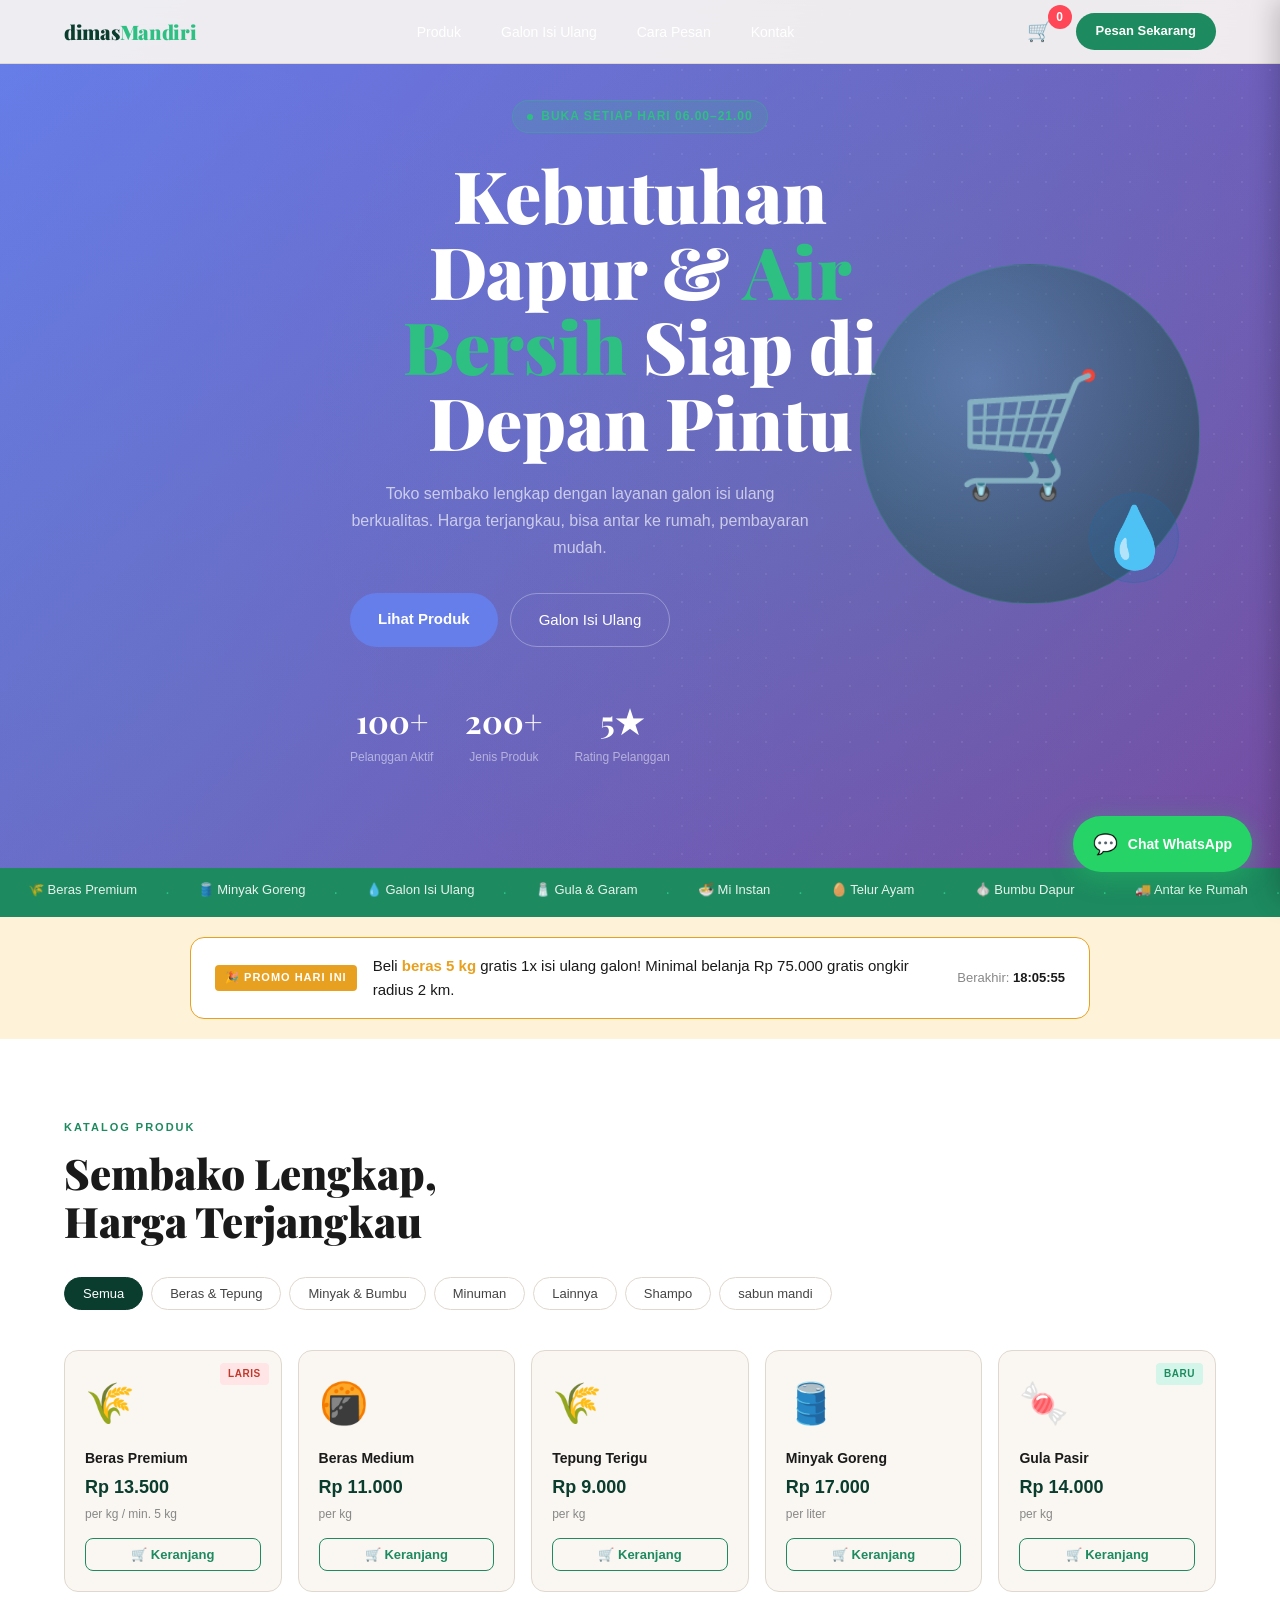
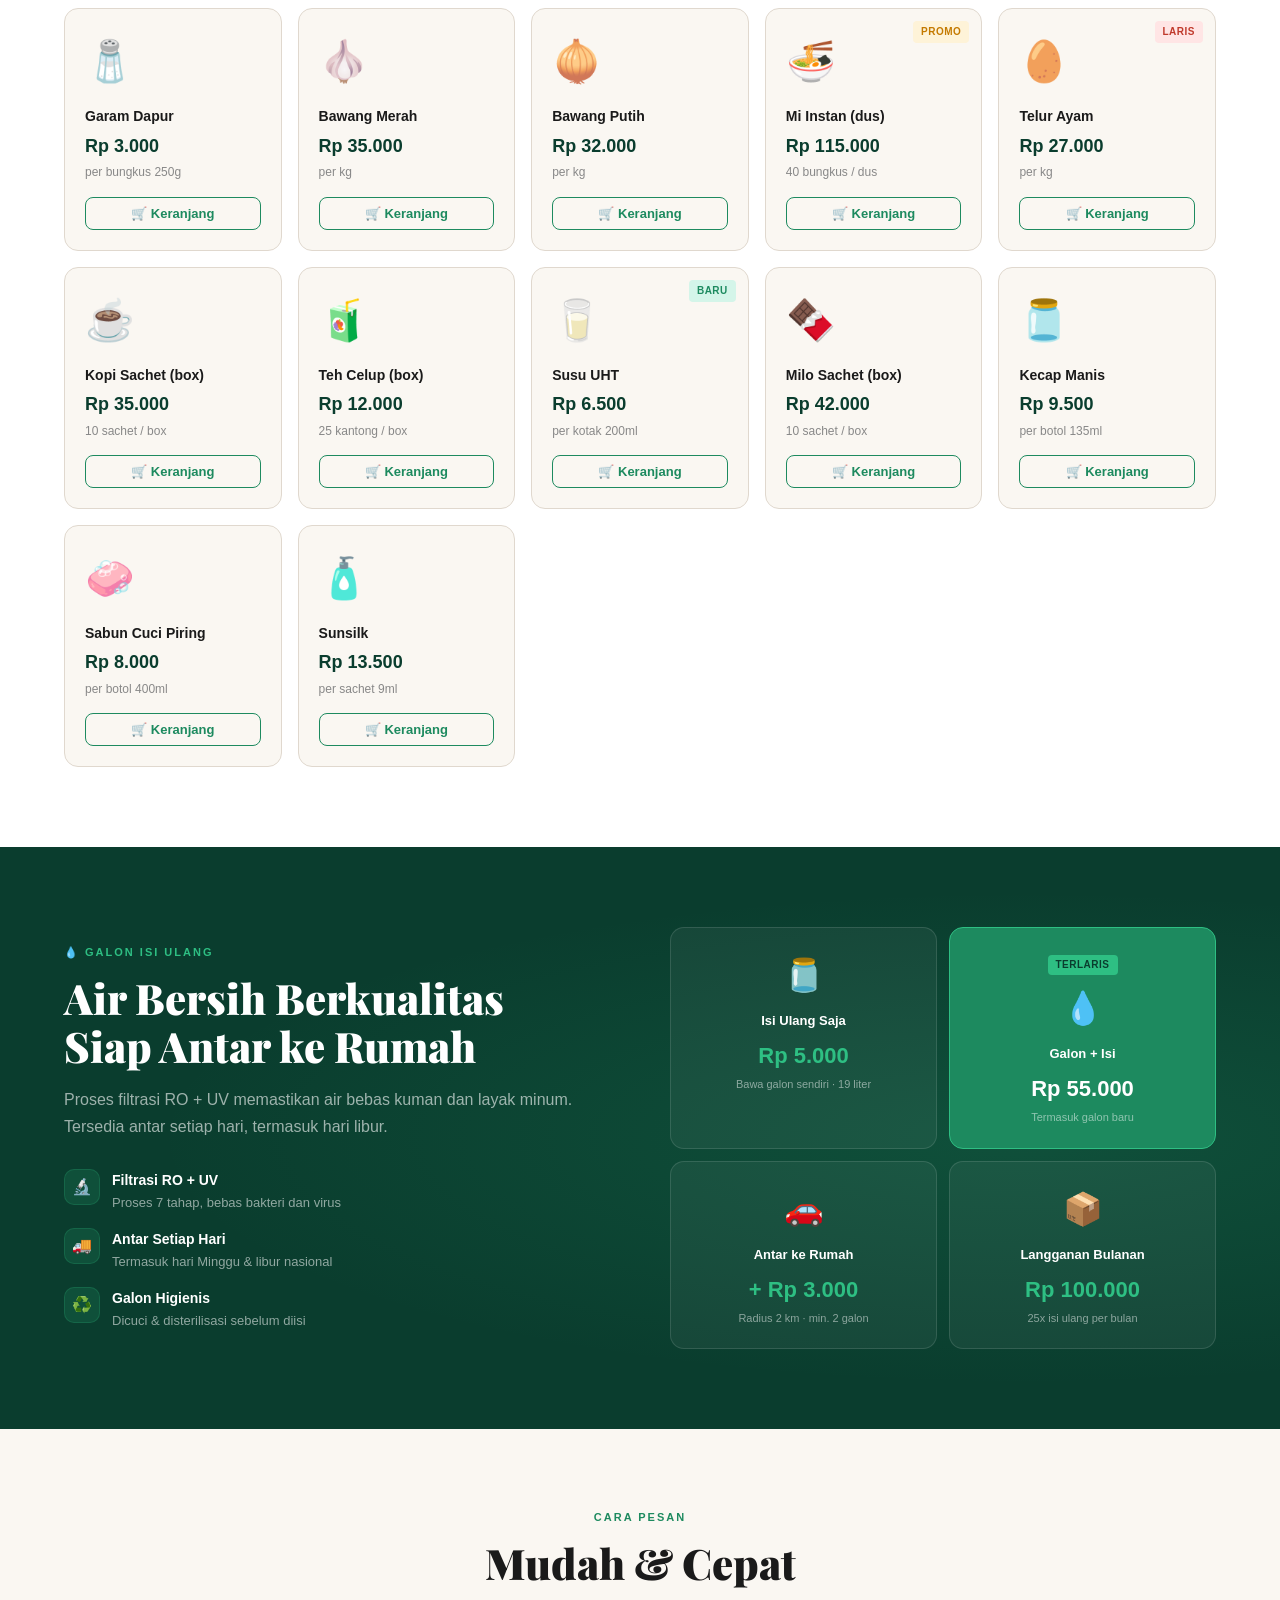
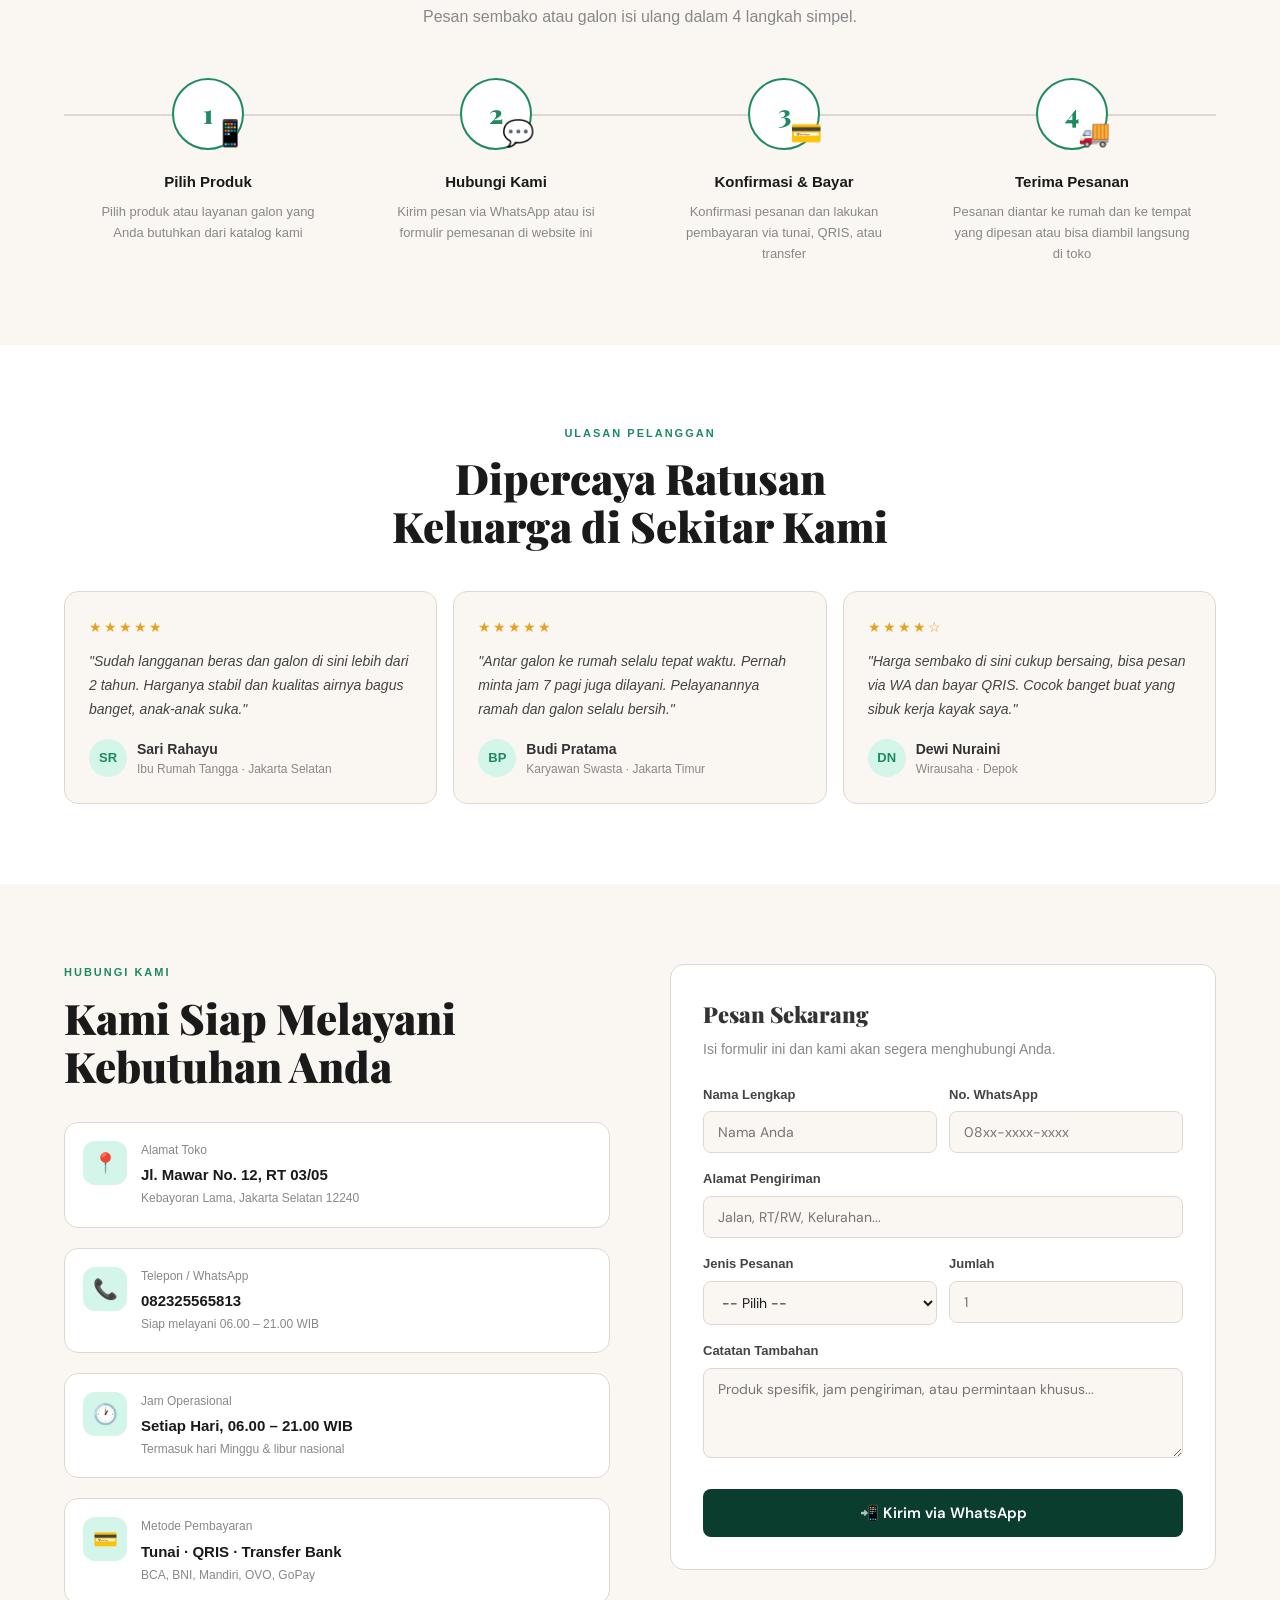
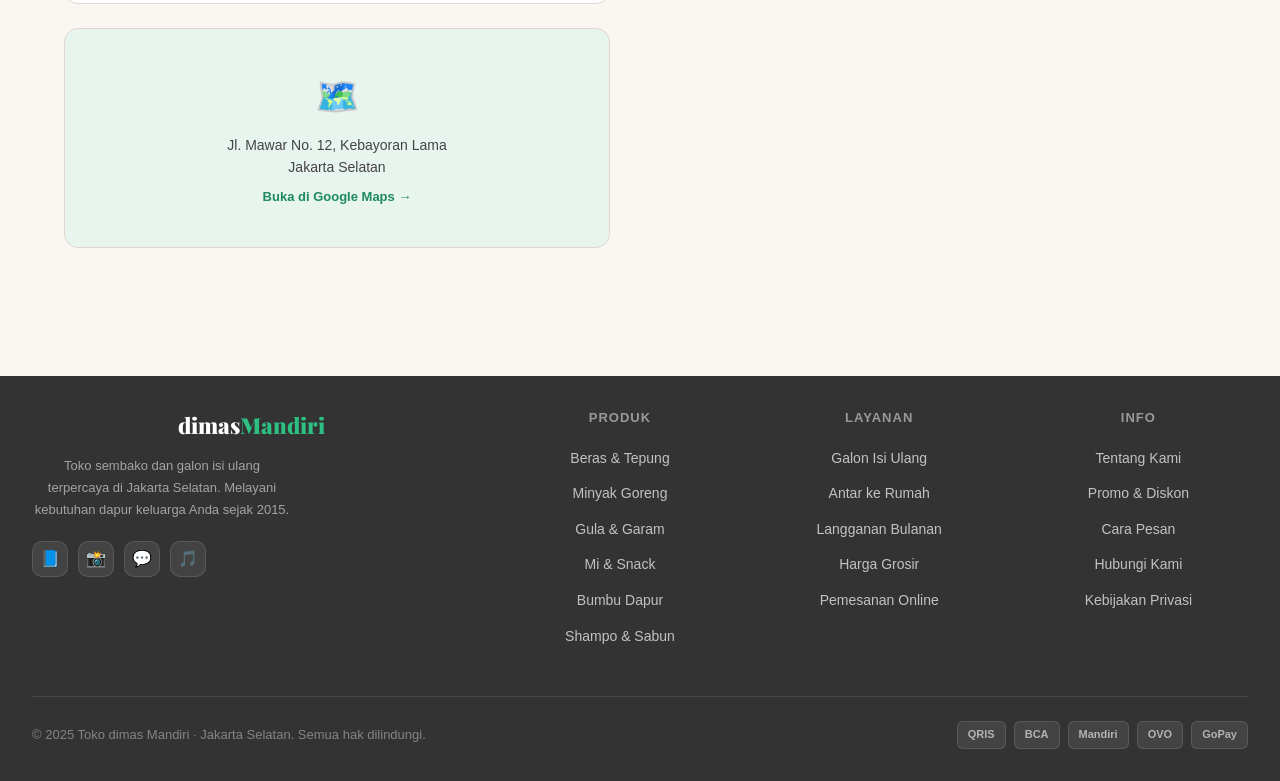
==== commit f23069dc: "update fix" ====
--- a/index.html
+++ b/index.html
@@ -328,21 +328,21 @@
         <div class="form-row">
           <div class="form-group">
             <label>Nama Lengkap</label>
-            <input type="text" placeholder="Nama Anda">
+            <input type="text" id="cust-name" placeholder="Nama Anda">
           </div>
           <div class="form-group">
             <label>No. WhatsApp</label>
-            <input type="tel" placeholder="08xx-xxxx-xxxx">
+            <input type="tel" id="cust-phone" placeholder="08xx-xxxx-xxxx">
           </div>
         </div>
         <div class="form-group">
           <label>Alamat Pengiriman</label>
-          <input type="text" placeholder="Jalan, RT/RW, Kelurahan...">
+          <input type="text" id="cust-address" placeholder="Jalan, RT/RW, Kelurahan...">
         </div>
         <div class="form-row">
           <div class="form-group">
             <label>Jenis Pesanan</label>
-            <select>
+            <select id="cust-ordertype">
               <option>-- Pilih --</option>
               <option>Sembako (Ambil di Toko)</option>
               <option>Sembako (Antar ke Rumah)</option>
@@ -353,12 +353,12 @@
           </div>
           <div class="form-group">
             <label>Jumlah</label>
-            <input type="number" min="1" placeholder="1">
+            <input type="number" id="cust-qty" min="1" placeholder="1">
           </div>
         </div>
         <div class="form-group">
           <label>Catatan Tambahan</label>
-          <textarea placeholder="Produk spesifik, jam pengiriman, atau permintaan khusus..."></textarea>
+          <textarea id="cust-notes" placeholder="Produk spesifik, jam pengiriman, atau permintaan khusus..."></textarea>
         </div>
         <button class="btn-submit" onclick="submitOrder()">📲 Kirim via WhatsApp</button>
       </div>
@@ -433,4 +433,4 @@
 <script src="cart.js"></script>
 <script src="index.js"></script>
 </body>
-</html>
+</html>
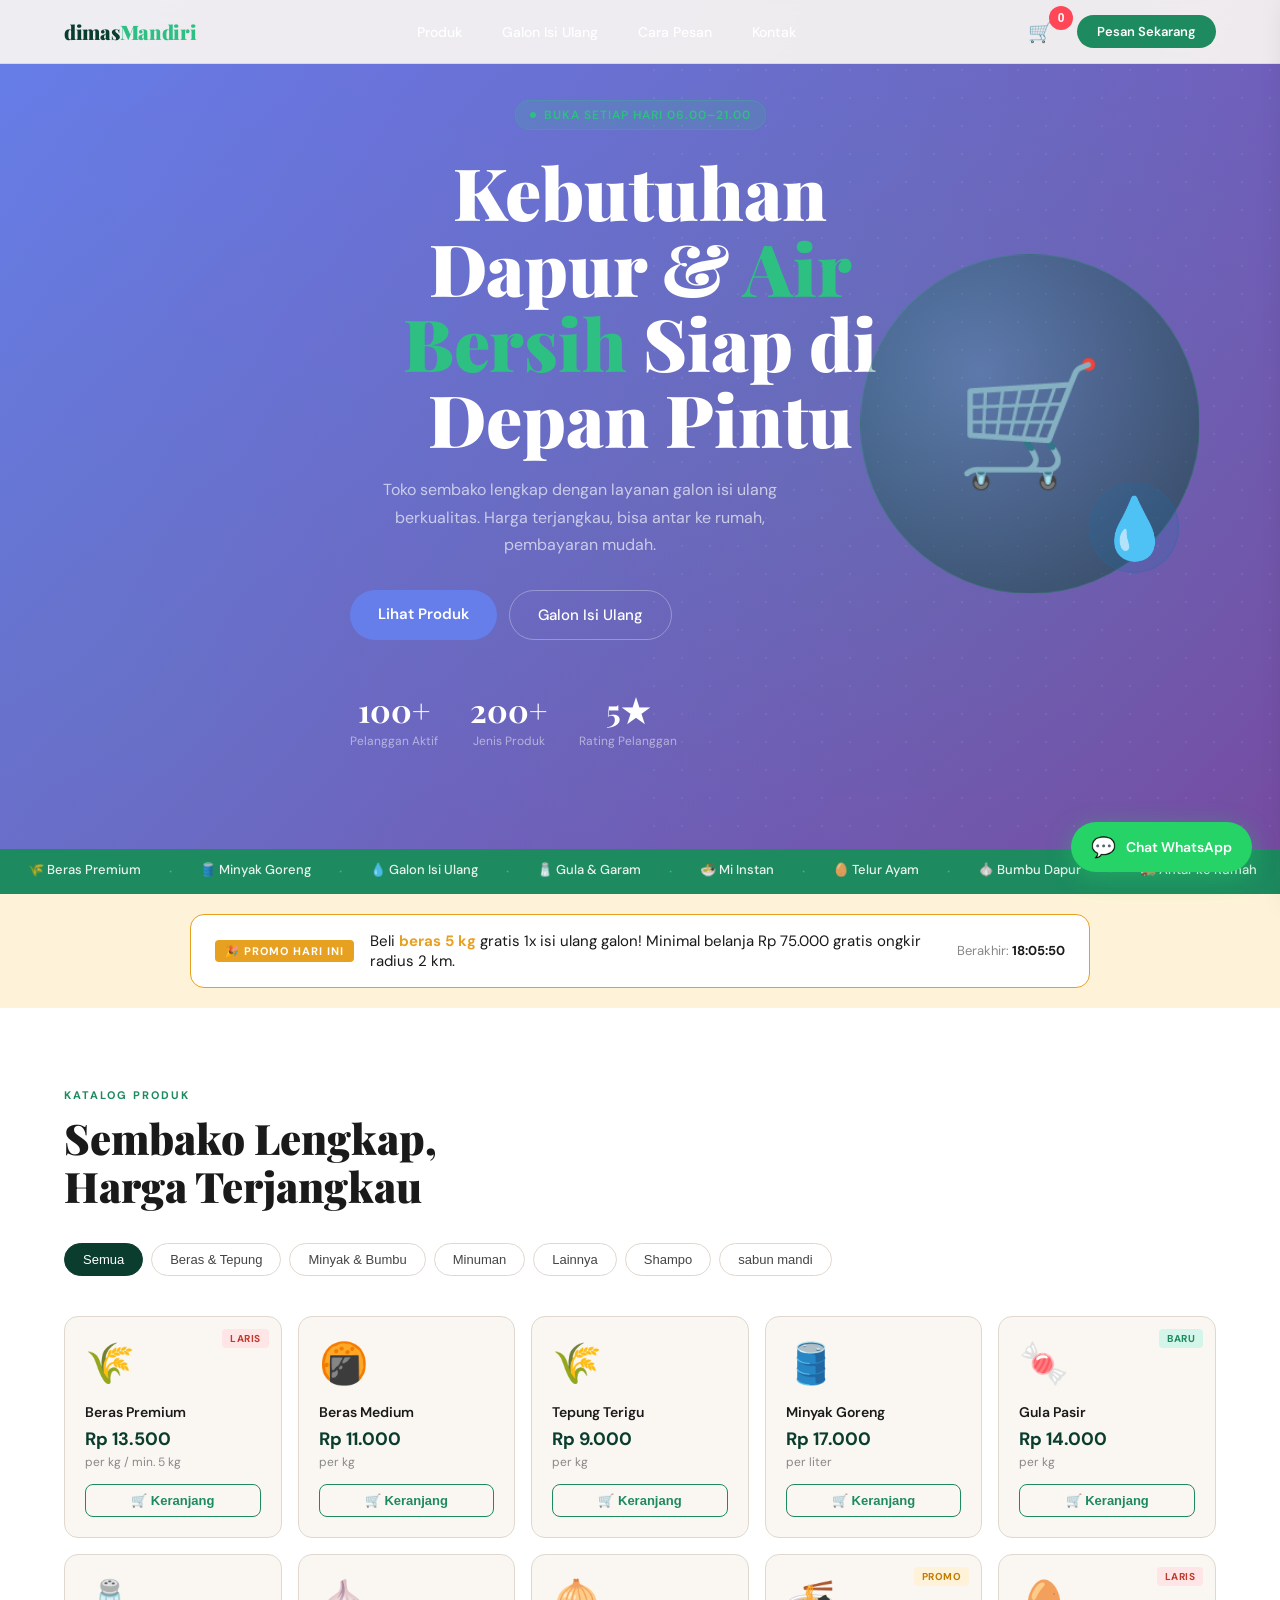
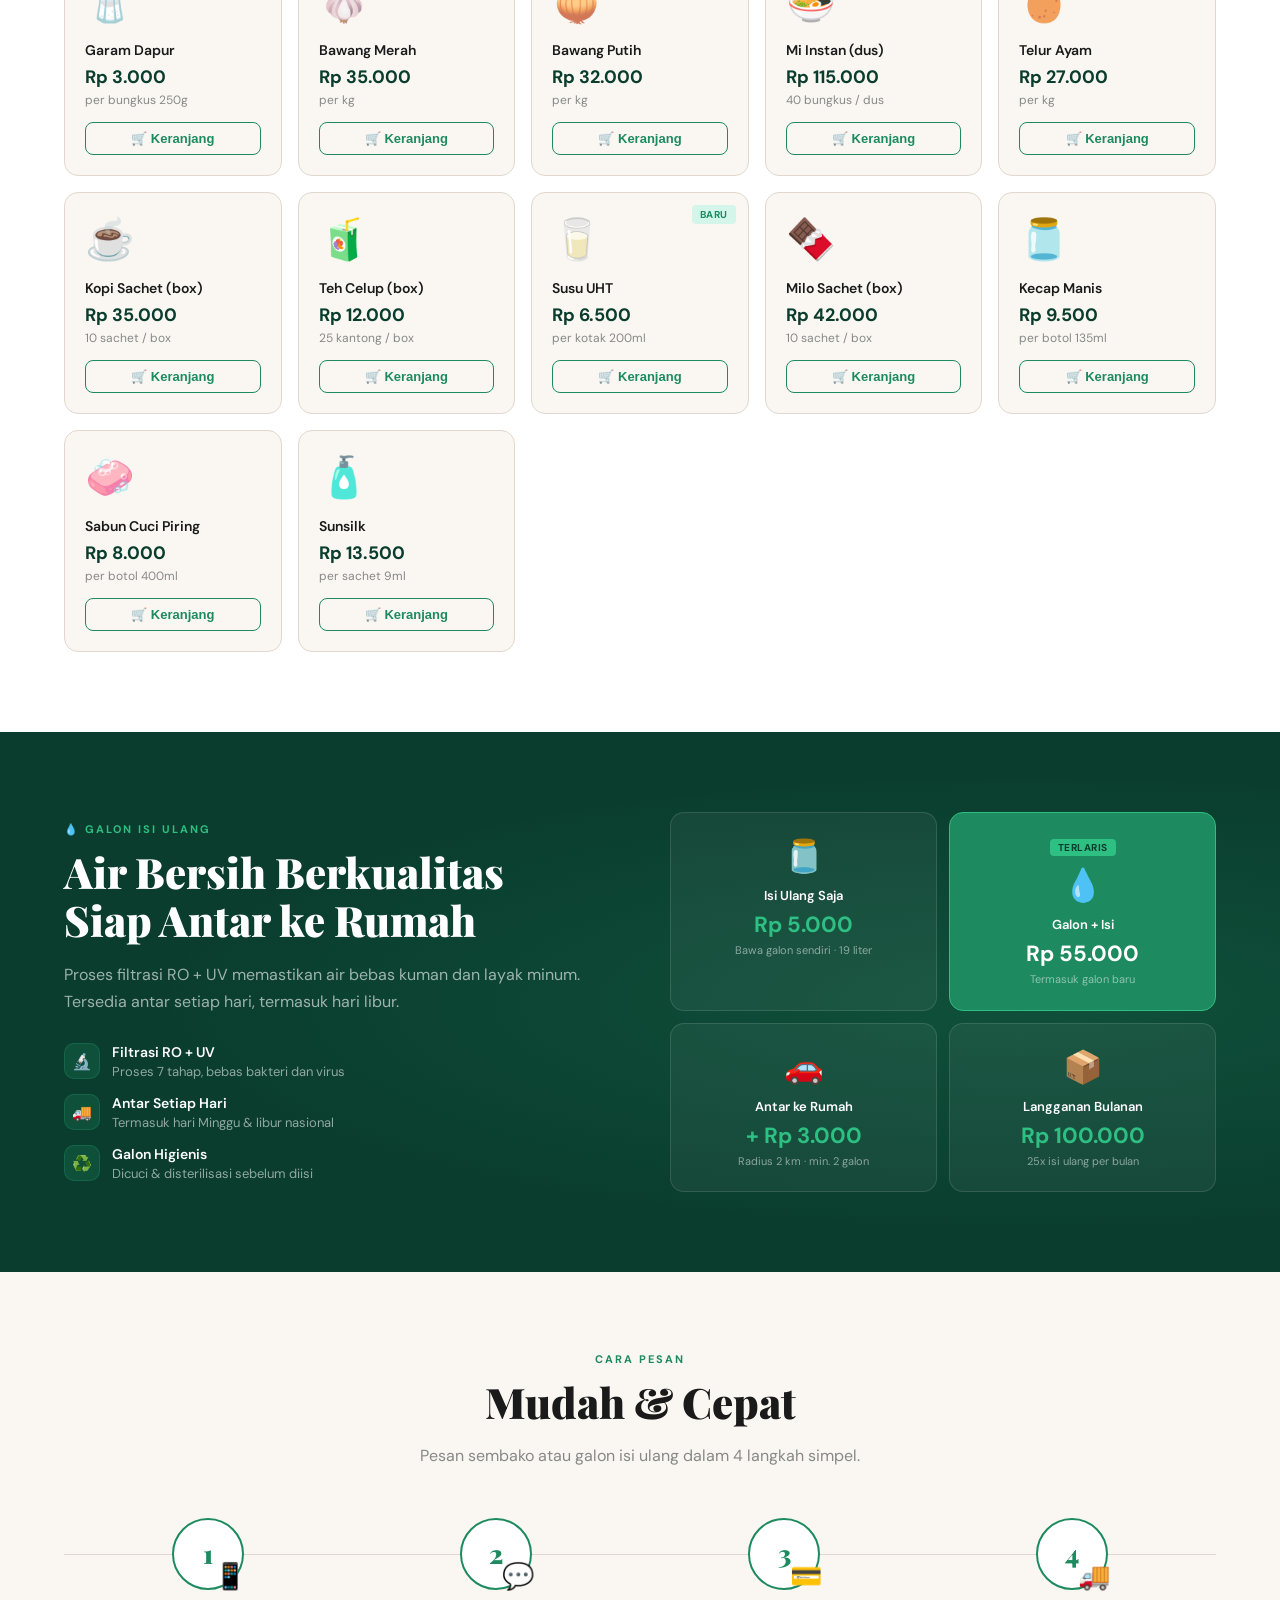
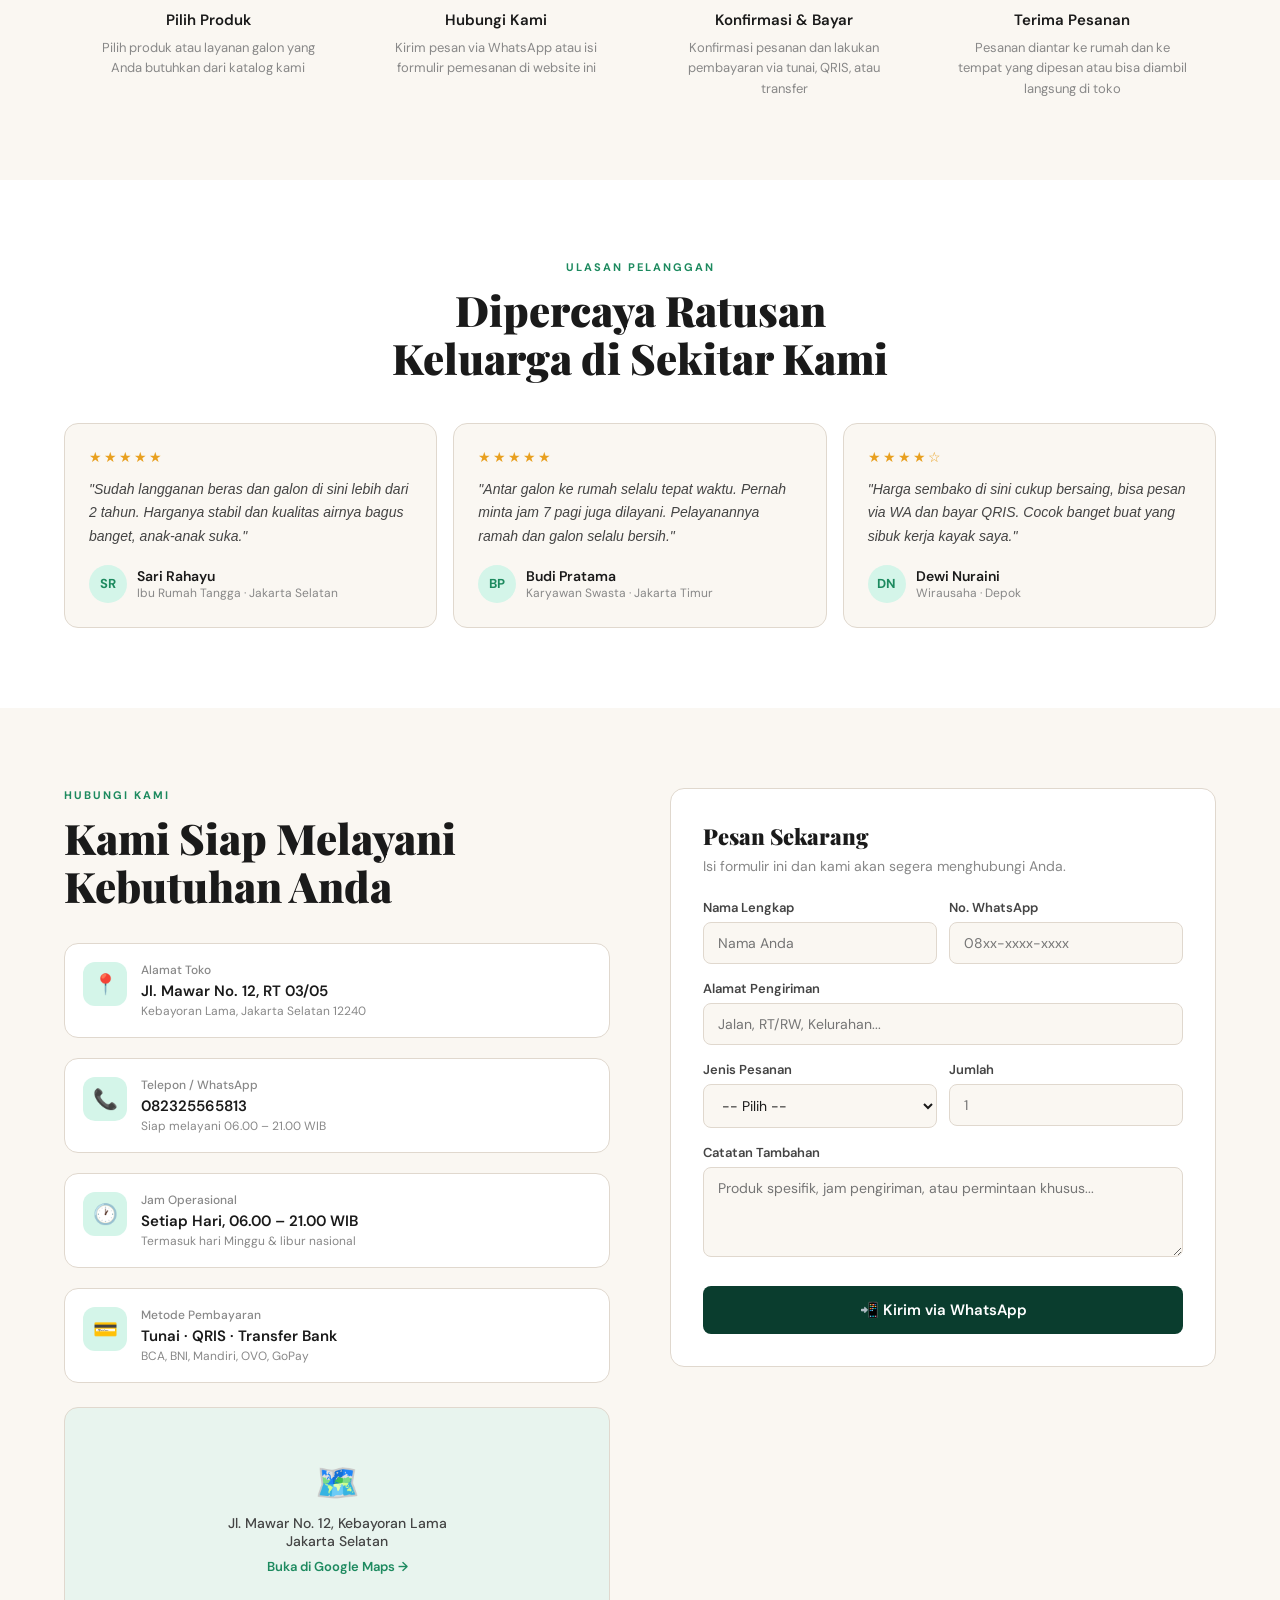
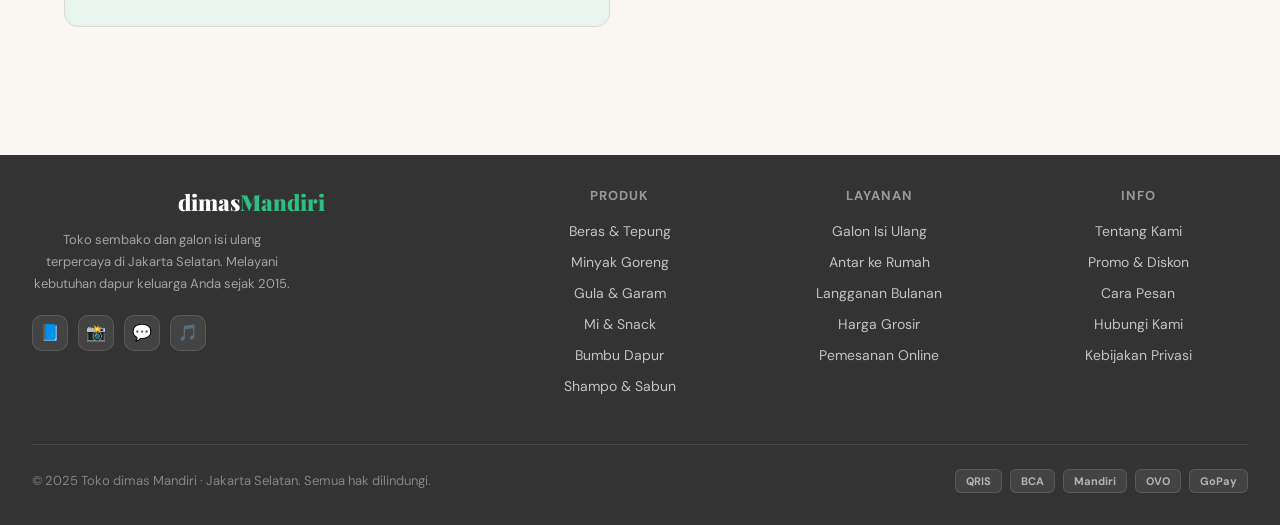
==== commit e55e4053: "update fix" ====
--- a/index.html
+++ b/index.html
@@ -3,6 +3,16 @@
 <head>
 <meta charset="UTF-8">
 <meta name="viewport" content="width=device-width, initial-scale=1.0">
+<meta name="description" content="Toko sembako & galon isi ulang Jakarta Selatan. Antar ke rumah, harga terjangkau, pembayaran mudah. Buka setiap hari 06.00-21.00.">
+<meta property="og:title" content="Toko dimas Mandiri – Sembako & Galon Isi Ulang">
+<meta property="og:description" content="Toko sembako lengkap dengan layanan galon isi ulang berkualitas. Harga terjangkau, antar ke rumah.">
+<meta property="og:image" content="[data-uri]">
+<meta property="og:url" content="https://dimasmantiri.vercel.app">
+<meta property="og:type" content="website">
+<meta name="twitter:card" content="summary_large_image">
+<meta name="twitter:title" content="Toko dimas Mandiri">
+<meta name="twitter:description" content="Sembako & Galon Isi Ulang Jakarta Selatan">
+<link rel="icon" type="image/svg+xml" href="[data-uri]" sizes="32x32">
 <title>Toko dimas Mandiri – Sembako & Galon Isi Ulang</title>
 <link href="https://fonts.googleapis.com/css2?family=Playfair+Display:wght@700;900&family=DM+Sans:wght@300;400;500;600&display=swap" rel="stylesheet">
 <link rel="stylesheet" href="style.css">
@@ -432,5 +442,23 @@
 
 <script src="cart.js"></script>
 <script src="index.js"></script>
+<script>
+// Simple 404 handler & canonical
+if (window.location.pathname !== '/' && window.location.pathname !== '/index.html') {
+  document.title = 'Halaman Tidak Ditemukan - Toko dimas Mandiri';
+  document.body.innerHTML = `
+    <div style="min-height:100vh; display:flex; align-items:center; justify-content:center; flex-direction:column; text-align:center; padding:2rem; background:var(--cream); color:var(--text);">
+      <h1 style="font-size:clamp(40px,10vw,80px); margin:0;">404</h1>
+      <p style="font-size:1.5rem; margin:1rem 0 2rem;">Halaman tidak ditemukan</p>
+      <a href="/" style="background:var(--green); color:white; padding:1rem 2rem; border-radius:30px; text-decoration:none; font-weight:600; transition:all 0.2s;">Kembali ke Beranda</a>
+    </div>
+  `;
+}
+// Canonical link for SEO
+const link = document.createElement('link');
+link.rel = 'canonical';
+link.href = window.location.origin + '/';
+document.head.appendChild(link);
+</script>
 </body>
 </html>
--- a/style.css
+++ b/style.css
@@ -106,8 +106,8 @@
 .stat-label { font-size: 12px; color: rgba(255,255,255,0.5); margin-top: 2px; }
 
 /* MARQUEE */
-.marquee-wrap { background: var(--green); padding: 12px 0; overflow: hidden; }
-.marquee-track { display: flex; gap: 0; white-space: nowrap; animation: marquee 22s linear infinite; }
+.marquee-wrap { background: var(--green); padding: 12px 0; overflow: hidden; } .marquee-wrap:hover .marquee-track { animation-play-state: paused; }
+.marquee-track { display: flex; gap: 0; white-space: nowrap; animation: marquee 15s linear infinite; }
 .marquee-item { font-size: 13px; color: white; font-weight: 500; padding: 0 28px; opacity: 0.9; }
 .marquee-dot { color: var(--green-light); }
 @keyframes marquee { from { transform: translateX(0); } to { transform: translateX(-50%); } }
@@ -300,23 +300,18 @@
 .nav-logo { font-size: 18px; }
 }
 
-/* ANIMATIONS */
-.fade-up { opacity: 0; transform: translateY(24px); transition: opacity 0.55s, transform 0.55s; }
-.fade-up.visible { opacity: 1; transform: translateY(0); }
-* {
-    margin: 0;
-    padding: 0;
-    box-sizing: border-box;
-}
-
-body {
-    font-family: 'Segoe UI', Tahoma, Geneva, Verdana, sans-serif;
-    line-height: 1.6;
-    color: #333;
-    scroll-behavior: smooth;
-}
+
 
 /* Animasi Global */
+.fade-up {
+  opacity: 0;
+  transform: translateY(30px);
+  transition: all 0.8s cubic-bezier(0.25, 0.46, 0.45, 0.94);
+}
+.fade-up.visible {
+  opacity: 1;
+  transform: translateY(0);
+}
 @keyframes fadeIn {
     from {
         opacity: 0;
@@ -964,32 +959,55 @@
     transform: translateY(-2px);
 }
 
-/* Shopping Cart Sidebar */
+/* Shopping Cart Sidebar - Smooth Animation */
 .cart-sidebar {
     position: fixed;
-    right: -400px;
+    right: -420px;
     top: 0;
     width: 400px;
+    max-width: 100%;
     height: 100vh;
     background: white;
-    box-shadow: -5px 0 25px rgba(0,0,0,0.2);
-    transition: right 0.4s cubic-bezier(0.4, 0, 0.2, 1);
+    box-shadow: -8px 0 30px rgba(0,0,0,0.15);
+    transition: right 0.4s cubic-bezier(0.25, 0.46, 0.45, 0.94), transform 0.4s ease;
     z-index: 1001;
     overflow-y: auto;
-    animation: slideInRight 0.4s ease-out;
+    will-change: transform;
+}
+.cart-sidebar.active {
+    transform: scale(1);
 }
 
 @keyframes slideInRight {
     from {
-        right: -400px;
+        right: -420px;
+        opacity: 0.6;
     }
     to {
         right: 0;
+        opacity: 1;
     }
 }
 
 .cart-sidebar.active {
     right: 0;
+}
+
+/* Smooth overlay transition */
+.cart-overlay {
+    position: fixed;
+    left: 0;
+    top: 0;
+    width: 100%;
+    height: 100%;
+    background: rgba(0,0,0,0);
+    z-index: 1000;
+    transition: background 0.3s ease;
+    pointer-events: none;
+}
+.cart-overlay.active {
+    background: rgba(0,0,0,0.5);
+    pointer-events: auto;
 }
 
 .cart-content {
